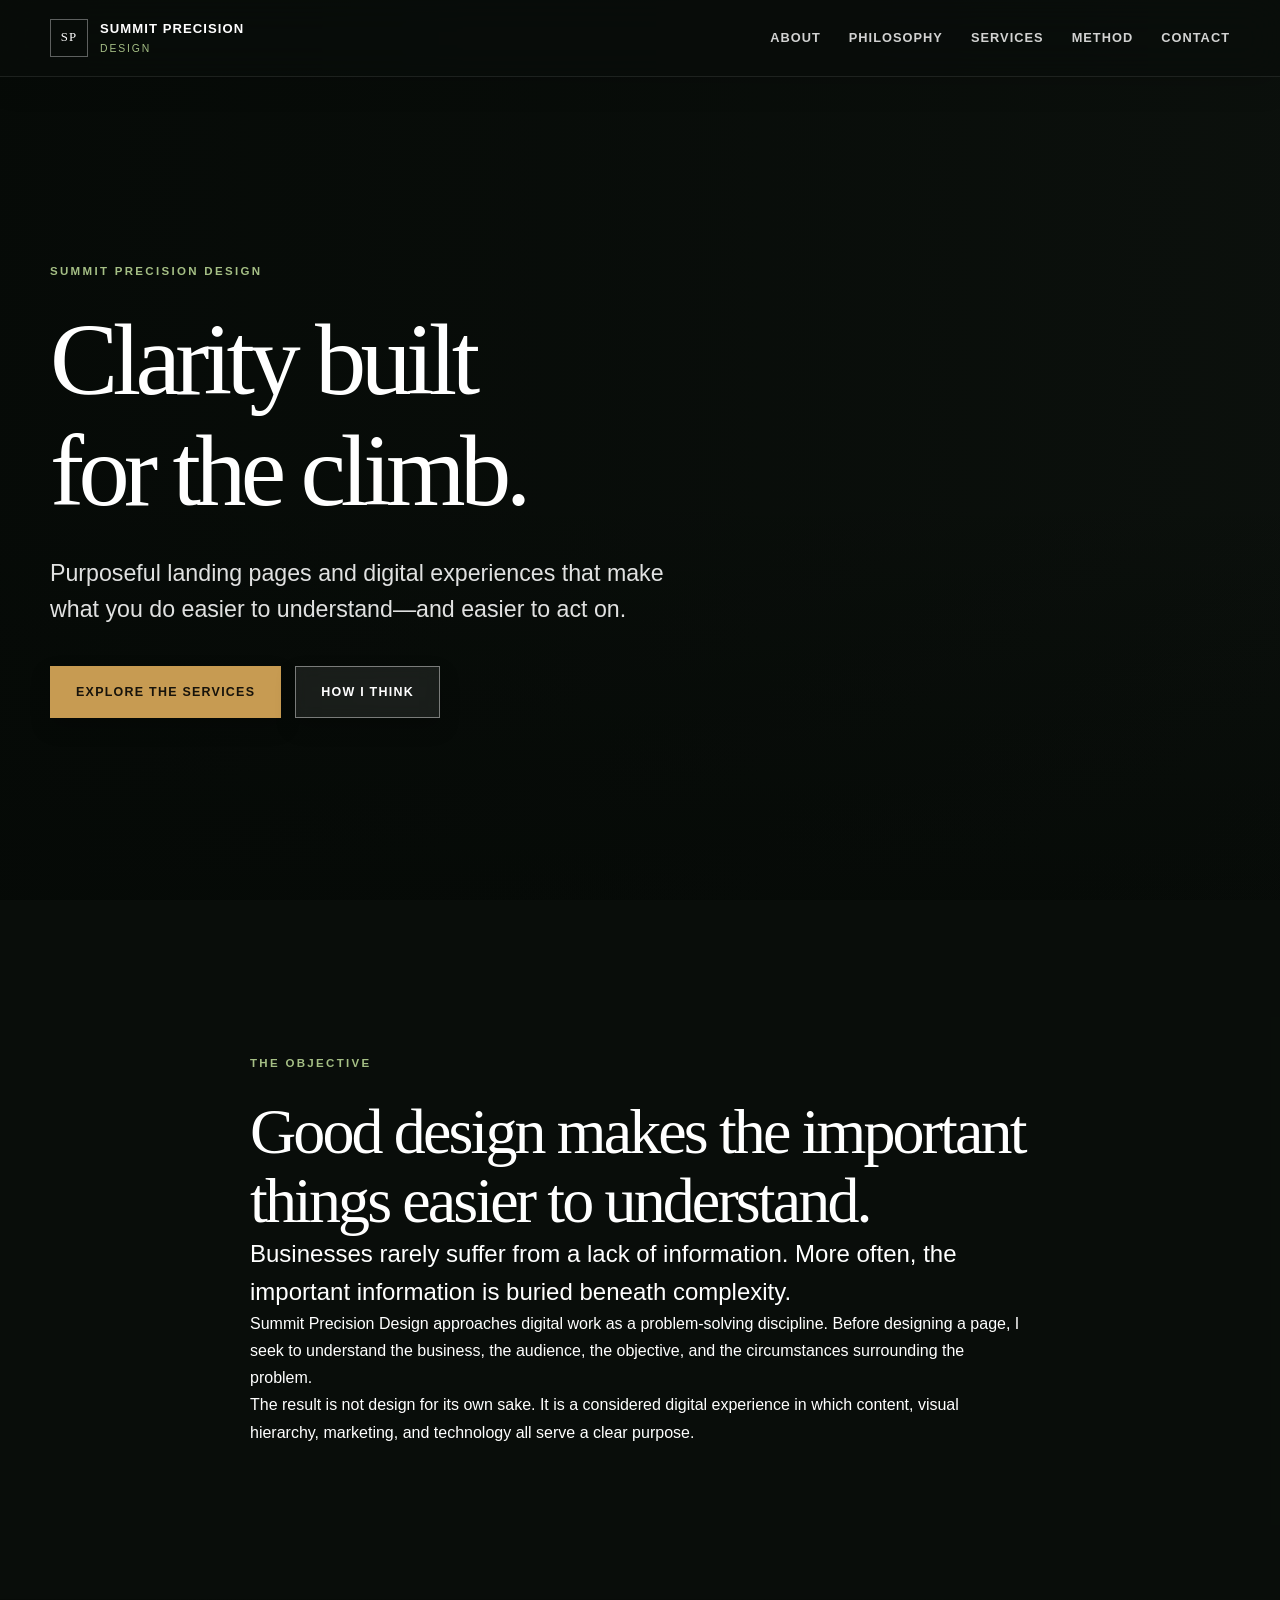
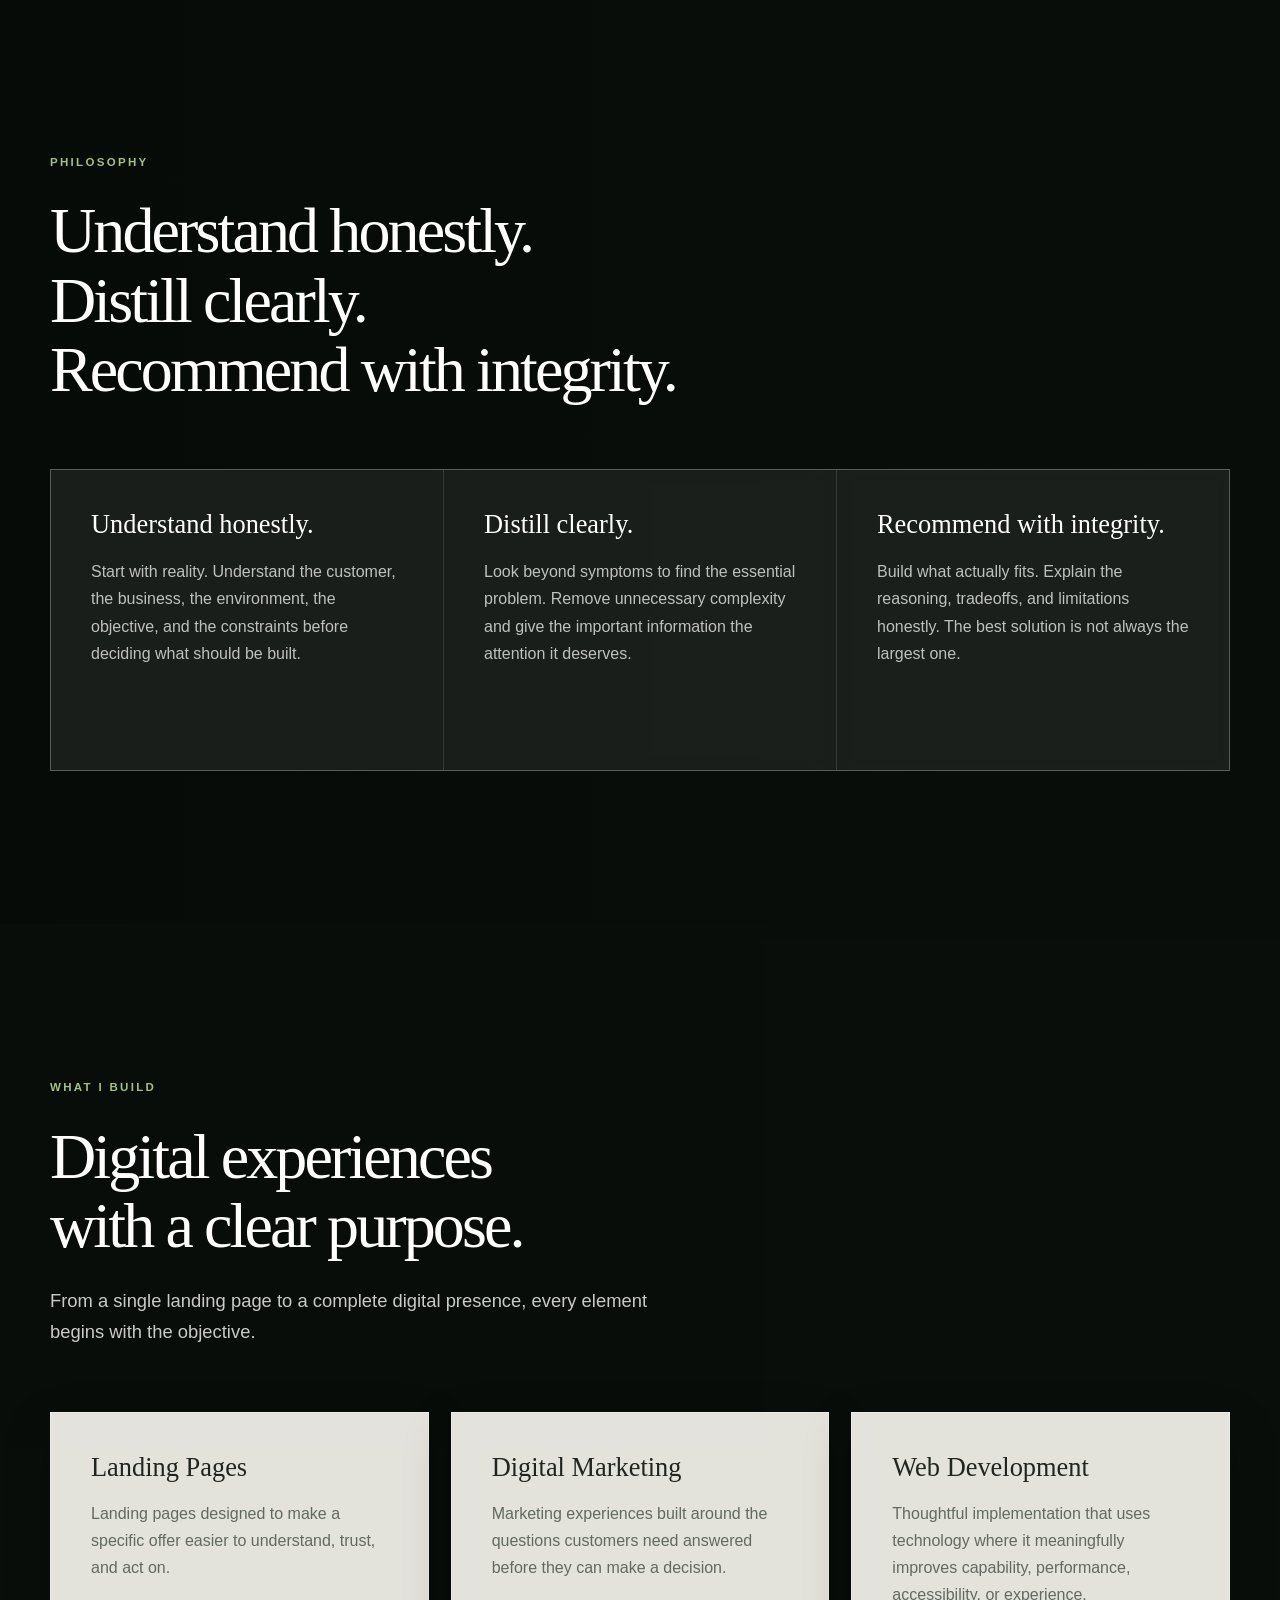
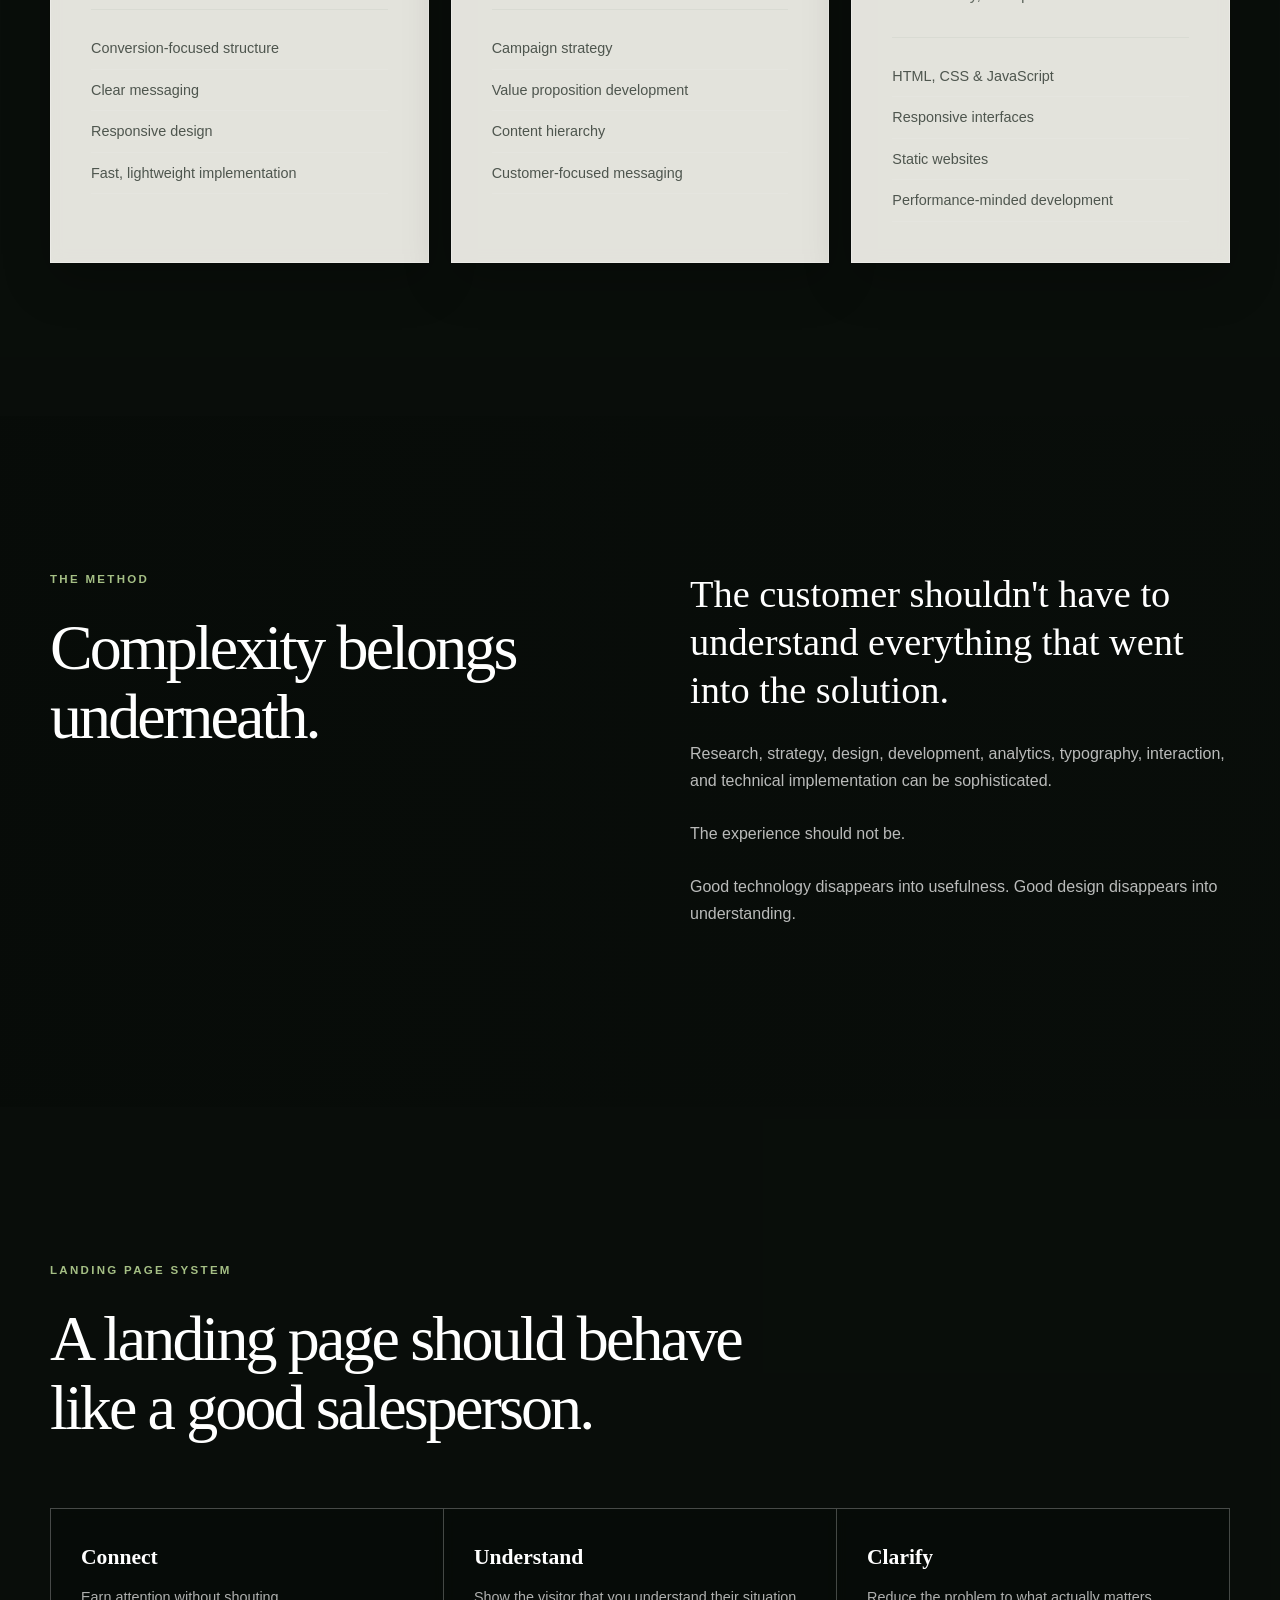
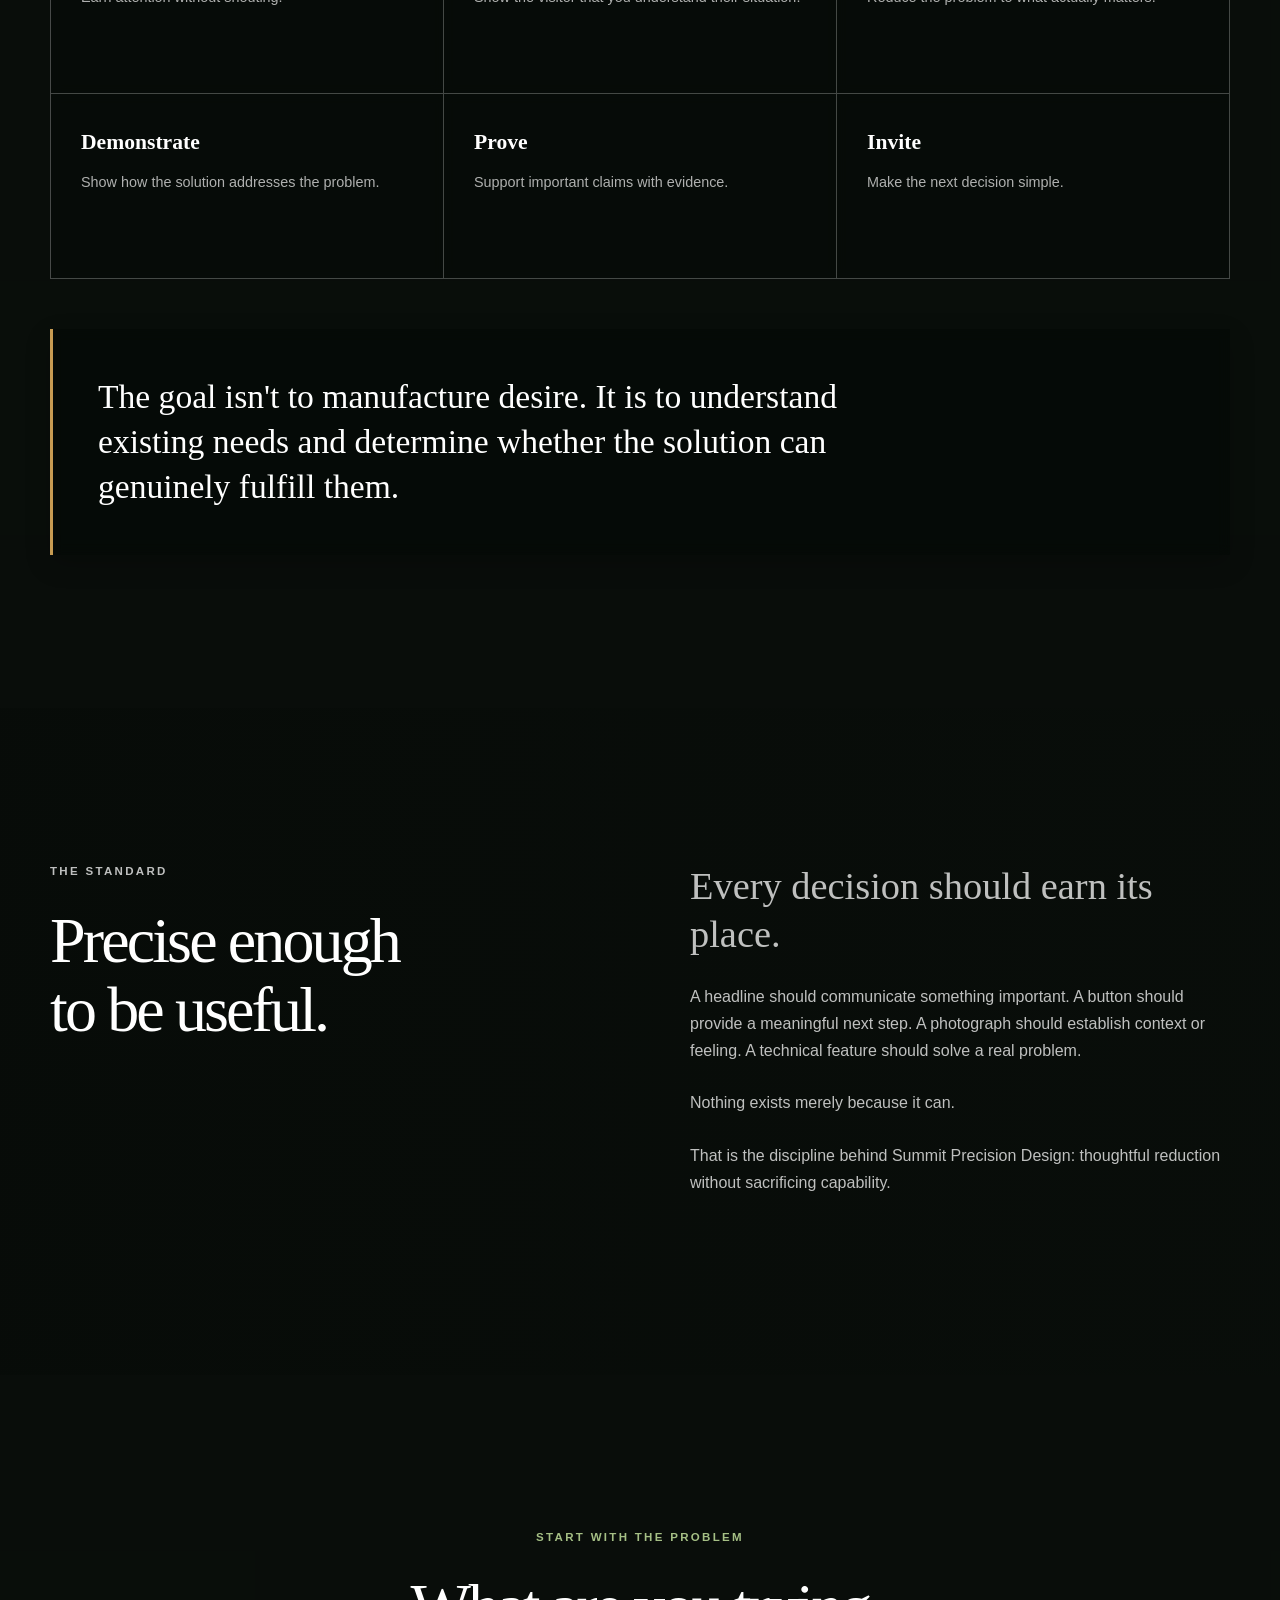
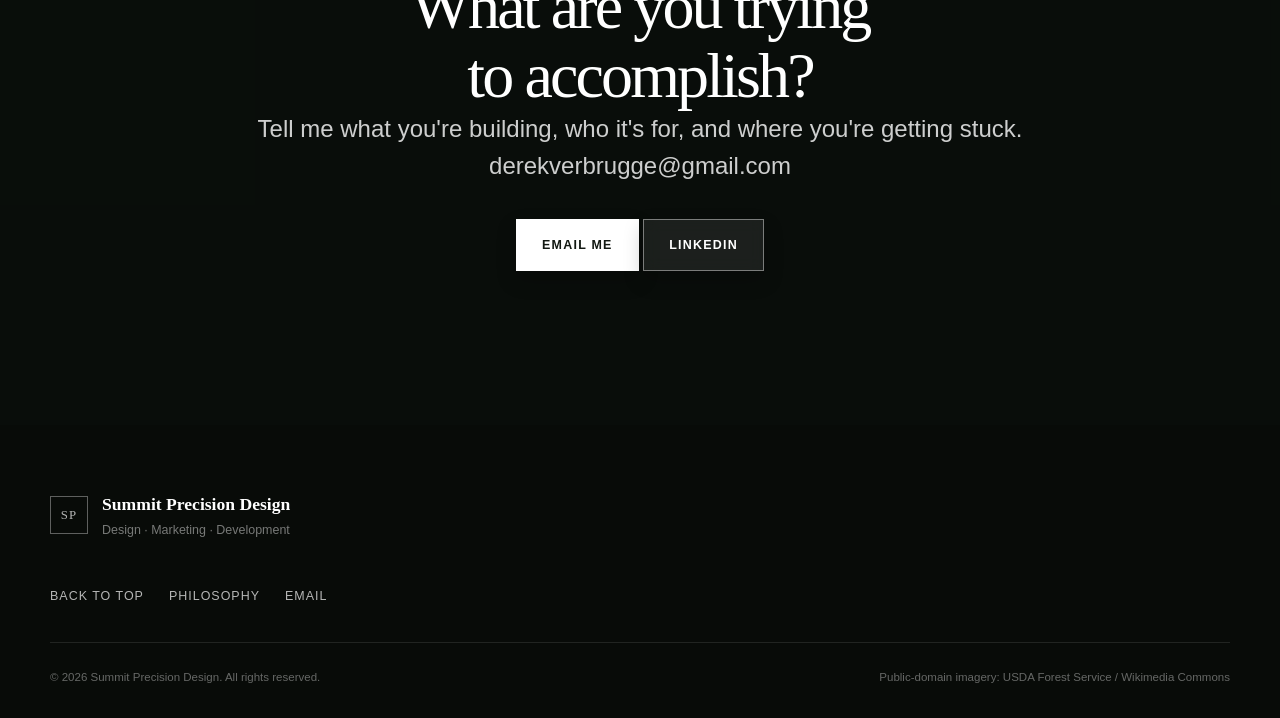
==== index.html @ a9c02aee "Update index.html" ====
<!DOCTYPE html>
<html lang="en">

<head>

  <meta charset="UTF-8">

  <meta
    name="viewport"
    content="width=device-width, initial-scale=1.0"
  >

  <meta
    name="description"
    content="Summit Precision Design creates clear, purposeful landing pages and digital experiences through thoughtful design, marketing, and technology."
  >

  <title>Summit Precision Design</title>

  <link rel="stylesheet" href="styles.css">

</head>


<body>

  <!-- HEADER -->
  <div id="site-header"></div>


  <main>

    <!-- =====================================================
         HERO
    ====================================================== -->

    <section
      id="home"
      class="hero"
    >

      <div class="hero-overlay"></div>

      <div class="hero-content">

        <p class="eyebrow">
          SUMMIT PRECISION DESIGN
        </p>

        <h1>
          Clarity built<br>
          for the climb.
        </h1>

        <p class="hero-copy">
          Purposeful landing pages and digital experiences
          that make what you do easier to understand—and easier to act on.
        </p>

        <div class="hero-actions">

          <a
            class="button button-primary"
            href="#services"
          >
            Explore the services
          </a>

          <a
            class="button button-secondary"
            href="#philosophy"
          >
            How I think
          </a>

        </div>

      </div>

    </section>


    <!-- =====================================================
         ABOUT
    ====================================================== -->

    <section
      id="about"
      class="section image-section image-about"
    >

      <div class="image-overlay"></div>

      <div class="container narrow section-content">

        <p class="eyebrow">
          THE OBJECTIVE
        </p>

        <h2>
          Good design makes the important
          things easier to understand.
        </h2>

        <p class="lead">
          Businesses rarely suffer from a lack of information.
          More often, the important information is buried beneath
          complexity.
        </p>

        <p>
          Summit Precision Design approaches digital work as a
          problem-solving discipline. Before designing a page,
          I seek to understand the business, the audience, the
          objective, and the circumstances surrounding the problem.
        </p>

        <p>
          The result is not design for its own sake. It is a
          considered digital experience in which content, visual
          hierarchy, marketing, and technology all serve a clear
          purpose.
        </p>

      </div>

    </section>


    <!-- =====================================================
         PHILOSOPHY
    ====================================================== -->

    <section
      id="philosophy"
      class="section image-section image-philosophy"
    >

      <div class="image-overlay dark"></div>

      <div class="container section-content">

        <div class="section-heading">

          <p class="eyebrow">
            PHILOSOPHY
          </p>

          <h2>
            Understand honestly.<br>
            Distill clearly.<br>
            Recommend with integrity.
          </h2>

        </div>


        <div class="principles">

          <article class="principle-card">

            <h3>
              Understand honestly.
            </h3>

            <p>
              Start with reality. Understand the customer,
              the business, the environment, the objective,
              and the constraints before deciding what should
              be built.
            </p>

          </article>


          <article class="principle-card">

            <h3>
              Distill clearly.
            </h3>

            <p>
              Look beyond symptoms to find the essential problem.
              Remove unnecessary complexity and give the important
              information the attention it deserves.
            </p>

          </article>


          <article class="principle-card">

            <h3>
              Recommend with integrity.
            </h3>

            <p>
              Build what actually fits. Explain the reasoning,
              tradeoffs, and limitations honestly. The best
              solution is not always the largest one.
            </p>

          </article>

        </div>

      </div>

    </section>


    <!-- =====================================================
         SERVICES
    ====================================================== -->

    <section
      id="services"
      class="section image-section image-services"
    >

      <div class="image-overlay"></div>

      <div class="container section-content">

        <div class="section-heading">

          <p class="eyebrow">
            WHAT I BUILD
          </p>

          <h2>
            Digital experiences<br>
            with a clear purpose.
          </h2>

          <p class="section-intro">
            From a single landing page to a complete digital
            presence, every element begins with the objective.
          </p>

        </div>


        <div class="service-grid">

          <article class="service-card">

            <h3>
              Landing Pages
            </h3>

            <p>
              Landing pages designed to make a specific offer easier
              to understand, trust, and act on.
            </p>

            <ul>
              <li>Conversion-focused structure</li>
              <li>Clear messaging</li>
              <li>Responsive design</li>
              <li>Fast, lightweight implementation</li>
            </ul>

          </article>


          <article class="service-card">

            <h3>
              Digital Marketing
            </h3>

            <p>
              Marketing experiences built around the questions customers
              need answered before they can make a decision.
            </p>

            <ul>
              <li>Campaign strategy</li>
              <li>Value proposition development</li>
              <li>Content hierarchy</li>
              <li>Customer-focused messaging</li>
            </ul>

          </article>


          <article class="service-card">

            <h3>
              Web Development
            </h3>

            <p>
              Thoughtful implementation that uses technology where it
              meaningfully improves capability, performance,
              accessibility, or experience.
            </p>

            <ul>
              <li>HTML, CSS &amp; JavaScript</li>
              <li>Responsive interfaces</li>
              <li>Static websites</li>
              <li>Performance-minded development</li>
            </ul>

          </article>

        </div>

      </div>

    </section>


    <!-- =====================================================
         METHOD
    ====================================================== -->

    <section
      id="method"
      class="section image-section image-method"
    >

      <div class="image-overlay dark"></div>

      <div class="container section-content">

        <div class="method-layout">

          <div>

            <p class="eyebrow">
              THE METHOD
            </p>

            <h2>
              Complexity belongs<br>
              underneath.
            </h2>

          </div>


          <div class="method-copy">

            <p class="large-copy">
              The customer shouldn't have to understand
              everything that went into the solution.
            </p>

            <p>
              Research, strategy, design, development,
              analytics, typography, interaction, and
              technical implementation can be sophisticated.
            </p>

            <p>
              The experience should not be.
            </p>

            <p>
              Good technology disappears into usefulness.
              Good design disappears into understanding.
            </p>

          </div>

        </div>

      </div>

    </section>


    <!-- =====================================================
         LANDING PAGE SYSTEM
    ====================================================== -->

    <section
      id="landing-pages"
      class="section image-section image-landing"
    >

      <div class="image-overlay"></div>

      <div class="container section-content">

        <div class="section-heading">

          <p class="eyebrow">
            LANDING PAGE SYSTEM
          </p>

          <h2>
            A landing page should behave<br>
            like a good salesperson.
          </h2>

        </div>


        <div class="journey">

          <div class="journey-step">

            <strong>
              Connect
            </strong>

            <p>
              Earn attention without shouting.
            </p>

          </div>


          <div class="journey-step">

            <strong>
              Understand
            </strong>

            <p>
              Show the visitor that you understand
              their situation.
            </p>

          </div>


          <div class="journey-step">

            <strong>
              Clarify
            </strong>

            <p>
              Reduce the problem to what actually matters.
            </p>

          </div>


          <div class="journey-step">

            <strong>
              Demonstrate
            </strong>

            <p>
              Show how the solution addresses the problem.
            </p>

          </div>


          <div class="journey-step">

            <strong>
              Prove
            </strong>

            <p>
              Support important claims with evidence.
            </p>

          </div>


          <div class="journey-step">

            <strong>
              Invite
            </strong>

            <p>
              Make the next decision simple.
            </p>

          </div>

        </div>


        <div class="callout">

          <p>
            The goal isn't to manufacture desire.
            It is to understand existing needs and determine
            whether the solution can genuinely fulfill them.
          </p>

        </div>

      </div>

    </section>


    <!-- =====================================================
         STANDARD
    ====================================================== -->

    <section
      id="approach"
      class="section image-section image-standard"
    >

      <div class="image-overlay dark"></div>

      <div class="container section-content two-column">

        <div>

          <p class="eyebrow">
            THE STANDARD
          </p>

          <h2>
            Precise enough<br>
            to be useful.
          </h2>

        </div>


        <div>

          <p class="large-copy">
            Every decision should earn its place.
          </p>

          <p>
            A headline should communicate something important.
            A button should provide a meaningful next step.
            A photograph should establish context or feeling.
            A technical feature should solve a real problem.
          </p>

          <p>
            Nothing exists merely because it can.
          </p>

          <p>
            That is the discipline behind Summit Precision Design:
            thoughtful reduction without sacrificing capability.
          </p>

        </div>

      </div>

    </section>


    <!-- =====================================================
         CONTACT
    ====================================================== -->

    <section
      id="contact"
      class="section image-section image-contact"
    >

      <div class="image-overlay"></div>

      <div class="container narrow center section-content">

        <p class="eyebrow">
          START WITH THE PROBLEM
        </p>

        <h2>
          What are you trying<br>
          to accomplish?
        </h2>

        <p class="lead">
          Tell me what you're building, who it's for,
          and where you're getting stuck.<br>

          <a
            class="contact-email"
            href="mailto:derekverbrugge@gmail.com"
          >
            derekverbrugge@gmail.com
          </a>
        </p>


        <div class="contact-actions">

          <a
            class="button button-light"
            href="mailto:derekverbrugge@gmail.com"
          >
            Email me
          </a>

          <a
            class="button button-secondary"
            href="https://linkedin.com/in/derekverbrugge"
            target="_blank"
            rel="noopener noreferrer"
          >
            LinkedIn
          </a>

        </div>

      </div>

    </section>

  </main>


  <!-- FOOTER -->
  <div id="site-footer"></div>


  <script src="script.js"></script>

</body>

</html>
---- styles.css ----
/* ==========================================================
   RESET
========================================================== */

* {
  box-sizing: border-box;
  margin: 0;
  padding: 0;
}

html {
  scroll-behavior: smooth;
  scroll-padding-top: 82px;
}

body {
  min-height: 100vh;

  background: #0d120e;

  color: #20251f;

  font-family:
    -apple-system,
    BlinkMacSystemFont,
    "Segoe UI",
    sans-serif;

  line-height: 1.7;
}

a {
  color: inherit;
  text-decoration: none;
}


/* ==========================================================
   VARIABLES
========================================================== */

:root {

  --forest: #0d120e;
  --forest-light: #1c261d;

  --green: #718b59;
  --green-light: #a5bf85;

  --cream: #f1eee5;
  --paper: #f6f5ef;

  --ink: #20251f;
  --muted: #626a61;

  --gold: #c79b52;

  --white: #ffffff;

  --max-width: 1180px;
  --narrow-width: 780px;

  --shadow:
    0 18px 45px rgba(0, 0, 0, 0.22);

  --shadow-small:
    0 9px 24px rgba(0, 0, 0, 0.2);
}


/* ==========================================================
   TYPOGRAPHY
========================================================== */

h1,
h2,
h3 {

  font-family:
    Georgia,
    "Times New Roman",
    serif;

  font-weight: 400;

  line-height: 1.08;
}

h1 {

  font-size:
    clamp(3.4rem, 8vw, 7.4rem);

  letter-spacing:
    -0.055em;
}

h2 {

  font-size:
    clamp(2.5rem, 5vw, 5rem);

  letter-spacing:
    -0.045em;
}

h3 {
  font-size: 1.65rem;
}

.lead {

  font-size:
    clamp(1.2rem, 2vw, 1.5rem);

  line-height: 1.55;
}

.large-copy {

  font-family:
    Georgia,
    "Times New Roman",
    serif;

  font-size:
    clamp(1.7rem, 3vw, 2.6rem);

  line-height: 1.25;
}


/* ==========================================================
   HEADER
========================================================== */

.site-header {

  position: fixed;

  z-index: 1000;

  top: 0;
  left: 0;

  width: 100%;

  background:
    rgba(9, 13, 10, 0.72);

  backdrop-filter:
    blur(18px);

  -webkit-backdrop-filter:
    blur(18px);

  border-bottom:
    1px solid rgba(255,255,255,0.09);

  box-shadow:
    0 8px 30px rgba(0,0,0,0.14);
}

.nav-container {

  width:
    min(
      calc(100% - 40px),
      var(--max-width)
    );

  min-height: 76px;

  margin: 0 auto;

  display: flex;

  align-items: center;

  justify-content: space-between;
}


/* BRAND */

.brand {

  display: flex;

  align-items: center;

  gap: 12px;

  color: white;

  transition:
    transform 180ms ease,
    opacity 180ms ease;
}

.brand:hover {

  transform:
    translateY(-1px);

  opacity: 0.9;
}

.brand-mark {

  width: 38px;
  height: 38px;

  display: grid;

  place-items: center;

  border:
    1px solid rgba(255,255,255,0.35);

  font-family:
    Georgia,
    serif;

  font-size: 0.8rem;

  letter-spacing: 0.08em;
}

.brand-name {

  display: flex;

  flex-direction: column;

  font-size: 0.82rem;

  font-weight: 700;

  letter-spacing: 0.08em;

  text-transform: uppercase;
}

.brand-name small {

  color:
    var(--green-light);

  font-size: 0.65rem;

  font-weight: 500;

  letter-spacing: 0.18em;
}


/* NAV */

.primary-navigation {

  display: flex;

  align-items: center;

  gap: 28px;
}

.primary-navigation a {

  position: relative;

  color:
    rgba(255,255,255,0.82);

  font-size: 0.8rem;

  font-weight: 600;

  letter-spacing: 0.08em;

  text-transform: uppercase;

  transition:
    color 180ms ease,
    transform 180ms ease;
}

.primary-navigation a:hover {

  color: white;

  transform:
    translateY(-1px);
}

.primary-navigation a::after {

  content: "";

  position: absolute;

  left: 0;
  bottom: -7px;

  width: 100%;
  height: 1px;

  background:
    var(--green-light);

  transform:
    scaleX(0);

  transform-origin: right;

  transition:
    transform 220ms ease;
}

.primary-navigation a:hover::after {

  transform:
    scaleX(1);

  transform-origin: left;
}


/* MOBILE BUTTON */

.menu-toggle {

  display: none;

  width: 46px;
  height: 46px;

  border:
    1px solid rgba(255,255,255,0.22);

  background:
    rgba(255,255,255,0.04);

  cursor: pointer;

  box-shadow:
    var(--shadow-small);
}

.menu-toggle span {

  display: block;

  width: 20px;
  height: 2px;

  margin: 4px auto;

  background: white;

  transition:
    transform 200ms ease,
    opacity 200ms ease;
}


/* ==========================================================
   HERO
========================================================== */

.hero {

  position: relative;

  min-height: 100svh;

  display: flex;

  align-items: center;

  overflow: hidden;

  background-image:
    url(
      "https://commons.wikimedia.org/wiki/Special:FilePath/WhiteHorseLedge-WhiteMountain-May2021-012%20(51250573997).jpg"
    );

  background-size: cover;

  background-position:
    center center;
}

.hero-overlay {

  position: absolute;

  inset: 0;

  background:
    linear-gradient(
      90deg,
      rgba(5,9,6,0.86) 0%,
      rgba(5,9,6,0.63) 42%,
      rgba(5,9,6,0.20) 100%
    ),

    linear-gradient(
      0deg,
      rgba(5,9,6,0.72) 0%,
      transparent 45%
    );
}

.hero-content {

  position: relative;

  z-index: 2;

  width:
    min(
      calc(100% - 40px),
      var(--max-width)
    );

  margin: 0 auto;

  padding-top: 80px;
}

.hero h1 {

  max-width: 850px;

  color: white;

  margin-bottom: 30px;
}

.hero-copy {

  max-width: 620px;

  color:
    rgba(255,255,255,0.88);

  font-size:
    clamp(1.15rem, 2vw, 1.45rem);

  line-height: 1.55;

  margin-bottom: 38px;
}


/* ==========================================================
   BUTTONS
========================================================== */

.hero-actions {

  display: flex;

  flex-wrap: wrap;

  gap: 14px;
}

.button {

  display: inline-flex;

  align-items: center;

  justify-content: center;

  min-height: 52px;

  padding:
    0 25px;

  border:
    1px solid transparent;

  font-size: 0.78rem;

  font-weight: 700;

  letter-spacing: 0.1em;

  text-transform: uppercase;

  cursor: pointer;

  box-shadow:
    0 9px 20px rgba(0,0,0,0.22);

  transition:
    transform 180ms ease,
    box-shadow 180ms ease,
    background 180ms ease;
}

.button:hover {

  transform:
    translateY(-3px);

  box-shadow:
    0 15px 30px rgba(0,0,0,0.30);
}

.button:active {

  transform:
    translateY(0);

  box-shadow:
    0 5px 12px rgba(0,0,0,0.18);
}

.button-primary {

  background:
    var(--gold);

  color:
    #17130b;
}

.button-primary:hover {
  background: #d5ac68;
}

.button-secondary {

  border-color:
    rgba(255,255,255,0.42);

  background:
    rgba(255,255,255,0.08);

  color: white;

  backdrop-filter:
    blur(8px);
}

.button-secondary:hover {
  background:
    rgba(255,255,255,0.16);
}

.button-light {

  background:
    white;

  color:
    #121812;
}

.button-light:hover {
  background:
    #e7eadf;
}


/* ==========================================================
   GENERAL SECTIONS
========================================================== */

.section {

  position: relative;

  padding:
    clamp(100px, 12vw, 170px)
    0;
}

.container {

  width:
    min(
      calc(100% - 40px),
      var(--max-width)
    );

  margin: 0 auto;
}

.narrow {
  max-width:
    var(--narrow-width);
}


/* ==========================================================
   IMAGE SECTIONS
========================================================== */

.image-section {

  position: relative;

  color: white;

  background-size: cover;

  background-position: center;

  background-attachment: fixed;

  overflow: hidden;
}


/*
   IMPORTANT:
   Each image is intentionally different so the page feels
   like a journey through New Hampshire rather than one
   photograph repeated everywhere.
*/

.image-about {

  background-image:
    url(
      "https://commons.wikimedia.org/wiki/Special:FilePath/20221002-FS-WMNF-KC-001%20Crawford%20Notch%20Rte%20302%20Kristen%20Coates.jpg"
    );

  background-position:
    center center;
}


.image-philosophy {

  background-image:
    url(
      "https://commons.wikimedia.org/wiki/Special:FilePath/20181010-FS-White_Mountain-KG-001%20(44317952725).jpg"
    );
}


.image-services {

  background-image:
    url(
      "https://commons.wikimedia.org/wiki/Special:FilePath/20221010_FS-WMNF-NK-004_CL_Graham_Wangan_Overlook_USDA_Forest_Service_photo_by_Nicolette_Keown%20(52420746048).jpg"
    );
}


.image-method {

  background-image:
    url(
      "https://commons.wikimedia.org/wiki/Special:FilePath/White%20mountain%20landscape.jpg"
    );
}


.image-landing {

  background-image:
    url(
      "https://commons.wikimedia.org/wiki/Special:FilePath/20181010-FS-White%20Mountain-KG-002%20(45451044482).jpg"
    );
}


.image-standard {

  background-image:
    url(
      "https://commons.wikimedia.org/wiki/Special:FilePath/Fall%20Colors%202019%20(20191001-FS-WhiteMountain-001).jpg"
    );
}


.image-contact {

  background-image:
    url(
      "https://commons.wikimedia.org/wiki/Special:FilePath/20191004-FS-HMNF-CRS-256%20-%20Indian%20Lake.jpg"
    );
}


/* OVERLAYS */

.image-overlay {

  position: absolute;

  inset: 0;

  background:
    rgba(7,11,8,0.63);

  pointer-events: none;
}

.image-overlay.dark {

  background:
    linear-gradient(
      90deg,
      rgba(6,10,7,0.84),
      rgba(6,10,7,0.60)
    );
}


/* CONTENT ABOVE IMAGES */

.section-content {

  position: relative;

  z-index: 2;
}


/* ==========================================================
   EYEBROW
========================================================== */

.eyebrow {

  margin-bottom: 24px;

  color:
    var(--green-light);

  font-size: 0.72rem;

  font-weight: 700;

  letter-spacing: 0.2em;

  text-transform: uppercase;
}


/* ==========================================================
   SECTION HEADINGS
========================================================== */

.section-heading {

  max-width: 850px;

  margin-bottom: 65px;
}

.section-heading h2 {
  margin-bottom: 25px;
}

.section-intro {

  max-width: 650px;

  color:
    rgba(255,255,255,0.78);

  font-size:
    1.15rem;
}


/* ==========================================================
   PRINCIPLES
========================================================== */

.principles {

  display: grid;

  grid-template-columns:
    repeat(3, 1fr);

  gap: 1px;

  background:
    rgba(255,255,255,0.18);

  border:
    1px solid rgba(255,255,255,0.18);
}

.principle-card {

  min-height: 300px;

  padding: 40px;

  background:
    rgba(8,13,9,0.58);

  backdrop-filter:
    blur(5px);

  transition:
    transform 220ms ease,
    background 220ms ease;
}

.principle-card:hover {

  transform:
    translateY(-5px);

  background:
    rgba(8,13,9,0.75);
}

.principle-card h3 {

  margin-bottom: 20px;

  color: white;
}

.principle-card p {

  color:
    rgba(255,255,255,0.72);
}


/* ==========================================================
   SERVICES
========================================================== */

.service-grid {

  display: grid;

  grid-template-columns:
    repeat(3, 1fr);

  gap: 22px;
}

.service-card {

  padding: 40px;

  background:
    rgba(245,244,237,0.93);

  color:
    var(--ink);

  border:
    1px solid rgba(255,255,255,0.3);

  box-shadow:
    var(--shadow);

  backdrop-filter:
    blur(8px);

  transition:
    transform 220ms ease,
    box-shadow 220ms ease;
}

.service-card:hover {

  transform:
    translateY(-6px);

  box-shadow:
    0 25px 55px rgba(0,0,0,0.28);
}

.service-card h3 {

  margin-bottom: 18px;
}

.service-card p {

  color:
    var(--muted);

  margin-bottom: 28px;
}

.service-card ul {

  list-style: none;

  border-top:
    1px solid #d9dbd3;

  padding-top: 18px;
}

.service-card li {

  padding:
    8px 0;

  color:
    #4e564e;

  font-size:
    0.9rem;

  border-bottom:
    1px solid #e5e5df;
}


/* ==========================================================
   METHOD
========================================================== */

.method-layout {

  display: grid;

  grid-template-columns:
    1fr 1fr;

  gap: 100px;
}

.method-copy p {

  margin-bottom: 26px;

  color:
    rgba(255,255,255,0.72);
}

.method-copy .large-copy {

  color:
    white;
}


/* ==========================================================
   JOURNEY
========================================================== */

.journey {

  display: grid;

  grid-template-columns:
    repeat(3, 1fr);

  border-top:
    1px solid rgba(255,255,255,0.25);

  border-left:
    1px solid rgba(255,255,255,0.25);
}

.journey-step {

  min-height: 185px;

  padding: 30px;

  background:
    rgba(7,11,8,0.57);

  backdrop-filter:
    blur(6px);

  border-right:
    1px solid rgba(255,255,255,0.25);

  border-bottom:
    1px solid rgba(255,255,255,0.25);

  transition:
    background 180ms ease;
}

.journey-step:hover {

  background:
    rgba(7,11,8,0.76);
}

.journey-step strong {

  display: block;

  margin-bottom: 10px;

  color: white;

  font-family:
    Georgia,
    serif;

  font-size:
    1.35rem;
}

.journey-step p {

  color:
    rgba(255,255,255,0.68);

  font-size:
    0.9rem;
}


/* ==========================================================
   CALLOUT
========================================================== */

.callout {

  margin-top: 50px;

  padding: 45px;

  background:
    rgba(5,9,6,0.68);

  border-left:
    3px solid var(--gold);

  backdrop-filter:
    blur(7px);

  box-shadow:
    var(--shadow-small);
}

.callout p {

  max-width: 850px;

  font-family:
    Georgia,
    serif;

  font-size:
    clamp(1.35rem, 3vw, 2.1rem);

  line-height: 1.35;
}


/* ==========================================================
   TWO COLUMN
========================================================== */

.two-column {

  display: grid;

  grid-template-columns:
    1fr 1fr;

  gap: 100px;
}

.two-column p {

  margin-bottom: 25px;

  color:
    rgba(255,255,255,0.74);
}


/* ==========================================================
   CONTACT
========================================================== */

.image-contact {

  min-height:
    650px;

  display:
    flex;

  align-items:
    center;

  text-align:
    center;
}

.image-contact .lead {

  margin:
    0 auto 35px;

  color:
    rgba(255,255,255,0.8);
}


/* ==========================================================
   FOOTER
========================================================== */

.site-footer {

  background:
    #080b08;

  color:
    rgba(255,255,255,0.7);

  padding:
    65px 0 30px;
}

.footer-container {

  width:
    min(
      calc(100% - 40px),
      var(--max-width)
    );

  margin: 0 auto;
}

.footer-brand {

  display: flex;

  align-items: center;

  gap: 14px;

  margin-bottom: 45px;
}

.footer-brand strong {

  display: block;

  color: white;

  font-family:
    Georgia,
    serif;

  font-size:
    1.1rem;
}

.footer-brand p {

  color:
    rgba(255,255,255,0.45);

  font-size:
    0.78rem;
}

.footer-links {

  display: flex;

  flex-wrap: wrap;

  gap: 25px;

  padding-bottom: 35px;

  border-bottom:
    1px solid rgba(255,255,255,0.1);
}

.footer-links a {

  font-size:
    0.78rem;

  letter-spacing:
    0.08em;

  text-transform:
    uppercase;

  transition:
    color 180ms ease;
}

.footer-links a:hover {
  color: white;
}

.footer-bottom {

  display: flex;

  justify-content: space-between;

  gap: 30px;

  padding-top: 25px;

  font-size:
    0.72rem;

  color:
    rgba(255,255,255,0.38);
}

.image-source {
  text-align: right;
}


/* ==========================================================
   MOBILE
========================================================== */

@media (max-width: 900px) {

  .principles,
  .service-grid,
  .journey {

    grid-template-columns:
      repeat(2, 1fr);
  }

  .method-layout,
  .two-column {

    grid-template-columns:
      1fr;

    gap: 45px;
  }

  /*
     Fixed background images can perform poorly on mobile.
     Scroll instead.
  */

  .image-section {
    background-attachment:
      scroll;
  }

}


@media (max-width: 700px) {

  .nav-container {
    min-height: 68px;
  }

  .menu-toggle {
    display: block;
  }


  .primary-navigation {

    position: absolute;

    top: 68px;
    left: 0;

    width: 100%;

    display: flex;

    flex-direction: column;

    align-items: stretch;

    gap: 0;

    padding:
      10px 20px 20px;

    background:
      rgba(8,11,8,0.97);

    backdrop-filter:
      blur(18px);

    border-bottom:
      1px solid rgba(255,255,255,0.1);

    opacity: 0;

    pointer-events: none;

    transform:
      translateY(-10px);

    transition:
      opacity 180ms ease,
      transform 180ms ease;
  }

  .primary-navigation.open {

    opacity: 1;

    pointer-events: auto;

    transform:
      translateY(0);
  }

  .primary-navigation a {

    padding:
      15px 0;

    border-bottom:
      1px solid rgba(255,255,255,0.08);
  }

  .primary-navigation a::after {
    display: none;
  }


  .menu-toggle.active span:nth-child(1) {

    transform:
      translateY(6px)
      rotate(45deg);
  }

  .menu-toggle.active span:nth-child(2) {
    opacity: 0;
  }

  .menu-toggle.active span:nth-child(3) {

    transform:
      translateY(-6px)
      rotate(-45deg);
  }


  .principles,
  .service-grid,
  .journey {

    grid-template-columns:
      1fr;
  }


  .principle-card,
  .service-card {

    min-height:
      auto;

    padding:
      30px;
  }


  .hero-content {

    padding-top:
      80px;
  }


  .hero-actions {

    flex-direction:
      column;

    align-items:
      stretch;

    max-width:
      330px;
  }


  .button {
    width: 100%;
  }


  .callout {
    padding: 30px;
  }


  .footer-bottom {

    flex-direction:
      column;

    gap: 12px;
  }

  .image-source {
    text-align: left;
  }

}


/* ==========================================================
   REDUCED MOTION
========================================================== */

@media (prefers-reduced-motion: reduce) {

  html {
    scroll-behavior: auto;
  }

  *,
  *::before,
  *::after {

    transition-duration:
      0.01ms !important;
  }
}
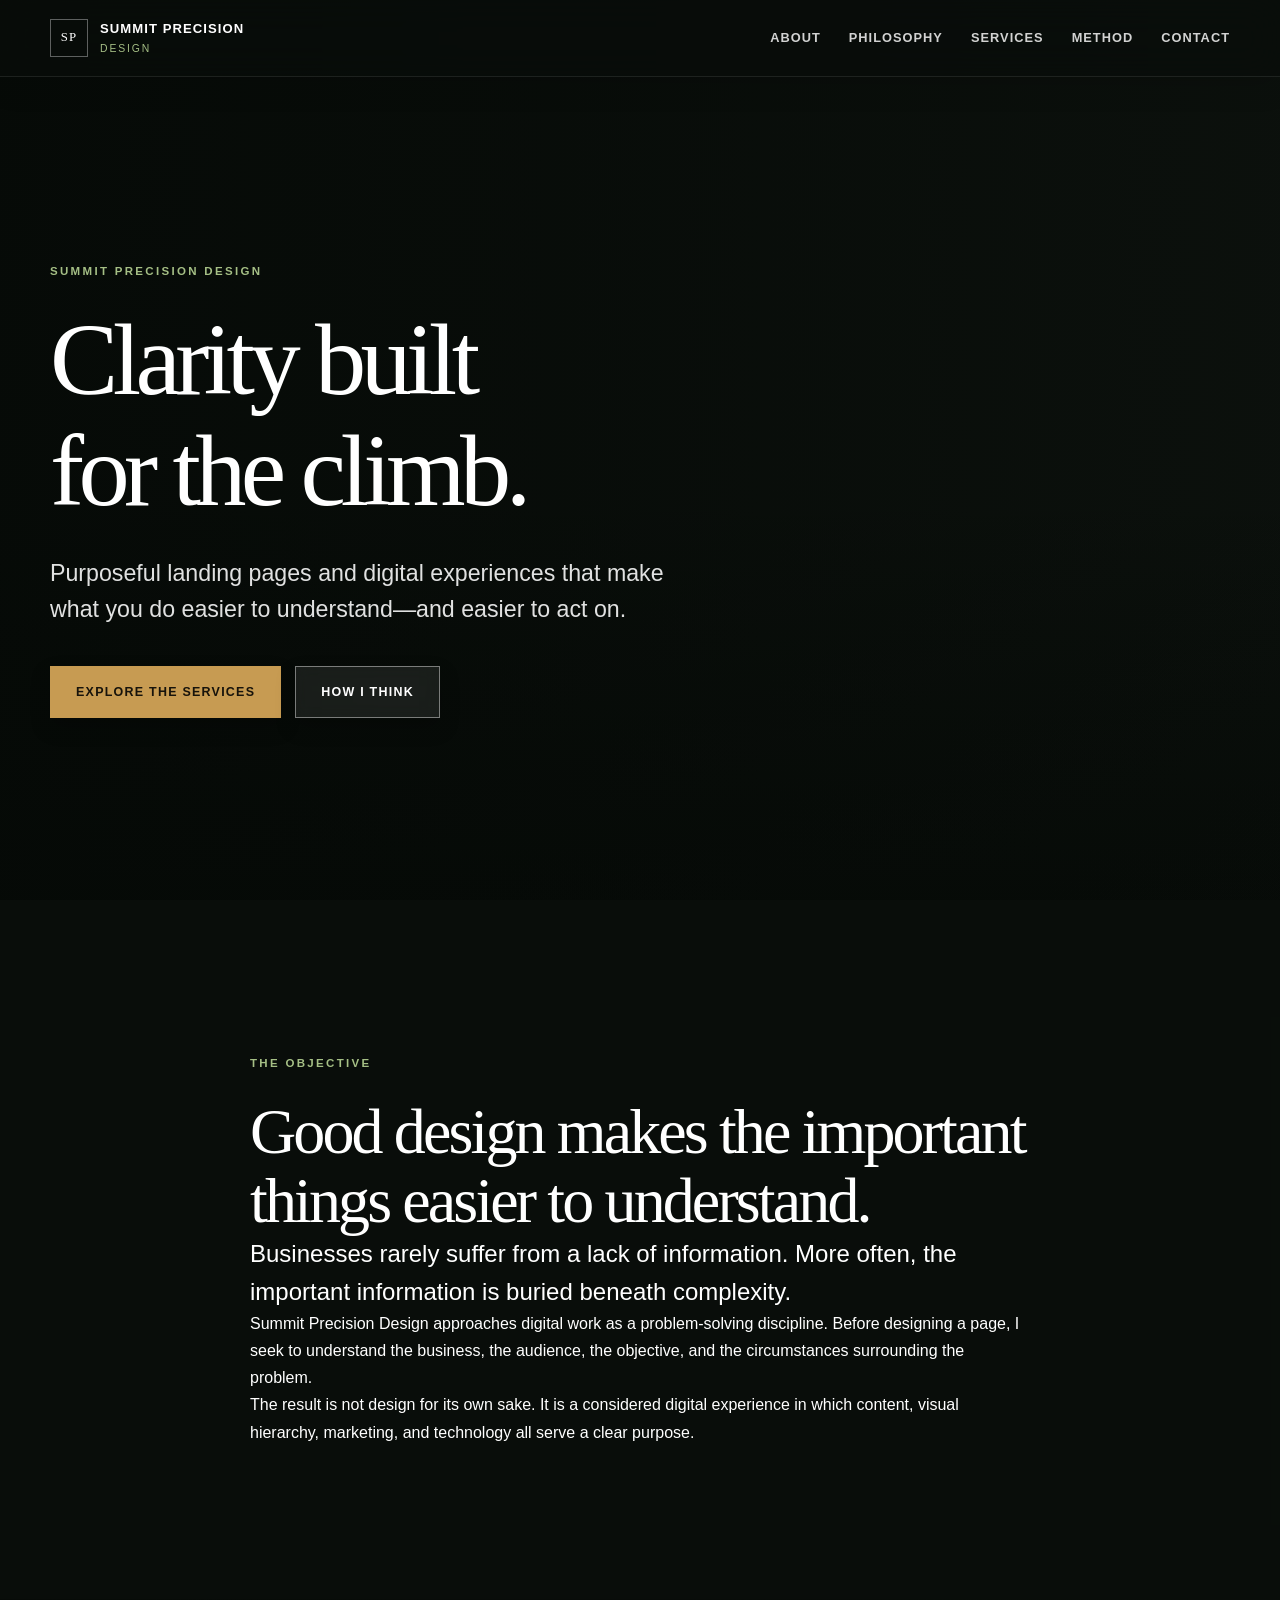
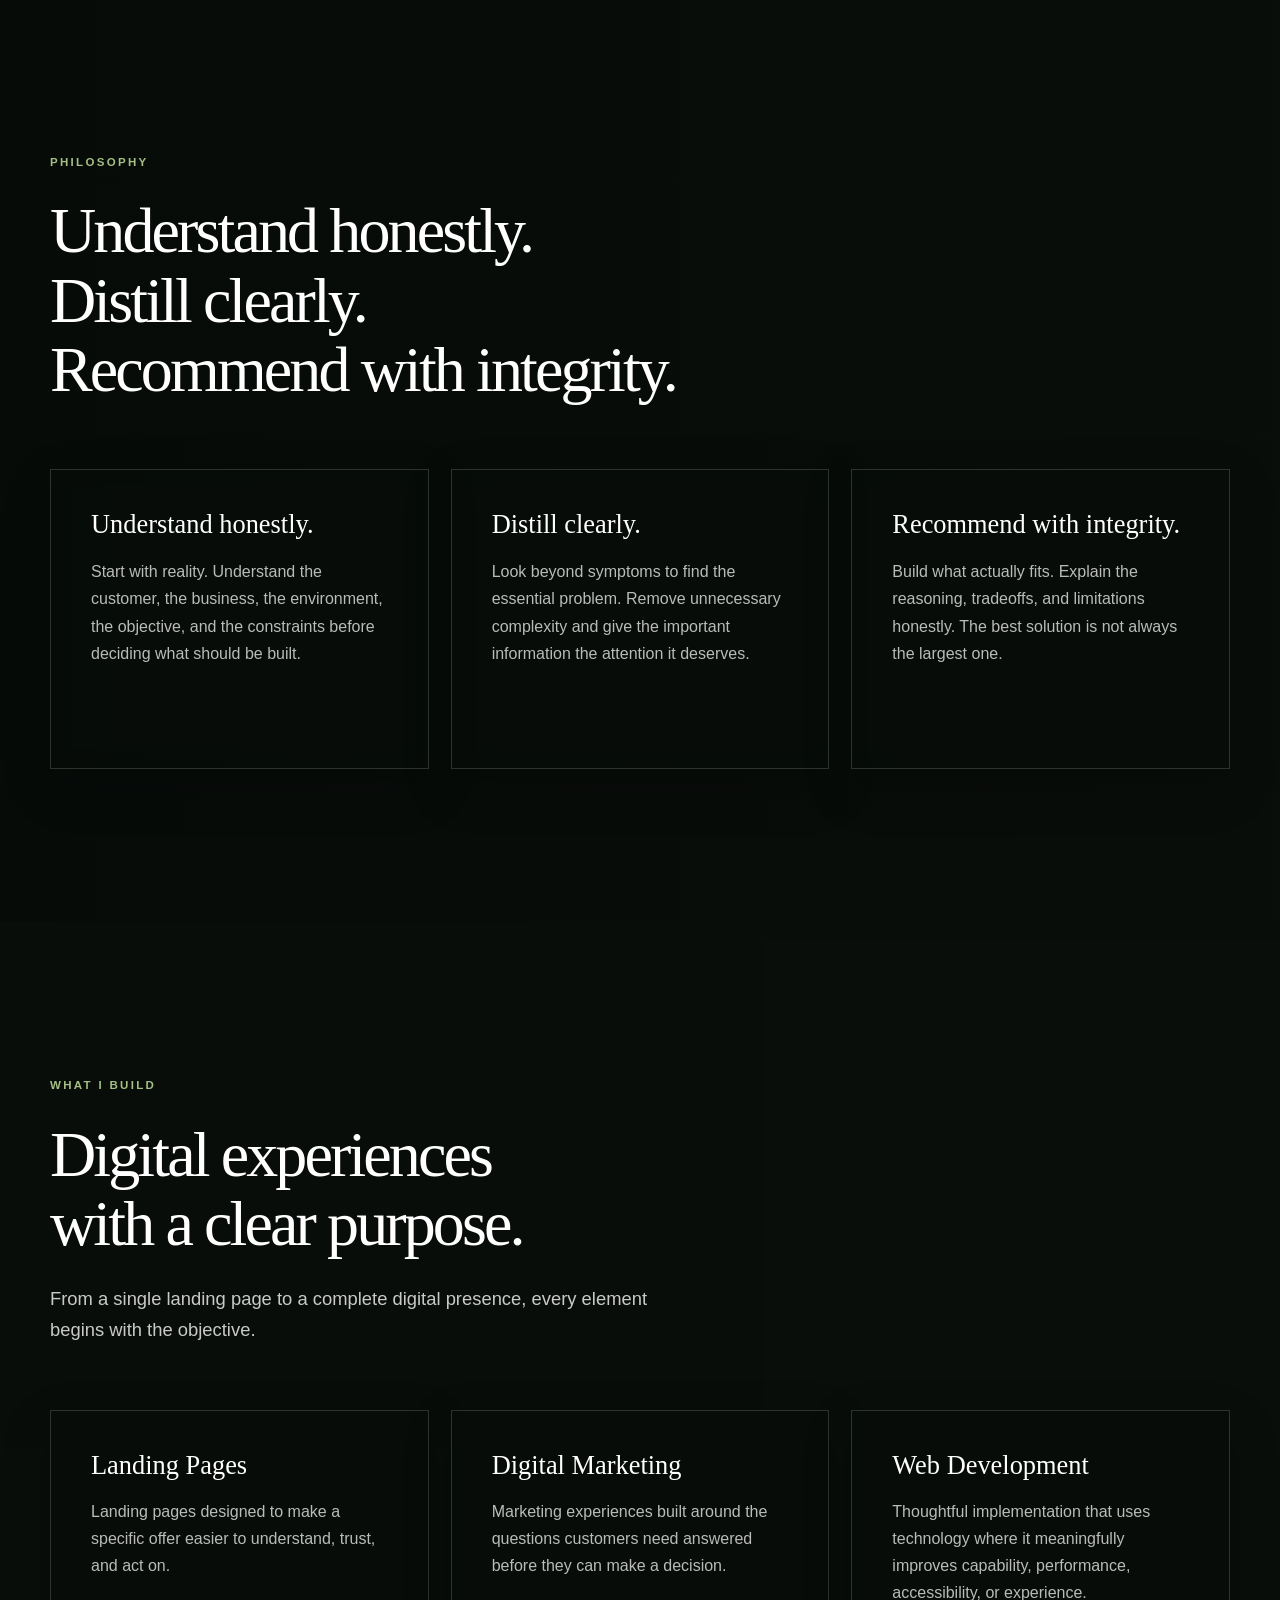
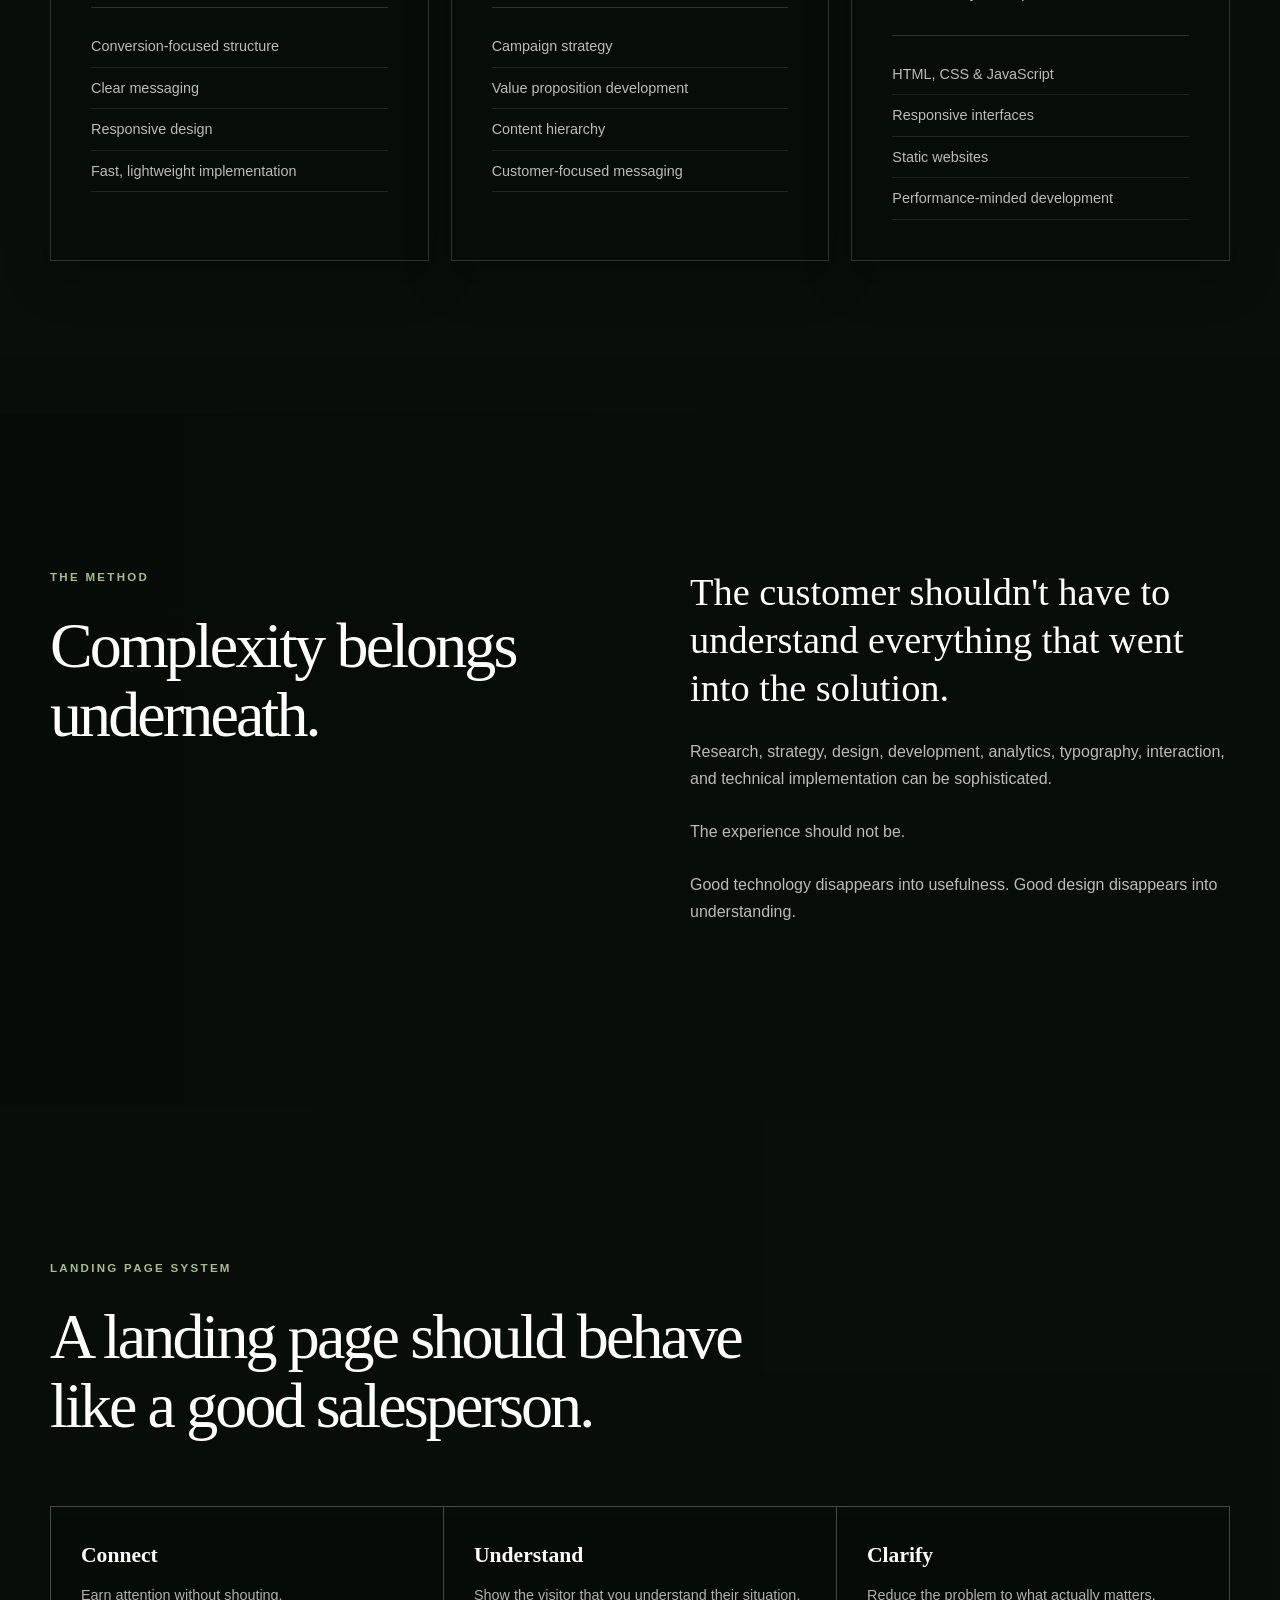
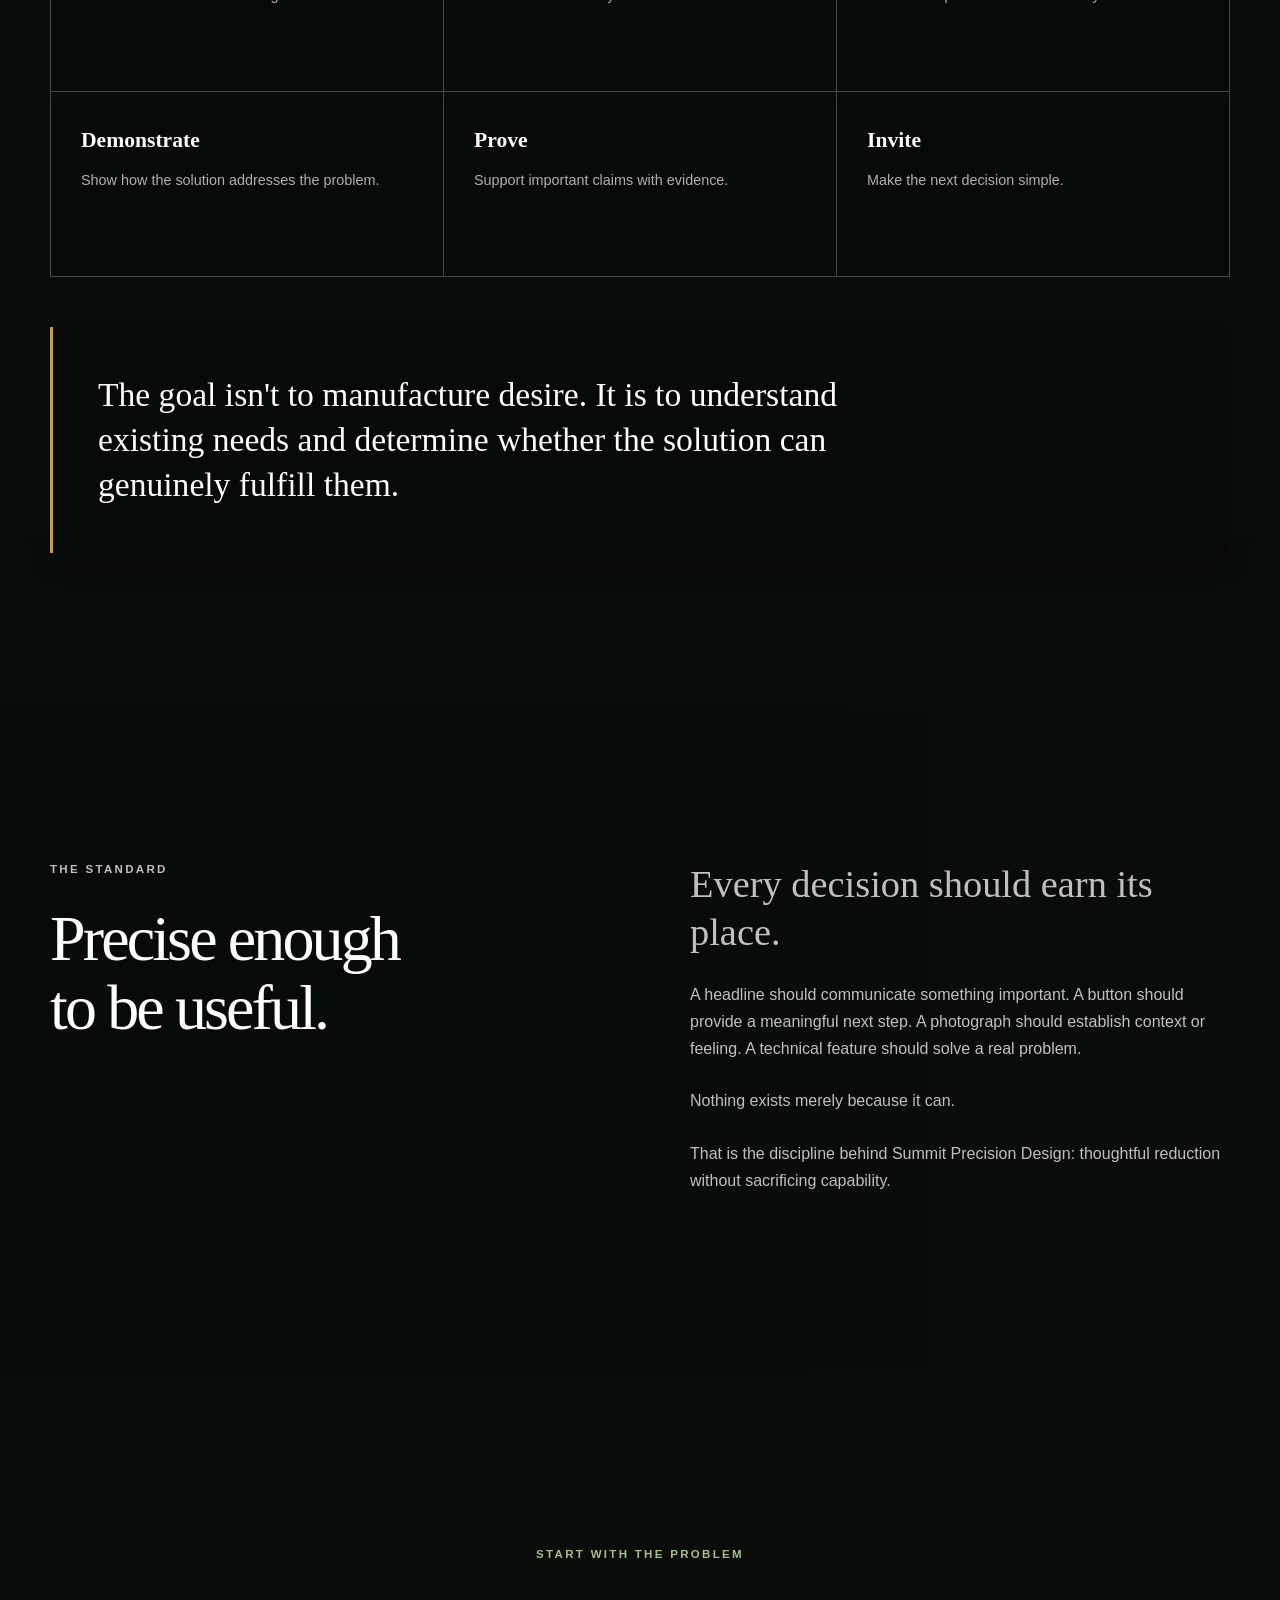
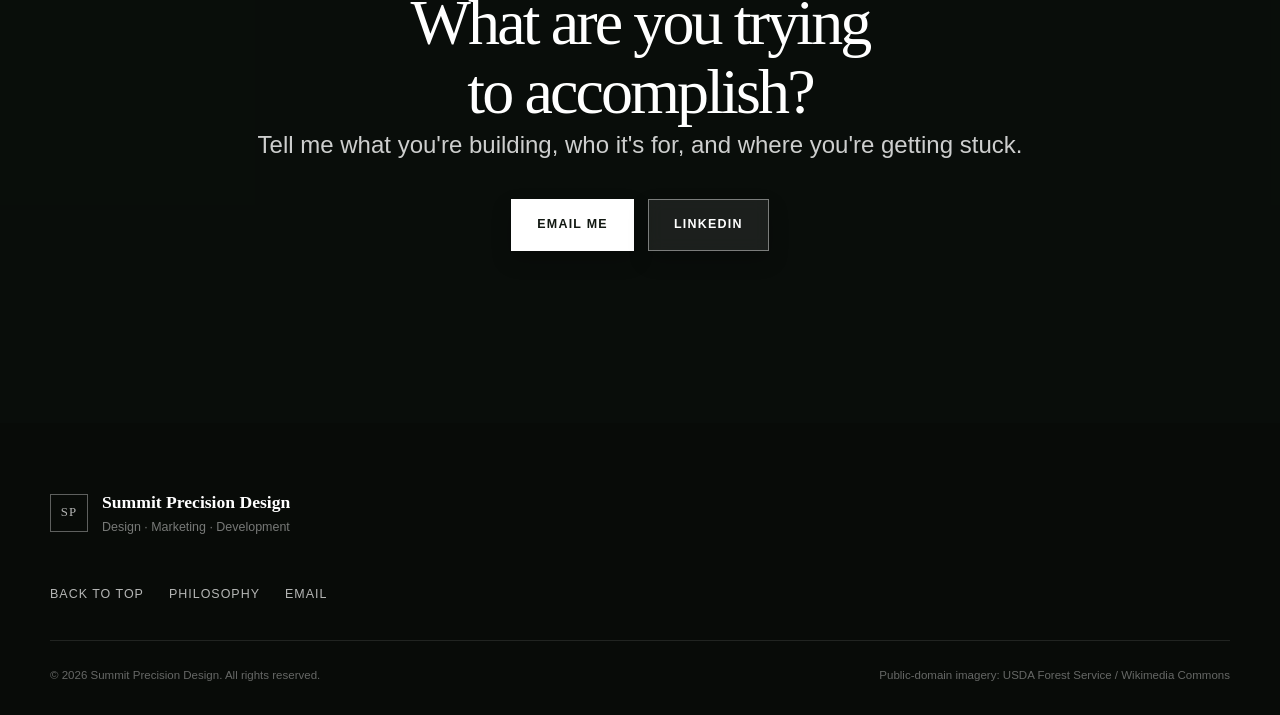
==== commit c4d8ffa7: "Update index.html" ====
--- a/index.html
+++ b/index.html
@@ -579,13 +579,6 @@
         <p class="lead">
           Tell me what you're building, who it's for,
           and where you're getting stuck.<br>
-
-          <a
-            class="contact-email"
-            href="mailto:derekverbrugge@gmail.com"
-          >
-            derekverbrugge@gmail.com
-          </a>
         </p>
 
 
--- a/styles.css
+++ b/styles.css
@@ -15,9 +15,7 @@
 
 body {
   min-height: 100vh;
-
   background: #0d120e;
-
   color: #20251f;
 
   font-family:
@@ -40,7 +38,6 @@
 ========================================================== */
 
 :root {
-
   --forest: #0d120e;
   --forest-light: #1c261d;
 
@@ -75,33 +72,27 @@
 h1,
 h2,
 h3 {
-
   font-family:
     Georgia,
     "Times New Roman",
     serif;
 
   font-weight: 400;
-
   line-height: 1.08;
 }
 
 h1 {
-
   font-size:
     clamp(3.4rem, 8vw, 7.4rem);
 
-  letter-spacing:
-    -0.055em;
+  letter-spacing: -0.055em;
 }
 
 h2 {
-
   font-size:
     clamp(2.5rem, 5vw, 5rem);
 
-  letter-spacing:
-    -0.045em;
+  letter-spacing: -0.045em;
 }
 
 h3 {
@@ -109,7 +100,6 @@
 }
 
 .lead {
-
   font-size:
     clamp(1.2rem, 2vw, 1.5rem);
 
@@ -117,7 +107,6 @@
 }
 
 .large-copy {
-
   font-family:
     Georgia,
     "Times New Roman",
@@ -135,9 +124,7 @@
 ========================================================== */
 
 .site-header {
-
   position: fixed;
-
   z-index: 1000;
 
   top: 0;
@@ -155,14 +142,13 @@
     blur(18px);
 
   border-bottom:
-    1px solid rgba(255,255,255,0.09);
+    1px solid rgba(255, 255, 255, 0.09);
 
   box-shadow:
-    0 8px 30px rgba(0,0,0,0.14);
+    0 8px 30px rgba(0, 0, 0, 0.14);
 }
 
 .nav-container {
-
   width:
     min(
       calc(100% - 40px),
@@ -170,13 +156,10 @@
     );
 
   min-height: 76px;
-
   margin: 0 auto;
 
   display: flex;
-
   align-items: center;
-
   justify-content: space-between;
 }
 
@@ -184,11 +167,8 @@
 /* BRAND */
 
 .brand {
-
   display: flex;
-
   align-items: center;
-
   gap: 12px;
 
   color: white;
@@ -199,58 +179,43 @@
 }
 
 .brand:hover {
-
-  transform:
-    translateY(-1px);
-
+  transform: translateY(-1px);
   opacity: 0.9;
 }
 
 .brand-mark {
-
   width: 38px;
   height: 38px;
 
   display: grid;
-
   place-items: center;
 
   border:
-    1px solid rgba(255,255,255,0.35);
+    1px solid rgba(255, 255, 255, 0.35);
 
   font-family:
     Georgia,
     serif;
 
   font-size: 0.8rem;
-
   letter-spacing: 0.08em;
 }
 
 .brand-name {
-
   display: flex;
-
   flex-direction: column;
 
   font-size: 0.82rem;
-
   font-weight: 700;
-
   letter-spacing: 0.08em;
-
   text-transform: uppercase;
 }
 
 .brand-name small {
-
-  color:
-    var(--green-light);
+  color: var(--green-light);
 
   font-size: 0.65rem;
-
   font-weight: 500;
-
   letter-spacing: 0.18em;
 }
 
@@ -258,27 +223,20 @@
 /* NAV */
 
 .primary-navigation {
-
   display: flex;
-
   align-items: center;
-
   gap: 28px;
 }
 
 .primary-navigation a {
-
   position: relative;
 
   color:
-    rgba(255,255,255,0.82);
+    rgba(255, 255, 255, 0.82);
 
   font-size: 0.8rem;
-
   font-weight: 600;
-
   letter-spacing: 0.08em;
-
   text-transform: uppercase;
 
   transition:
@@ -287,15 +245,11 @@
 }
 
 .primary-navigation a:hover {
-
   color: white;
-
-  transform:
-    translateY(-1px);
+  transform: translateY(-1px);
 }
 
 .primary-navigation a::after {
-
   content: "";
 
   position: absolute;
@@ -309,9 +263,7 @@
   background:
     var(--green-light);
 
-  transform:
-    scaleX(0);
-
+  transform: scaleX(0);
   transform-origin: right;
 
   transition:
@@ -319,10 +271,7 @@
 }
 
 .primary-navigation a:hover::after {
-
-  transform:
-    scaleX(1);
-
+  transform: scaleX(1);
   transform-origin: left;
 }
 
@@ -330,17 +279,16 @@
 /* MOBILE BUTTON */
 
 .menu-toggle {
-
   display: none;
 
   width: 46px;
   height: 46px;
 
   border:
-    1px solid rgba(255,255,255,0.22);
-
-  background:
-    rgba(255,255,255,0.04);
+    1px solid rgba(255, 255, 255, 0.22);
+
+  background:
+    rgba(255, 255, 255, 0.04);
 
   cursor: pointer;
 
@@ -349,7 +297,6 @@
 }
 
 .menu-toggle span {
-
   display: block;
 
   width: 20px;
@@ -370,13 +317,11 @@
 ========================================================== */
 
 .hero {
-
   position: relative;
 
   min-height: 100svh;
 
   display: flex;
-
   align-items: center;
 
   overflow: hidden;
@@ -387,36 +332,30 @@
     );
 
   background-size: cover;
-
-  background-position:
-    center center;
+  background-position: center center;
 }
 
 .hero-overlay {
-
   position: absolute;
-
   inset: 0;
 
   background:
     linear-gradient(
       90deg,
-      rgba(5,9,6,0.86) 0%,
-      rgba(5,9,6,0.63) 42%,
-      rgba(5,9,6,0.20) 100%
+      rgba(5, 9, 6, 0.86) 0%,
+      rgba(5, 9, 6, 0.63) 42%,
+      rgba(5, 9, 6, 0.20) 100%
     ),
 
     linear-gradient(
       0deg,
-      rgba(5,9,6,0.72) 0%,
+      rgba(5, 9, 6, 0.72) 0%,
       transparent 45%
     );
 }
 
 .hero-content {
-
   position: relative;
-
   z-index: 2;
 
   width:
@@ -426,12 +365,10 @@
     );
 
   margin: 0 auto;
-
   padding-top: 80px;
 }
 
 .hero h1 {
-
   max-width: 850px;
 
   color: white;
@@ -440,11 +377,10 @@
 }
 
 .hero-copy {
-
   max-width: 620px;
 
   color:
-    rgba(255,255,255,0.88);
+    rgba(255, 255, 255, 0.88);
 
   font-size:
     clamp(1.15rem, 2vw, 1.45rem);
@@ -460,42 +396,33 @@
 ========================================================== */
 
 .hero-actions {
-
   display: flex;
-
   flex-wrap: wrap;
-
   gap: 14px;
 }
 
 .button {
-
   display: inline-flex;
 
   align-items: center;
-
   justify-content: center;
 
   min-height: 52px;
 
-  padding:
-    0 25px;
+  padding: 0 25px;
 
   border:
     1px solid transparent;
 
   font-size: 0.78rem;
-
   font-weight: 700;
-
   letter-spacing: 0.1em;
-
   text-transform: uppercase;
 
   cursor: pointer;
 
   box-shadow:
-    0 9px 20px rgba(0,0,0,0.22);
+    0 9px 20px rgba(0, 0, 0, 0.22);
 
   transition:
     transform 180ms ease,
@@ -504,25 +431,20 @@
 }
 
 .button:hover {
-
-  transform:
-    translateY(-3px);
+  transform: translateY(-3px);
 
   box-shadow:
-    0 15px 30px rgba(0,0,0,0.30);
+    0 15px 30px rgba(0, 0, 0, 0.30);
 }
 
 .button:active {
-
-  transform:
-    translateY(0);
+  transform: translateY(0);
 
   box-shadow:
-    0 5px 12px rgba(0,0,0,0.18);
+    0 5px 12px rgba(0, 0, 0, 0.18);
 }
 
 .button-primary {
-
   background:
     var(--gold);
 
@@ -535,12 +457,11 @@
 }
 
 .button-secondary {
-
   border-color:
-    rgba(255,255,255,0.42);
-
-  background:
-    rgba(255,255,255,0.08);
+    rgba(255, 255, 255, 0.42);
+
+  background:
+    rgba(255, 255, 255, 0.08);
 
   color: white;
 
@@ -550,11 +471,10 @@
 
 .button-secondary:hover {
   background:
-    rgba(255,255,255,0.16);
+    rgba(255, 255, 255, 0.16);
 }
 
 .button-light {
-
   background:
     white;
 
@@ -573,7 +493,6 @@
 ========================================================== */
 
 .section {
-
   position: relative;
 
   padding:
@@ -582,7 +501,6 @@
 }
 
 .container {
-
   width:
     min(
       calc(100% - 40px),
@@ -597,21 +515,22 @@
     var(--narrow-width);
 }
 
+.center {
+  text-align: center;
+}
+
 
 /* ==========================================================
    IMAGE SECTIONS
 ========================================================== */
 
 .image-section {
-
   position: relative;
 
   color: white;
 
   background-size: cover;
-
   background-position: center;
-
   background-attachment: fixed;
 
   overflow: hidden;
@@ -619,14 +538,12 @@
 
 
 /*
-   IMPORTANT:
    Each image is intentionally different so the page feels
    like a journey through New Hampshire rather than one
    photograph repeated everywhere.
 */
 
 .image-about {
-
   background-image:
     url(
       "https://commons.wikimedia.org/wiki/Special:FilePath/20221002-FS-WMNF-KC-001%20Crawford%20Notch%20Rte%20302%20Kristen%20Coates.jpg"
@@ -636,54 +553,42 @@
     center center;
 }
 
-
 .image-philosophy {
-
   background-image:
     url(
       "https://commons.wikimedia.org/wiki/Special:FilePath/20181010-FS-White_Mountain-KG-001%20(44317952725).jpg"
     );
 }
 
-
 .image-services {
-
   background-image:
     url(
       "https://commons.wikimedia.org/wiki/Special:FilePath/20221010_FS-WMNF-NK-004_CL_Graham_Wangan_Overlook_USDA_Forest_Service_photo_by_Nicolette_Keown%20(52420746048).jpg"
     );
 }
 
-
 .image-method {
-
   background-image:
     url(
       "https://commons.wikimedia.org/wiki/Special:FilePath/White%20mountain%20landscape.jpg"
     );
 }
 
-
 .image-landing {
-
   background-image:
     url(
       "https://commons.wikimedia.org/wiki/Special:FilePath/20181010-FS-White%20Mountain-KG-002%20(45451044482).jpg"
     );
 }
 
-
 .image-standard {
-
   background-image:
     url(
       "https://commons.wikimedia.org/wiki/Special:FilePath/Fall%20Colors%202019%20(20191001-FS-WhiteMountain-001).jpg"
     );
 }
 
-
 .image-contact {
-
   background-image:
     url(
       "https://commons.wikimedia.org/wiki/Special:FilePath/20191004-FS-HMNF-CRS-256%20-%20Indian%20Lake.jpg"
@@ -694,24 +599,21 @@
 /* OVERLAYS */
 
 .image-overlay {
-
   position: absolute;
-
   inset: 0;
 
   background:
-    rgba(7,11,8,0.63);
+    rgba(7, 11, 8, 0.63);
 
   pointer-events: none;
 }
 
 .image-overlay.dark {
-
   background:
     linear-gradient(
       90deg,
-      rgba(6,10,7,0.84),
-      rgba(6,10,7,0.60)
+      rgba(6, 10, 7, 0.84),
+      rgba(6, 10, 7, 0.60)
     );
 }
 
@@ -719,9 +621,7 @@
 /* CONTENT ABOVE IMAGES */
 
 .section-content {
-
   position: relative;
-
   z-index: 2;
 }
 
@@ -731,18 +631,14 @@
 ========================================================== */
 
 .eyebrow {
-
   margin-bottom: 24px;
 
   color:
     var(--green-light);
 
   font-size: 0.72rem;
-
   font-weight: 700;
-
   letter-spacing: 0.2em;
-
   text-transform: uppercase;
 }
 
@@ -752,9 +648,7 @@
 ========================================================== */
 
 .section-heading {
-
   max-width: 850px;
-
   margin-bottom: 65px;
 }
 
@@ -763,74 +657,73 @@
 }
 
 .section-intro {
-
   max-width: 650px;
 
   color:
-    rgba(255,255,255,0.78);
-
-  font-size:
-    1.15rem;
-}
-
-
-/* ==========================================================
-   PRINCIPLES
+    rgba(255, 255, 255, 0.78);
+
+  font-size: 1.15rem;
+}
+
+
+/* ==========================================================
+   PHILOSOPHY CARDS
 ========================================================== */
 
 .principles {
-
   display: grid;
 
   grid-template-columns:
     repeat(3, 1fr);
 
-  gap: 1px;
-
-  background:
-    rgba(255,255,255,0.18);
+  gap: 22px;
+}
+
+.principle-card {
+  min-height: 300px;
+
+  padding: 40px;
+
+  background:
+    rgba(8, 13, 9, 0.58);
 
   border:
-    1px solid rgba(255,255,255,0.18);
-}
-
-.principle-card {
-
-  min-height: 300px;
-
-  padding: 40px;
-
-  background:
-    rgba(8,13,9,0.58);
+    1px solid rgba(255, 255, 255, 0.16);
+
+  box-shadow:
+    var(--shadow);
 
   backdrop-filter:
-    blur(5px);
+    blur(8px);
+
+  -webkit-backdrop-filter:
+    blur(8px);
 
   transition:
     transform 220ms ease,
-    background 220ms ease;
+    background 220ms ease,
+    box-shadow 220ms ease;
 }
 
 .principle-card:hover {
-
   transform:
-    translateY(-5px);
-
-  background:
-    rgba(8,13,9,0.75);
+    translateY(-6px);
+
+  background:
+    rgba(8, 13, 9, 0.72);
+
+  box-shadow:
+    0 25px 55px rgba(0, 0, 0, 0.28);
 }
 
 .principle-card h3 {
-
   margin-bottom: 20px;
-
   color: white;
 }
 
 .principle-card p {
-
-  color:
-    rgba(255,255,255,0.72);
+  color:
+    rgba(255, 255, 255, 0.72);
 }
 
 
@@ -839,7 +732,6 @@
 ========================================================== */
 
 .service-grid {
-
   display: grid;
 
   grid-template-columns:
@@ -849,17 +741,19 @@
 }
 
 .service-card {
-
   padding: 40px;
 
-  background:
-    rgba(245,244,237,0.93);
-
-  color:
-    var(--ink);
+  /*
+    Translucent treatment intentionally matches
+    the philosophy cards.
+  */
+  background:
+    rgba(8, 13, 9, 0.58);
+
+  color: white;
 
   border:
-    1px solid rgba(255,255,255,0.3);
+    1px solid rgba(255, 255, 255, 0.16);
 
   box-shadow:
     var(--shadow);
@@ -867,56 +761,59 @@
   backdrop-filter:
     blur(8px);
 
+  -webkit-backdrop-filter:
+    blur(8px);
+
   transition:
     transform 220ms ease,
+    background 220ms ease,
     box-shadow 220ms ease;
 }
 
 .service-card:hover {
-
   transform:
     translateY(-6px);
 
+  background:
+    rgba(8, 13, 9, 0.72);
+
   box-shadow:
-    0 25px 55px rgba(0,0,0,0.28);
+    0 25px 55px rgba(0, 0, 0, 0.28);
 }
 
 .service-card h3 {
-
   margin-bottom: 18px;
+  color: white;
 }
 
 .service-card p {
-
-  color:
-    var(--muted);
+  color:
+    rgba(255, 255, 255, 0.72);
 
   margin-bottom: 28px;
 }
 
 .service-card ul {
-
   list-style: none;
 
   border-top:
-    1px solid #d9dbd3;
+    1px solid rgba(255, 255, 255, 0.16);
 
   padding-top: 18px;
 }
 
 .service-card li {
-
   padding:
     8px 0;
 
   color:
-    #4e564e;
+    rgba(255, 255, 255, 0.72);
 
   font-size:
     0.9rem;
 
   border-bottom:
-    1px solid #e5e5df;
+    1px solid rgba(255, 255, 255, 0.10);
 }
 
 
@@ -925,7 +822,6 @@
 ========================================================== */
 
 .method-layout {
-
   display: grid;
 
   grid-template-columns:
@@ -935,17 +831,14 @@
 }
 
 .method-copy p {
-
   margin-bottom: 26px;
 
   color:
-    rgba(255,255,255,0.72);
+    rgba(255, 255, 255, 0.72);
 }
 
 .method-copy .large-copy {
-
-  color:
-    white;
+  color: white;
 }
 
 
@@ -954,49 +847,48 @@
 ========================================================== */
 
 .journey {
-
   display: grid;
 
   grid-template-columns:
     repeat(3, 1fr);
 
   border-top:
-    1px solid rgba(255,255,255,0.25);
+    1px solid rgba(255, 255, 255, 0.25);
 
   border-left:
-    1px solid rgba(255,255,255,0.25);
+    1px solid rgba(255, 255, 255, 0.25);
 }
 
 .journey-step {
-
   min-height: 185px;
 
   padding: 30px;
 
   background:
-    rgba(7,11,8,0.57);
+    rgba(7, 11, 8, 0.57);
 
   backdrop-filter:
     blur(6px);
 
+  -webkit-backdrop-filter:
+    blur(6px);
+
   border-right:
-    1px solid rgba(255,255,255,0.25);
+    1px solid rgba(255, 255, 255, 0.25);
 
   border-bottom:
-    1px solid rgba(255,255,255,0.25);
+    1px solid rgba(255, 255, 255, 0.25);
 
   transition:
     background 180ms ease;
 }
 
 .journey-step:hover {
-
-  background:
-    rgba(7,11,8,0.76);
+  background:
+    rgba(7, 11, 8, 0.76);
 }
 
 .journey-step strong {
-
   display: block;
 
   margin-bottom: 10px;
@@ -1012,9 +904,8 @@
 }
 
 .journey-step p {
-
-  color:
-    rgba(255,255,255,0.68);
+  color:
+    rgba(255, 255, 255, 0.68);
 
   font-size:
     0.9rem;
@@ -1026,13 +917,12 @@
 ========================================================== */
 
 .callout {
-
   margin-top: 50px;
 
   padding: 45px;
 
   background:
-    rgba(5,9,6,0.68);
+    rgba(5, 9, 6, 0.68);
 
   border-left:
     3px solid var(--gold);
@@ -1040,12 +930,14 @@
   backdrop-filter:
     blur(7px);
 
+  -webkit-backdrop-filter:
+    blur(7px);
+
   box-shadow:
     var(--shadow-small);
 }
 
 .callout p {
-
   max-width: 850px;
 
   font-family:
@@ -1064,7 +956,6 @@
 ========================================================== */
 
 .two-column {
-
   display: grid;
 
   grid-template-columns:
@@ -1074,11 +965,10 @@
 }
 
 .two-column p {
-
   margin-bottom: 25px;
 
   color:
-    rgba(255,255,255,0.74);
+    rgba(255, 255, 255, 0.74);
 }
 
 
@@ -1087,27 +977,52 @@
 ========================================================== */
 
 .image-contact {
-
   min-height:
     650px;
 
-  display:
-    flex;
-
-  align-items:
-    center;
-
-  text-align:
-    center;
+  display: flex;
+  align-items: center;
+
+  text-align: center;
 }
 
 .image-contact .lead {
-
   margin:
     0 auto 35px;
 
   color:
-    rgba(255,255,255,0.8);
+    rgba(255, 255, 255, 0.8);
+}
+
+.contact-actions {
+  display: flex;
+
+  justify-content: center;
+  flex-wrap: wrap;
+
+  gap: 14px;
+}
+
+.contact-email {
+  display: inline-block;
+
+  margin-top: 10px;
+
+  color: white;
+
+  text-decoration: underline;
+  text-decoration-color:
+    var(--green-light);
+
+  text-underline-offset: 4px;
+
+  transition:
+    color 180ms ease;
+}
+
+.contact-email:hover {
+  color:
+    var(--green-light);
 }
 
 
@@ -1116,19 +1031,17 @@
 ========================================================== */
 
 .site-footer {
-
   background:
     #080b08;
 
   color:
-    rgba(255,255,255,0.7);
+    rgba(255, 255, 255, 0.7);
 
   padding:
     65px 0 30px;
 }
 
 .footer-container {
-
   width:
     min(
       calc(100% - 40px),
@@ -1139,9 +1052,7 @@
 }
 
 .footer-brand {
-
   display: flex;
-
   align-items: center;
 
   gap: 14px;
@@ -1150,7 +1061,6 @@
 }
 
 .footer-brand strong {
-
   display: block;
 
   color: white;
@@ -1164,18 +1074,15 @@
 }
 
 .footer-brand p {
-
-  color:
-    rgba(255,255,255,0.45);
+  color:
+    rgba(255, 255, 255, 0.45);
 
   font-size:
     0.78rem;
 }
 
 .footer-links {
-
   display: flex;
-
   flex-wrap: wrap;
 
   gap: 25px;
@@ -1183,11 +1090,10 @@
   padding-bottom: 35px;
 
   border-bottom:
-    1px solid rgba(255,255,255,0.1);
+    1px solid rgba(255, 255, 255, 0.1);
 }
 
 .footer-links a {
-
   font-size:
     0.78rem;
 
@@ -1206,7 +1112,6 @@
 }
 
 .footer-bottom {
-
   display: flex;
 
   justify-content: space-between;
@@ -1219,7 +1124,7 @@
     0.72rem;
 
   color:
-    rgba(255,255,255,0.38);
+    rgba(255, 255, 255, 0.38);
 }
 
 .image-source {
@@ -1236,30 +1141,22 @@
   .principles,
   .service-grid,
   .journey {
-
     grid-template-columns:
       repeat(2, 1fr);
   }
 
   .method-layout,
   .two-column {
-
     grid-template-columns:
       1fr;
 
     gap: 45px;
   }
-
-  /*
-     Fixed background images can perform poorly on mobile.
-     Scroll instead.
-  */
 
   .image-section {
     background-attachment:
       scroll;
   }
-
 }
 
 
@@ -1273,9 +1170,7 @@
     display: block;
   }
 
-
   .primary-navigation {
-
     position: absolute;
 
     top: 68px;
@@ -1284,9 +1179,7 @@
     width: 100%;
 
     display: flex;
-
     flex-direction: column;
-
     align-items: stretch;
 
     gap: 0;
@@ -1295,16 +1188,18 @@
       10px 20px 20px;
 
     background:
-      rgba(8,11,8,0.97);
+      rgba(8, 11, 8, 0.97);
 
     backdrop-filter:
       blur(18px);
 
+    -webkit-backdrop-filter:
+      blur(18px);
+
     border-bottom:
-      1px solid rgba(255,255,255,0.1);
+      1px solid rgba(255, 255, 255, 0.1);
 
     opacity: 0;
-
     pointer-events: none;
 
     transform:
@@ -1316,9 +1211,7 @@
   }
 
   .primary-navigation.open {
-
     opacity: 1;
-
     pointer-events: auto;
 
     transform:
@@ -1326,21 +1219,18 @@
   }
 
   .primary-navigation a {
-
     padding:
       15px 0;
 
     border-bottom:
-      1px solid rgba(255,255,255,0.08);
+      1px solid rgba(255, 255, 255, 0.08);
   }
 
   .primary-navigation a::after {
     display: none;
   }
 
-
   .menu-toggle.active span:nth-child(1) {
-
     transform:
       translateY(6px)
       rotate(45deg);
@@ -1351,25 +1241,20 @@
   }
 
   .menu-toggle.active span:nth-child(3) {
-
     transform:
       translateY(-6px)
       rotate(-45deg);
   }
 
-
   .principles,
   .service-grid,
   .journey {
-
     grid-template-columns:
       1fr;
   }
 
-
   .principle-card,
   .service-card {
-
     min-height:
       auto;
 
@@ -1377,16 +1262,12 @@
       30px;
   }
 
-
   .hero-content {
-
     padding-top:
       80px;
   }
 
-
   .hero-actions {
-
     flex-direction:
       column;
 
@@ -1397,29 +1278,45 @@
       330px;
   }
 
-
   .button {
     width: 100%;
   }
 
-
-  .callout {
-    padding: 30px;
-  }
-
-
-  .footer-bottom {
-
+  .contact-actions {
     flex-direction:
       column;
 
-    gap: 12px;
+    align-items:
+      stretch;
+
+    width:
+      min(100%, 330px);
+
+    margin:
+      0 auto;
+  }
+
+  .contact-actions .button {
+    width: 100%;
+  }
+
+  .callout {
+    padding:
+      30px;
+  }
+
+  .footer-bottom {
+    flex-direction:
+      column;
+
+    gap:
+      12px;
   }
 
   .image-source {
-    text-align: left;
-  }
-
+    text-align:
+      left;
+  }
 }
 
 
@@ -1430,13 +1327,13 @@
 @media (prefers-reduced-motion: reduce) {
 
   html {
-    scroll-behavior: auto;
+    scroll-behavior:
+      auto;
   }
 
   *,
   *::before,
   *::after {
-
     transition-duration:
       0.01ms !important;
   }
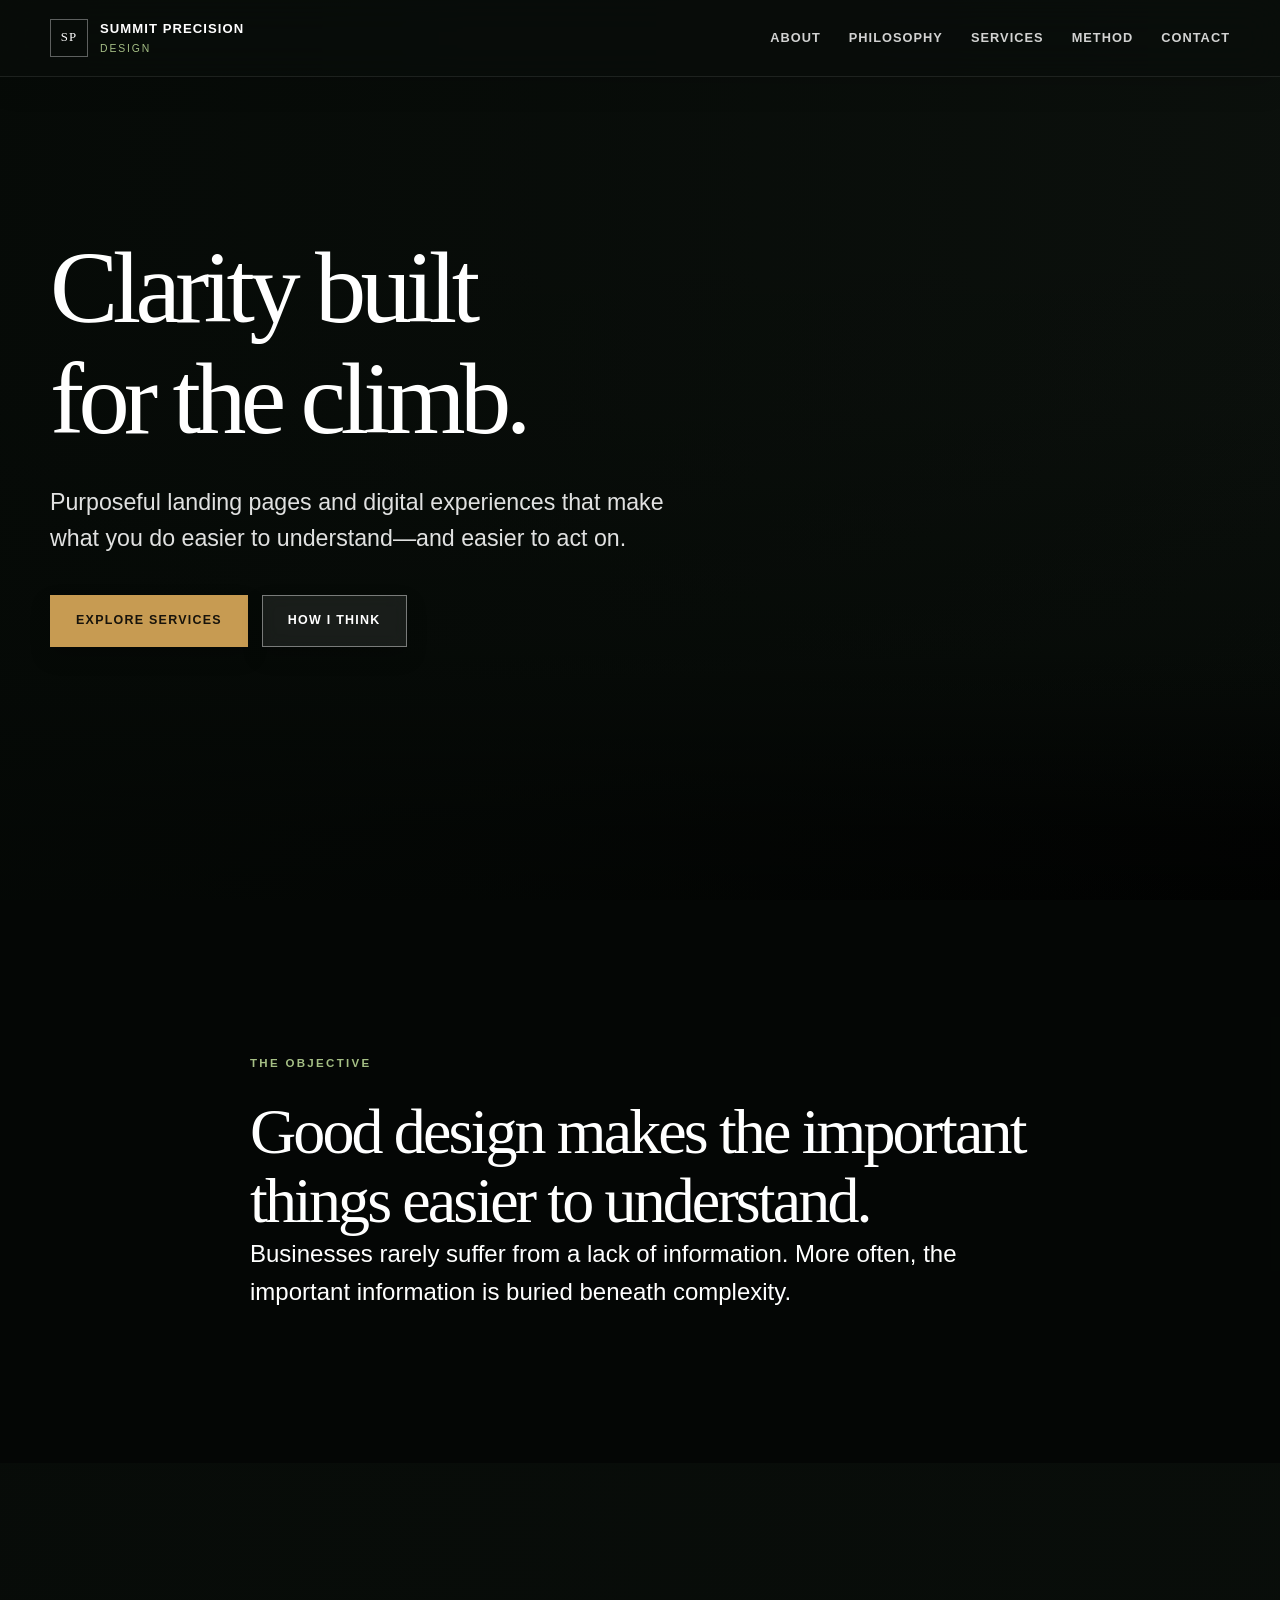
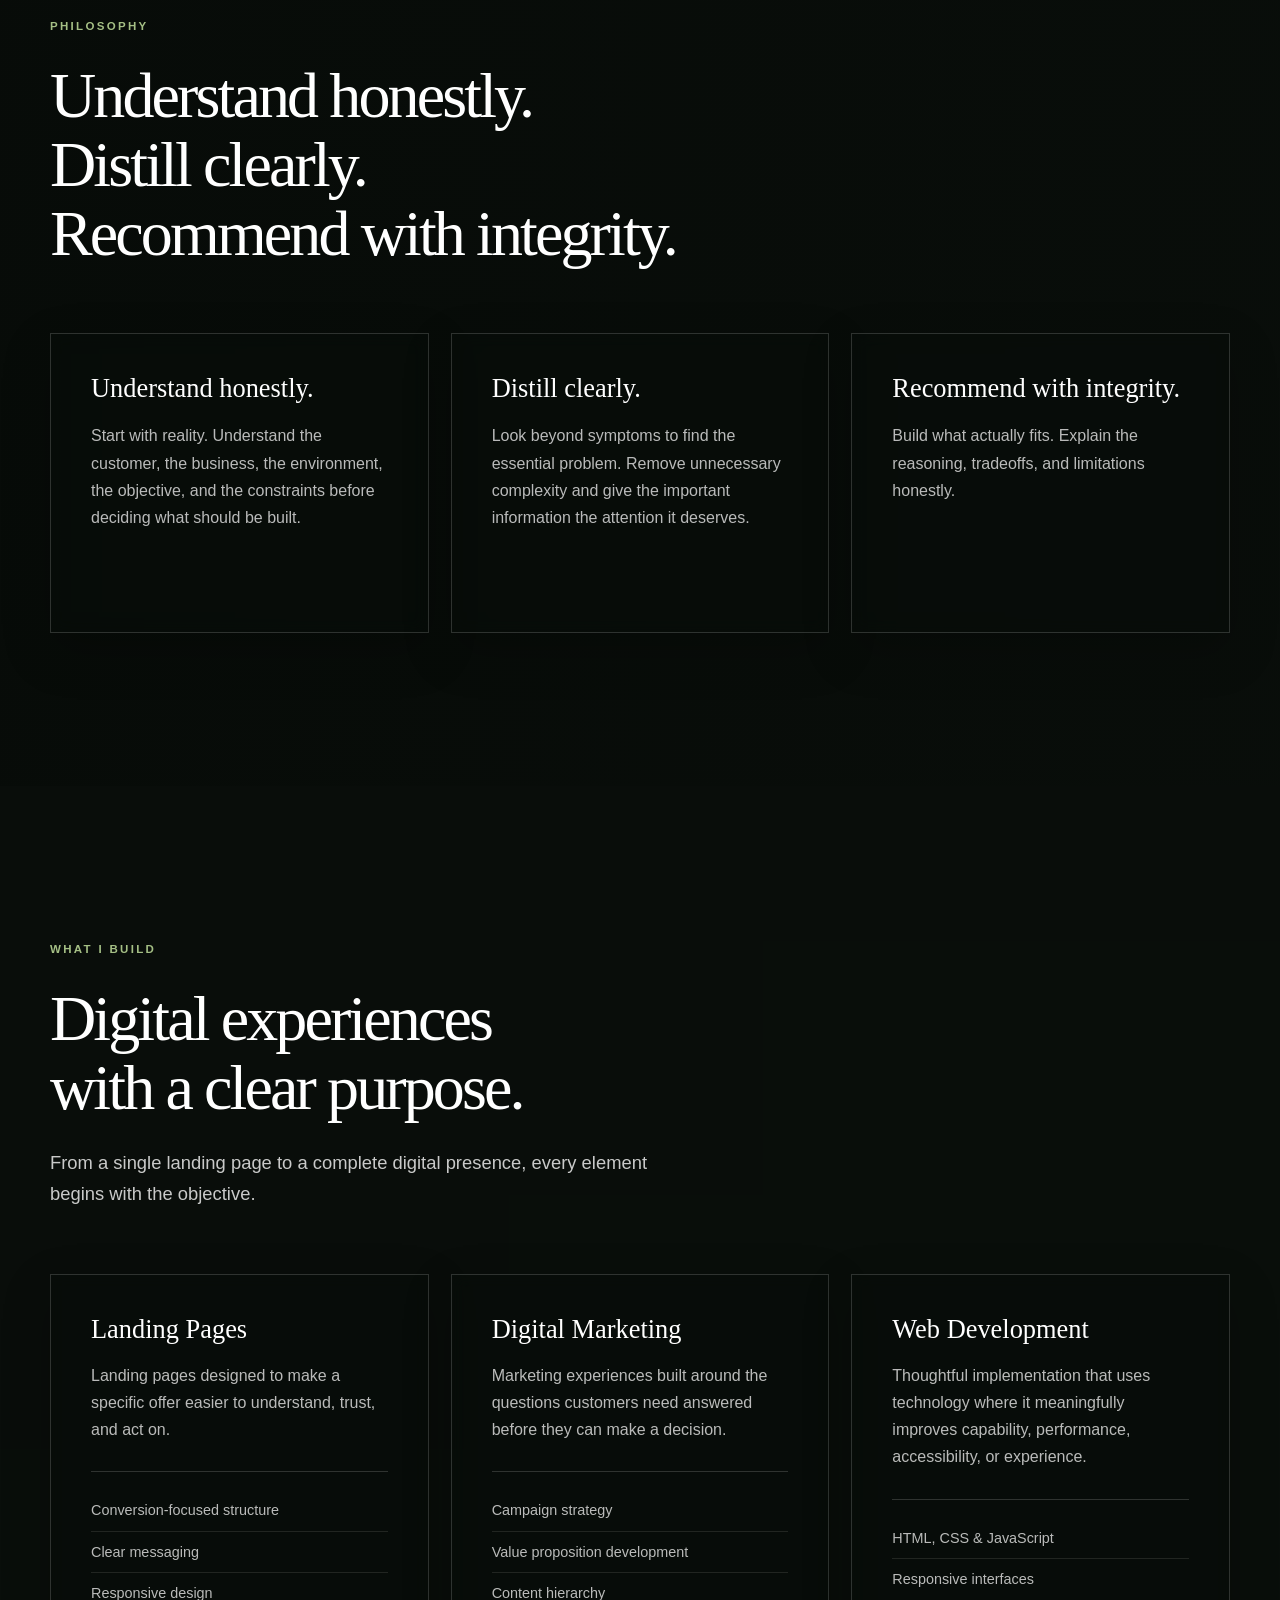
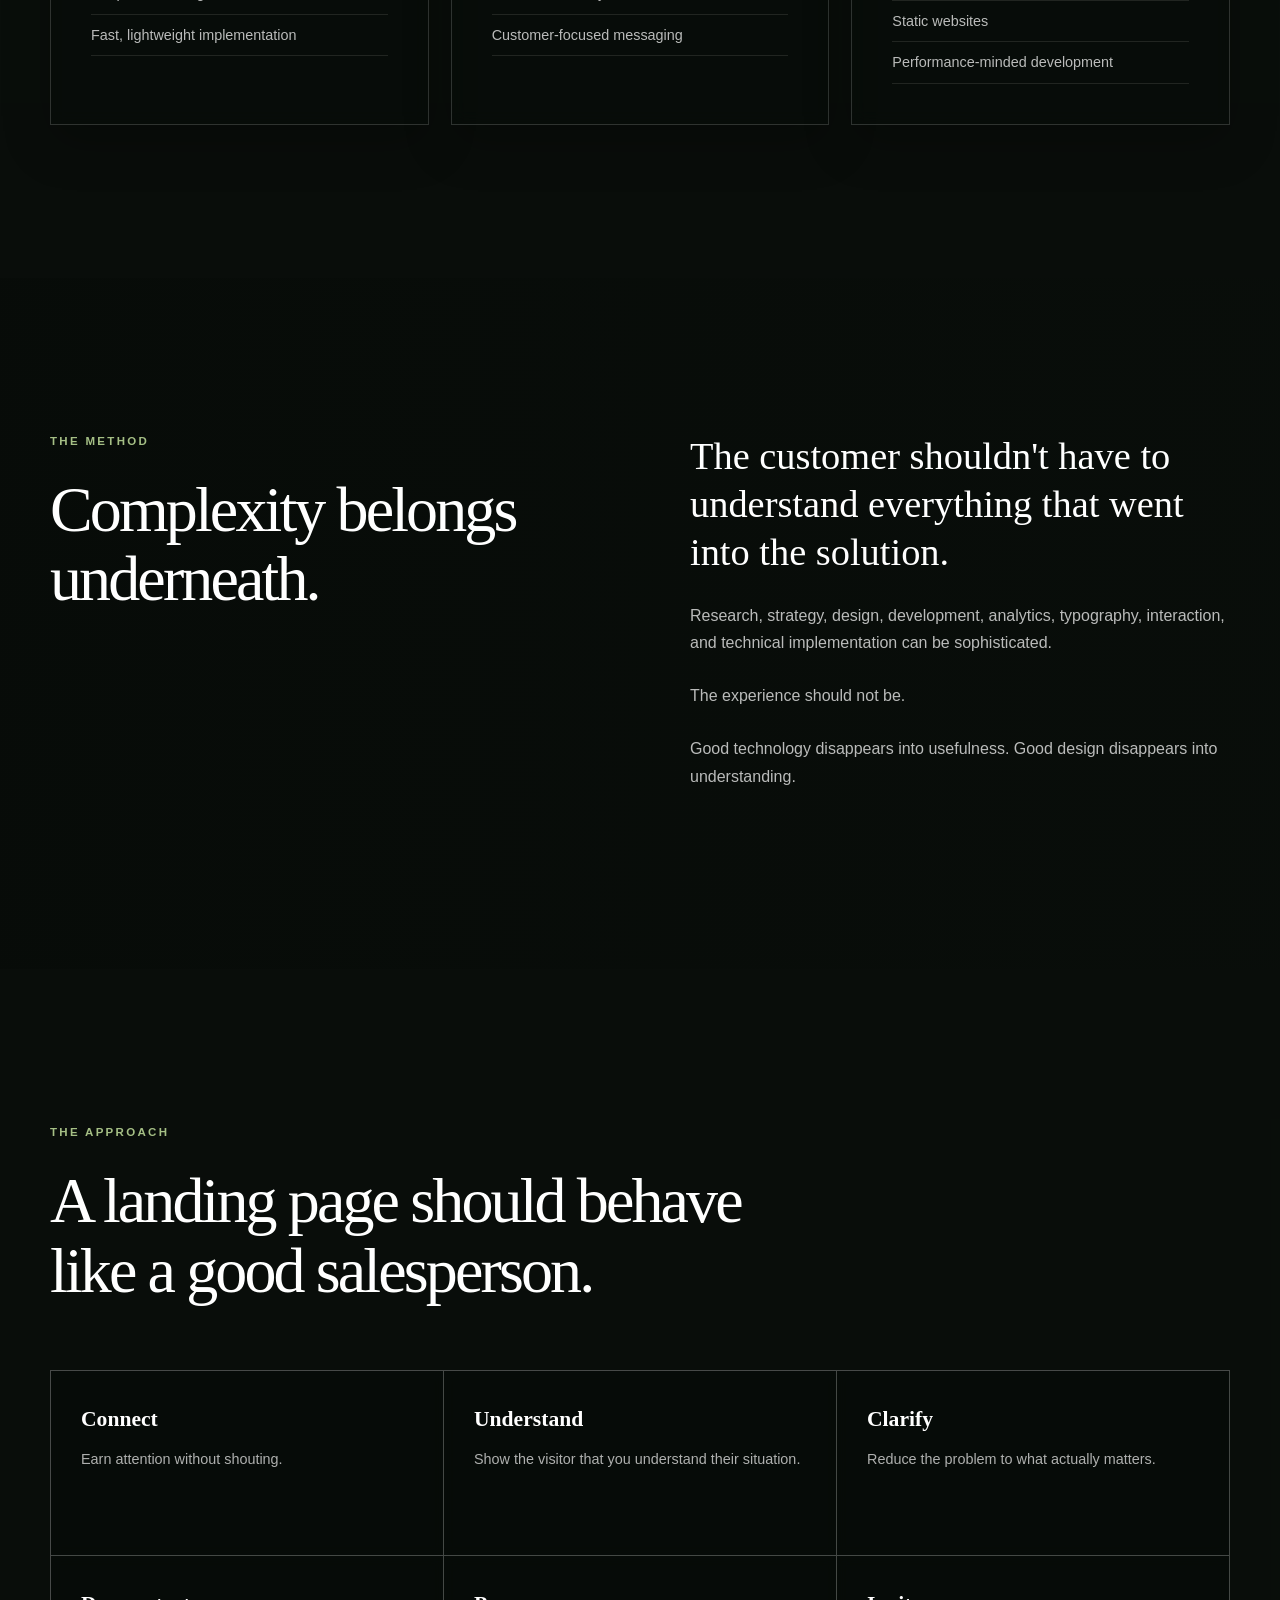
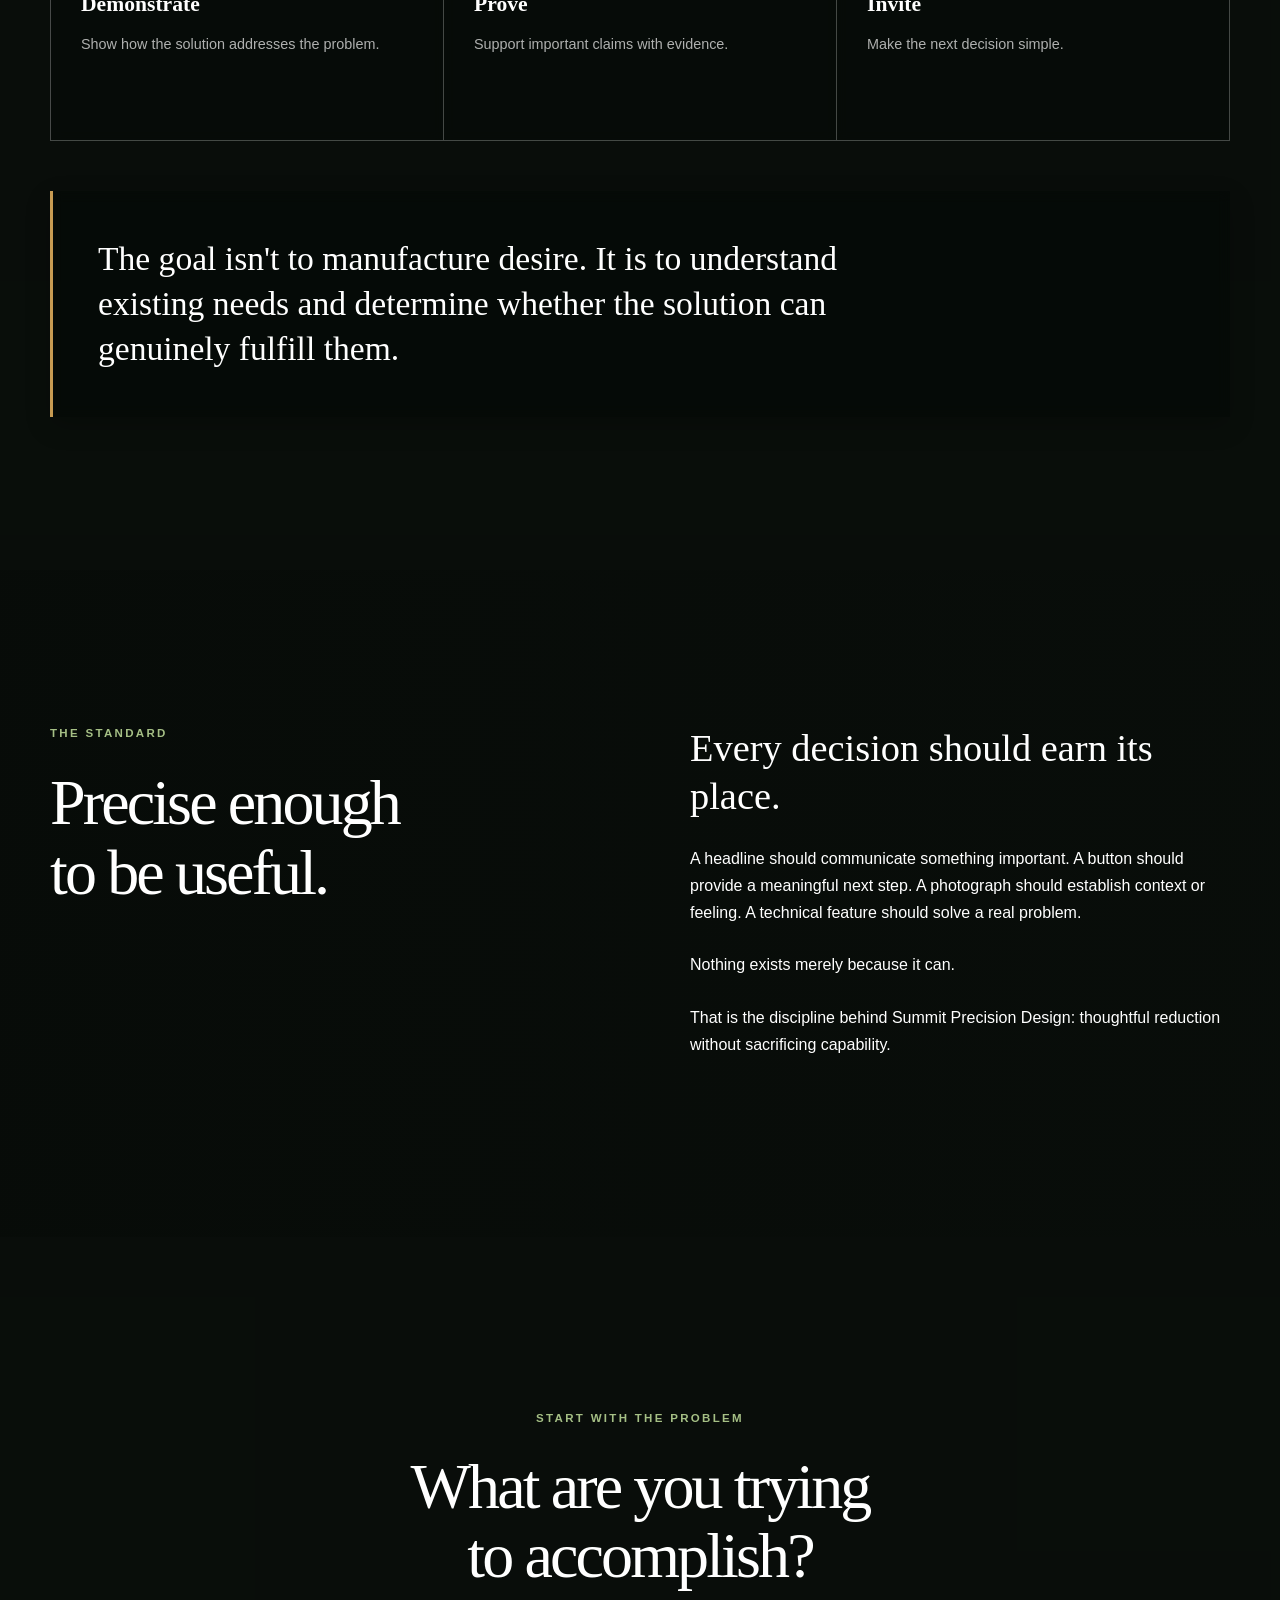
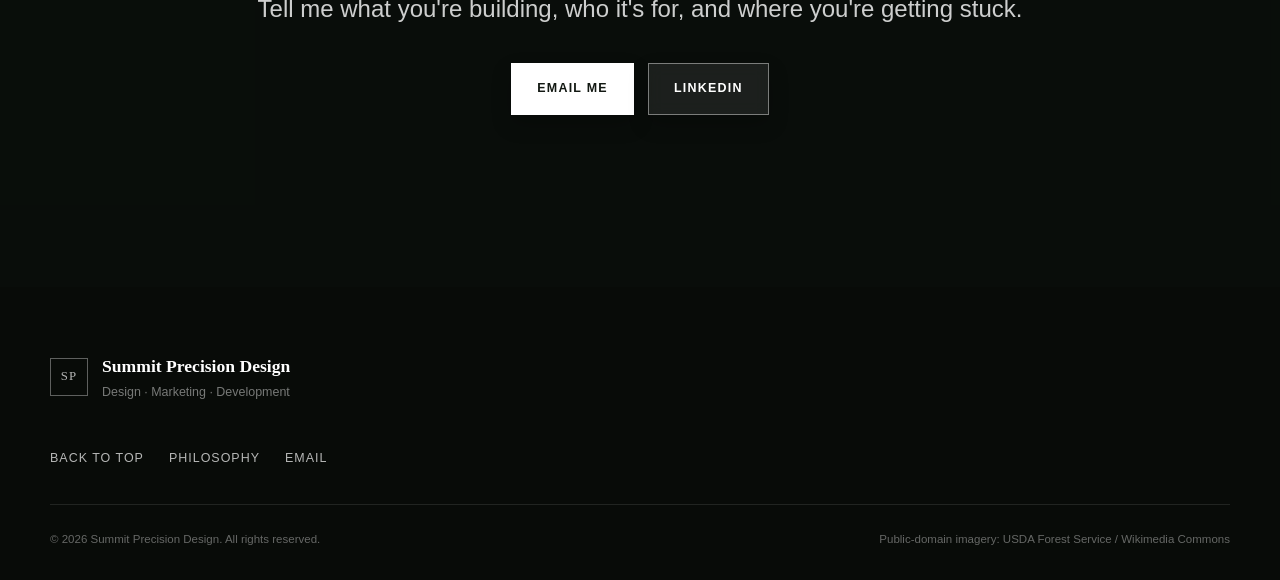
==== commit acd175d0: "Update index.html" ====
--- a/index.html
+++ b/index.html
@@ -43,10 +43,6 @@
 
       <div class="hero-content">
 
-        <p class="eyebrow">
-          SUMMIT PRECISION DESIGN
-        </p>
-
         <h1>
           Clarity built<br>
           for the climb.
@@ -63,7 +59,7 @@
             class="button button-primary"
             href="#services"
           >
-            Explore the services
+            Explore services
           </a>
 
           <a
@@ -108,20 +104,6 @@
           complexity.
         </p>
 
-        <p>
-          Summit Precision Design approaches digital work as a
-          problem-solving discipline. Before designing a page,
-          I seek to understand the business, the audience, the
-          objective, and the circumstances surrounding the problem.
-        </p>
-
-        <p>
-          The result is not design for its own sake. It is a
-          considered digital experience in which content, visual
-          hierarchy, marketing, and technology all serve a clear
-          purpose.
-        </p>
-
       </div>
 
     </section>
@@ -196,8 +178,7 @@
 
             <p>
               Build what actually fits. Explain the reasoning,
-              tradeoffs, and limitations honestly. The best
-              solution is not always the largest one.
+              tradeoffs, and limitations honestly. 
             </p>
 
           </article>
@@ -374,7 +355,7 @@
 
 
     <!-- =====================================================
-         LANDING PAGE SYSTEM
+         LANDING PAGE SYSTEM - THE APPROACH
     ====================================================== -->
 
     <section
@@ -389,7 +370,7 @@
         <div class="section-heading">
 
           <p class="eyebrow">
-            LANDING PAGE SYSTEM
+            THE APPROACH
           </p>
 
           <h2>
--- a/styles.css
+++ b/styles.css
@@ -349,8 +349,11 @@
 
     linear-gradient(
       0deg,
-      rgba(5, 9, 6, 0.72) 0%,
-      transparent 45%
+      #000000 0%,
+      rgba(0, 0, 0, 0.92) 8%,
+      rgba(5, 9, 6, 0.60) 28%,
+      rgba(5, 9, 6, 0.10) 55%,
+      transparent 75%
     );
 }
 
@@ -366,6 +369,7 @@
 
   margin: 0 auto;
   padding-top: 80px;
+  padding-bottom: 100px;
 }
 
 .hero h1 {
@@ -544,10 +548,8 @@
 */
 
 .image-about {
-  background-image:
-    url(
-      "https://commons.wikimedia.org/wiki/Special:FilePath/20221002-FS-WMNF-KC-001%20Crawford%20Notch%20Rte%20302%20Kristen%20Coates.jpg"
-    );
+  background-image: none;
+  background-color: #000000;
 
   background-position:
     center center;
@@ -563,7 +565,8 @@
 .image-services {
   background-image:
     url(
-      "https://commons.wikimedia.org/wiki/Special:FilePath/20221010_FS-WMNF-NK-004_CL_Graham_Wangan_Overlook_USDA_Forest_Service_photo_by_Nicolette_Keown%20(52420746048).jpg"
+     "https://commons.wikimedia.org/wiki/Special:FilePath/Fall%20Colors%202019%20(20191001-FS-WhiteMountain-001).jpg"
+      
     );
 }
 
@@ -584,7 +587,7 @@
 .image-standard {
   background-image:
     url(
-      "https://commons.wikimedia.org/wiki/Special:FilePath/Fall%20Colors%202019%20(20191001-FS-WhiteMountain-001).jpg"
+      "https://commons.wikimedia.org/wiki/Special:FilePath/20221010_FS-WMNF-NK-004_CL_Graham_Wangan_Overlook_USDA_Forest_Service_photo_by_Nicolette_Keown%20(52420746048).jpg"
     );
 }
 
@@ -967,8 +970,7 @@
 .two-column p {
   margin-bottom: 25px;
 
-  color:
-    rgba(255, 255, 255, 0.74);
+  
 }
 
 
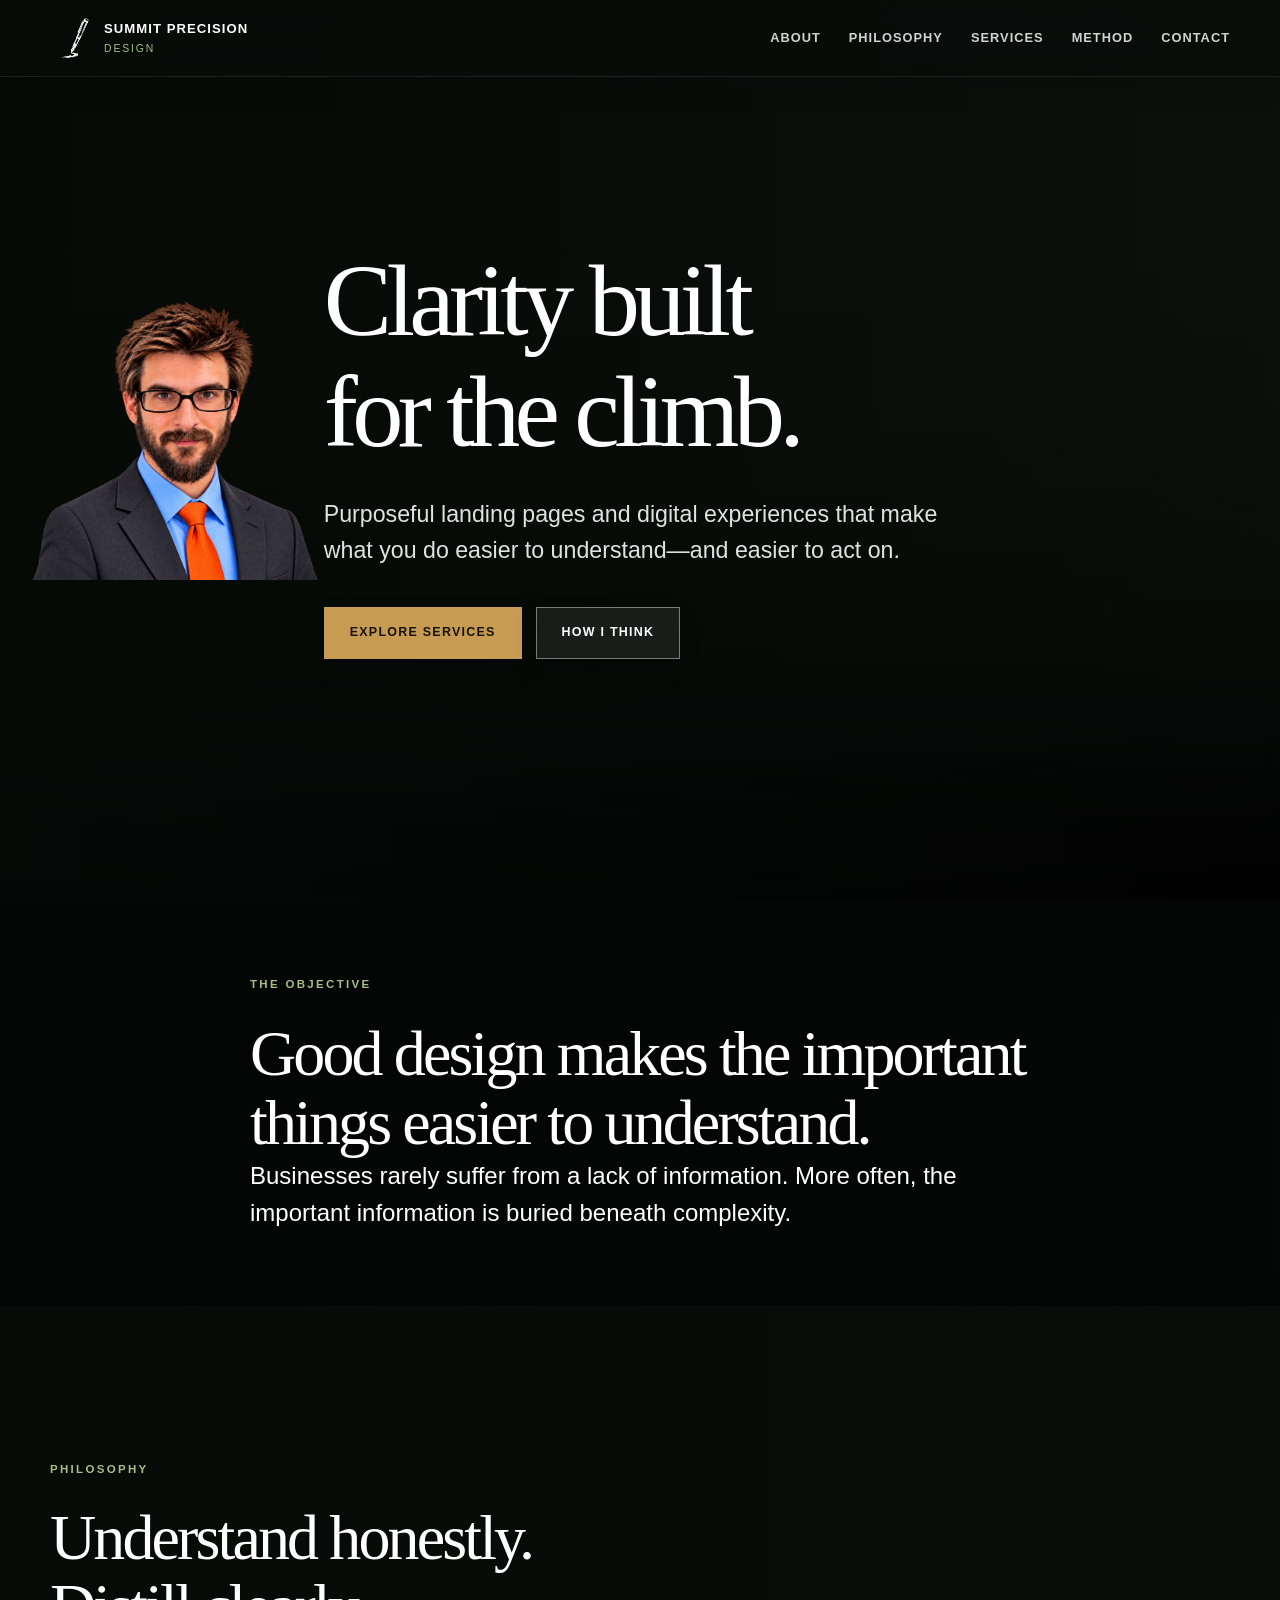
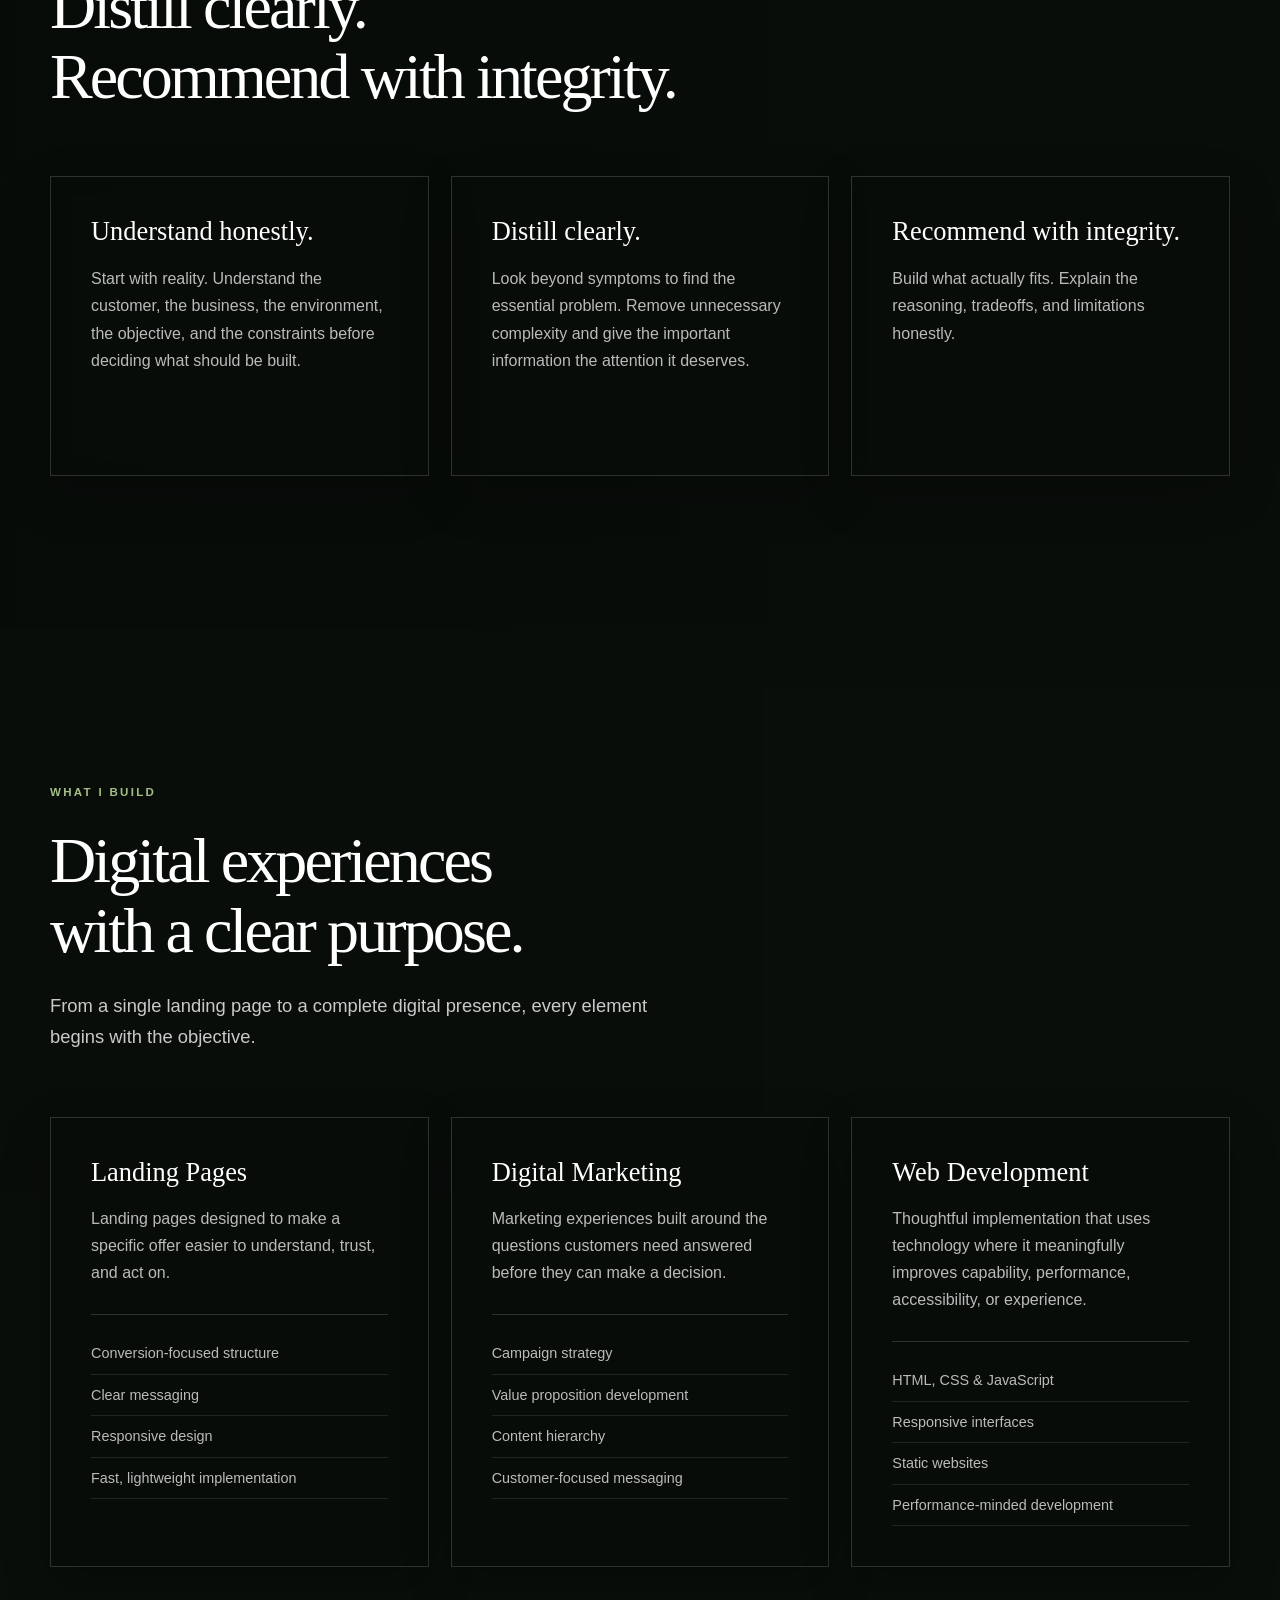
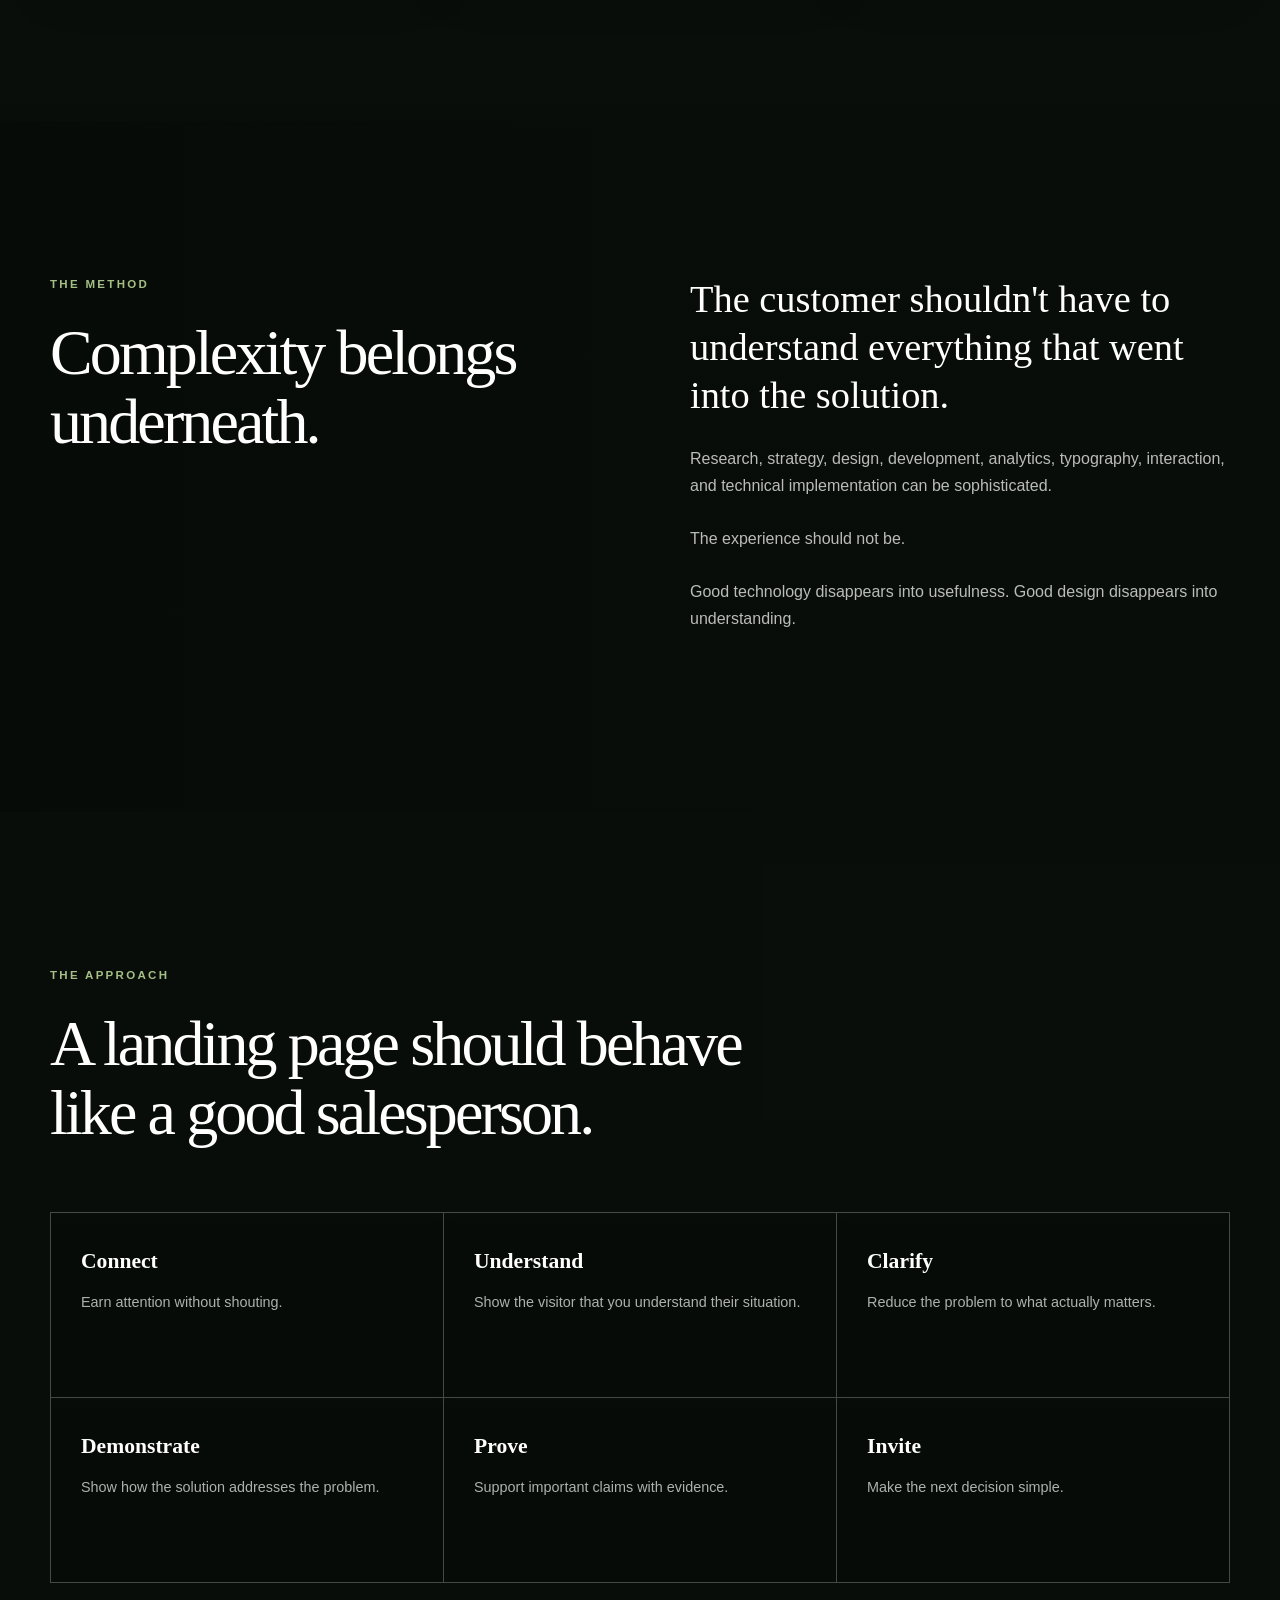
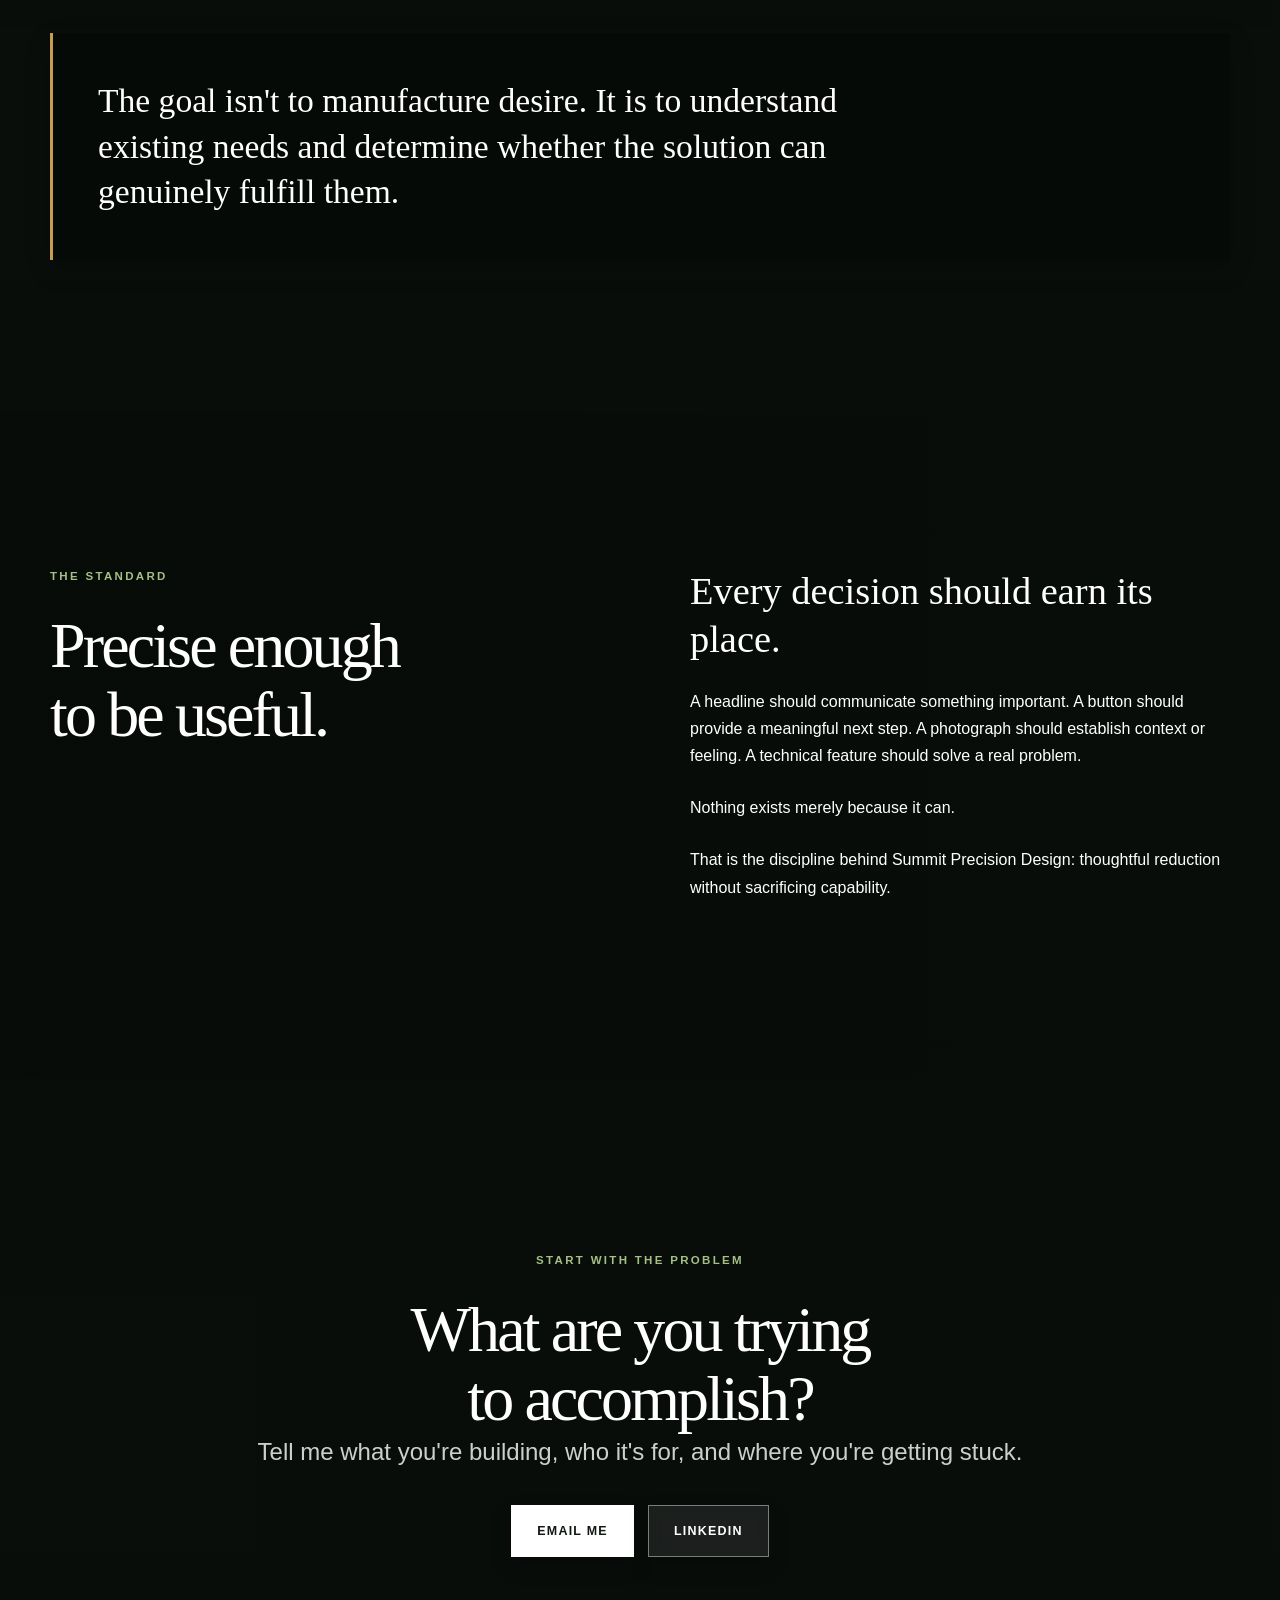
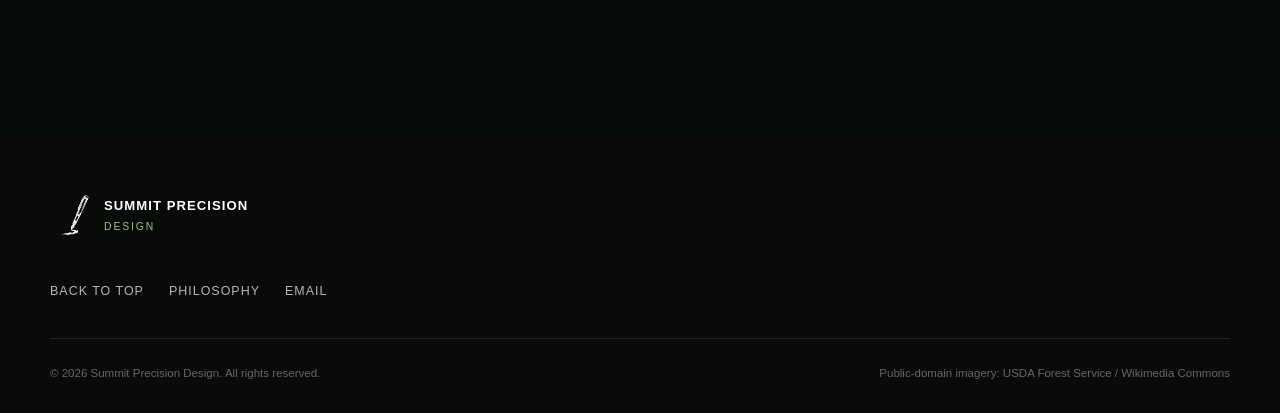
==== commit e97095f3: "Add theme-aware full-proportion portrait to hero" ====
--- a/index.html
+++ b/index.html
@@ -19,6 +19,13 @@
 
   <link rel="stylesheet" href="styles.css">
 
+<style>
+/* Responsive portrait: preserve full image and both shoulders. */
+.theme-portrait{display:block;position:relative;z-index:2;width:min(100%,360px);height:auto;flex:0 1 360px;margin:24px auto;overflow:visible}
+.theme-portrait picture,.theme-portrait img{display:block;width:100%;height:auto;max-height:none;object-fit:contain;object-position:center;clip-path:none;mask-image:none;-webkit-mask-image:none}
+@media(min-width:800px){.theme-portrait{float:right;margin:0 0 20px 32px}}
+@media(max-width:799px){.theme-portrait{float:none;width:min(80vw,340px)}}
+</style>
 </head>
 
 
@@ -38,6 +45,8 @@
       id="home"
       class="hero"
     >
+<picture class="theme-portrait"><source media="(prefers-color-scheme: dark)" srcset="blue_shirt_opaque_fixed.png"><img src="blue_shirt_opaque_fixed.png" alt="Portrait of Derek Verbrugge" loading="eager" decoding="async"></picture>
+
 
       <div class="hero-overlay"></div>
 
--- a/styles.css
+++ b/styles.css
@@ -184,21 +184,11 @@
 }
 
 .brand-mark {
-  width: 38px;
-  height: 38px;
-
-  display: grid;
-  place-items: center;
-
-  border:
-    1px solid rgba(255, 255, 255, 0.35);
-
-  font-family:
-    Georgia,
-    serif;
-
-  font-size: 0.8rem;
-  letter-spacing: 0.08em;
+  display: block;
+  width: 42px;
+  height: 42px;
+  object-fit: contain;
+  flex-shrink: 0;
 }
 
 .brand-name {
@@ -369,7 +359,7 @@
 
   margin: 0 auto;
   padding-top: 80px;
-  padding-bottom: 100px;
+  padding-bottom: 75px;
 }
 
 .hero h1 {
@@ -553,6 +543,8 @@
 
   background-position:
     center center;
+
+   padding: 75px 0;
 }
 
 .image-philosophy {
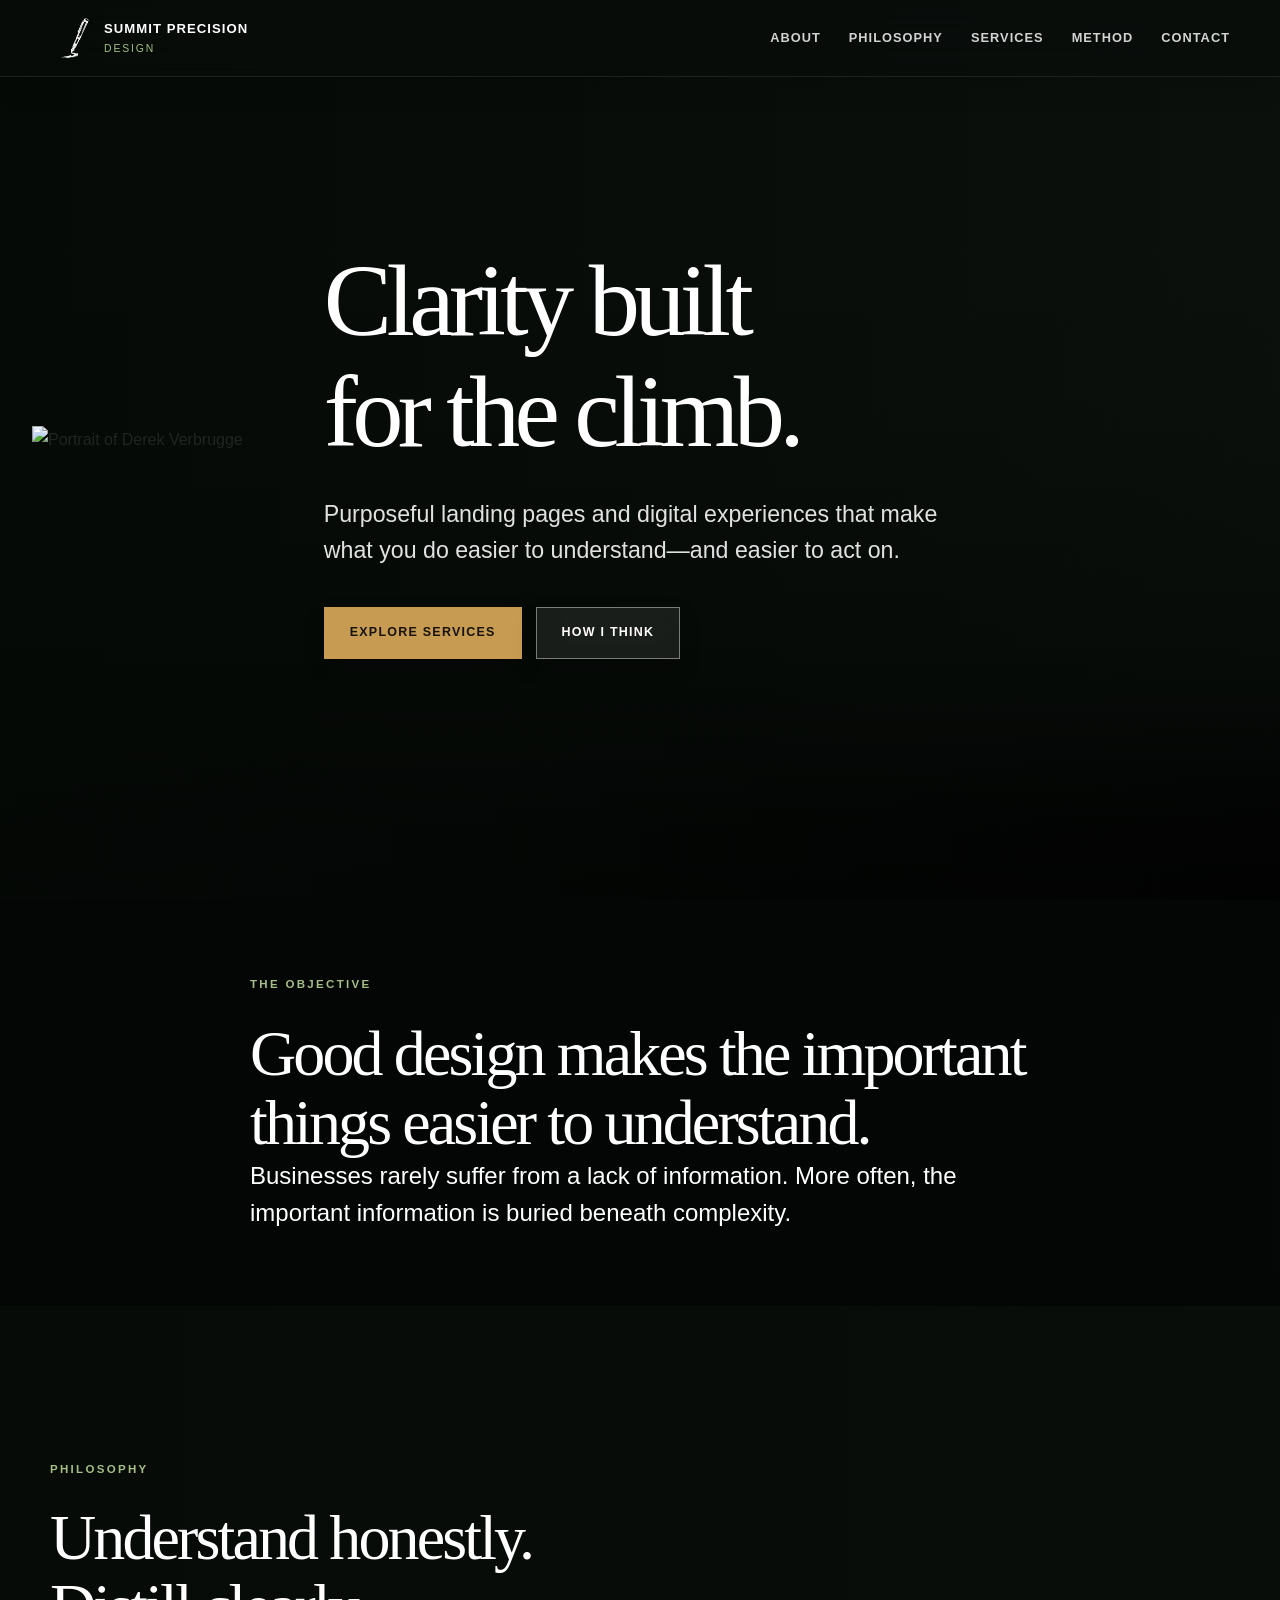
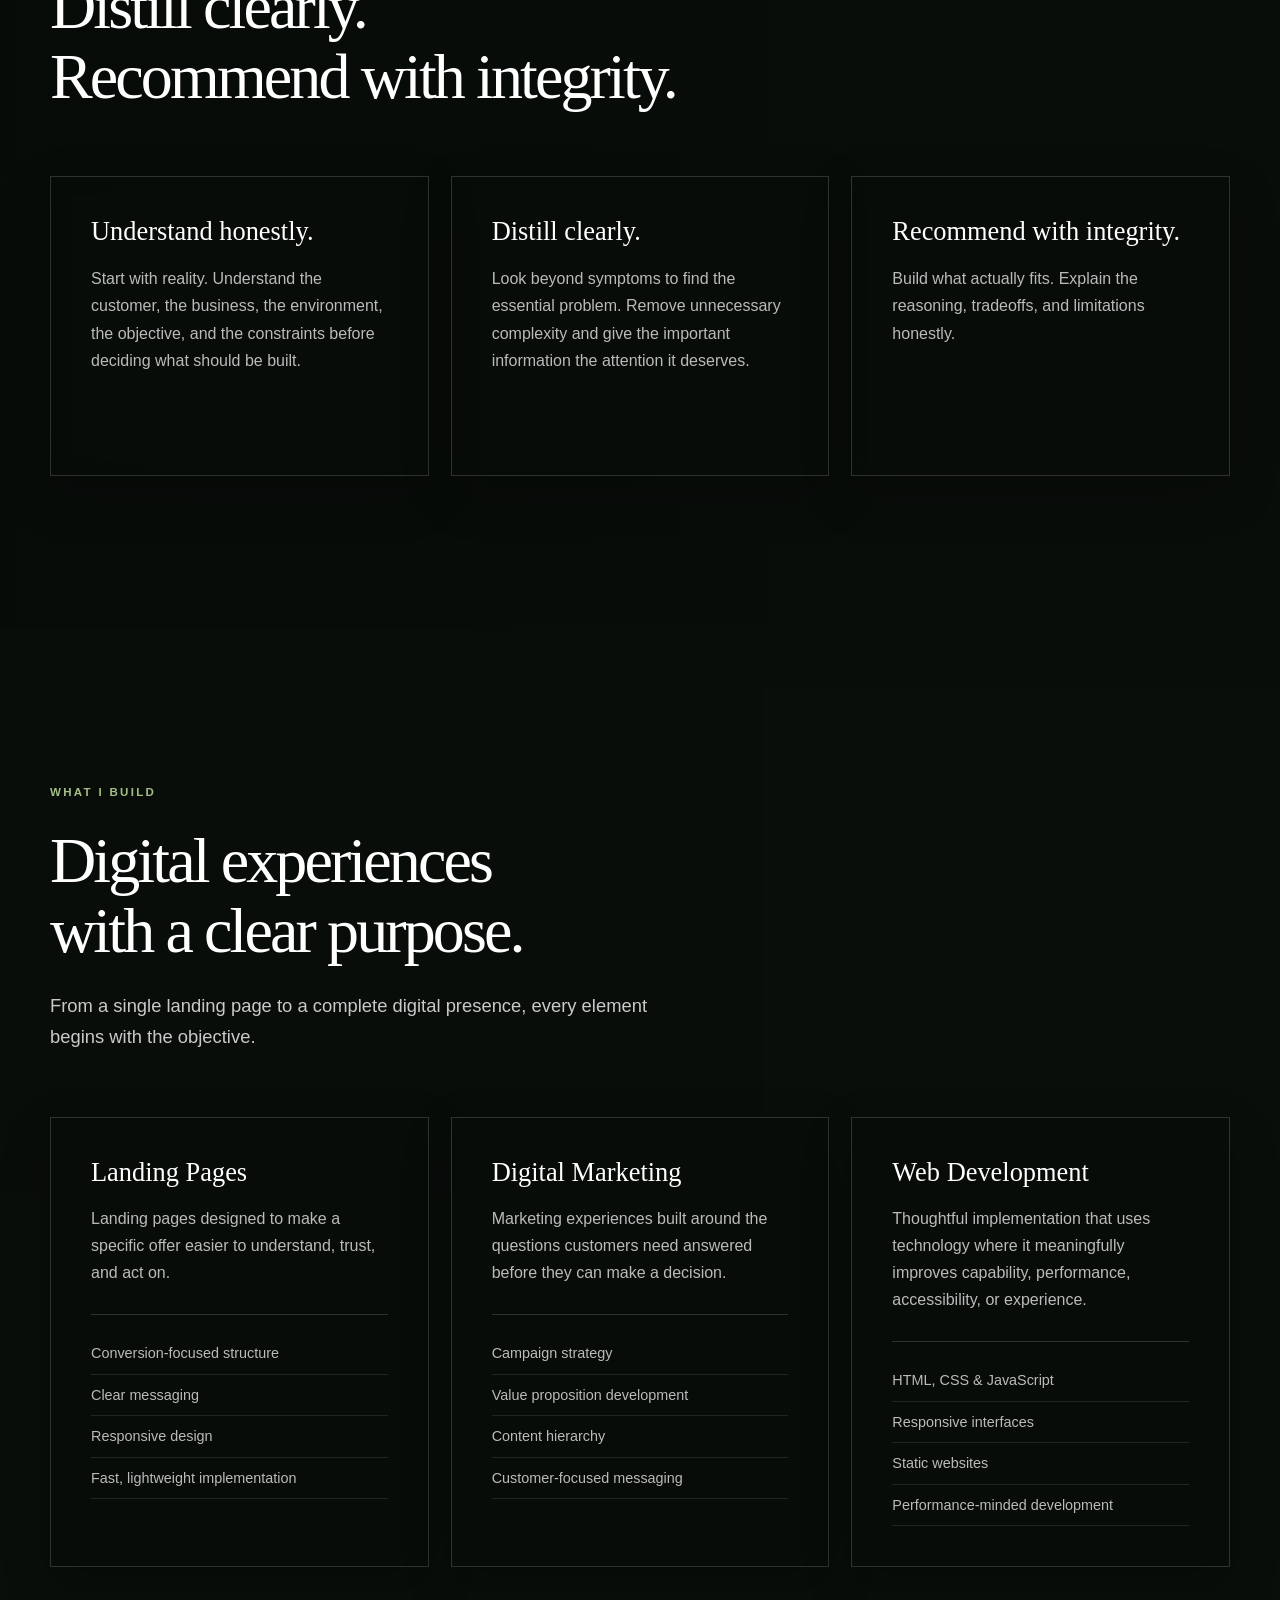
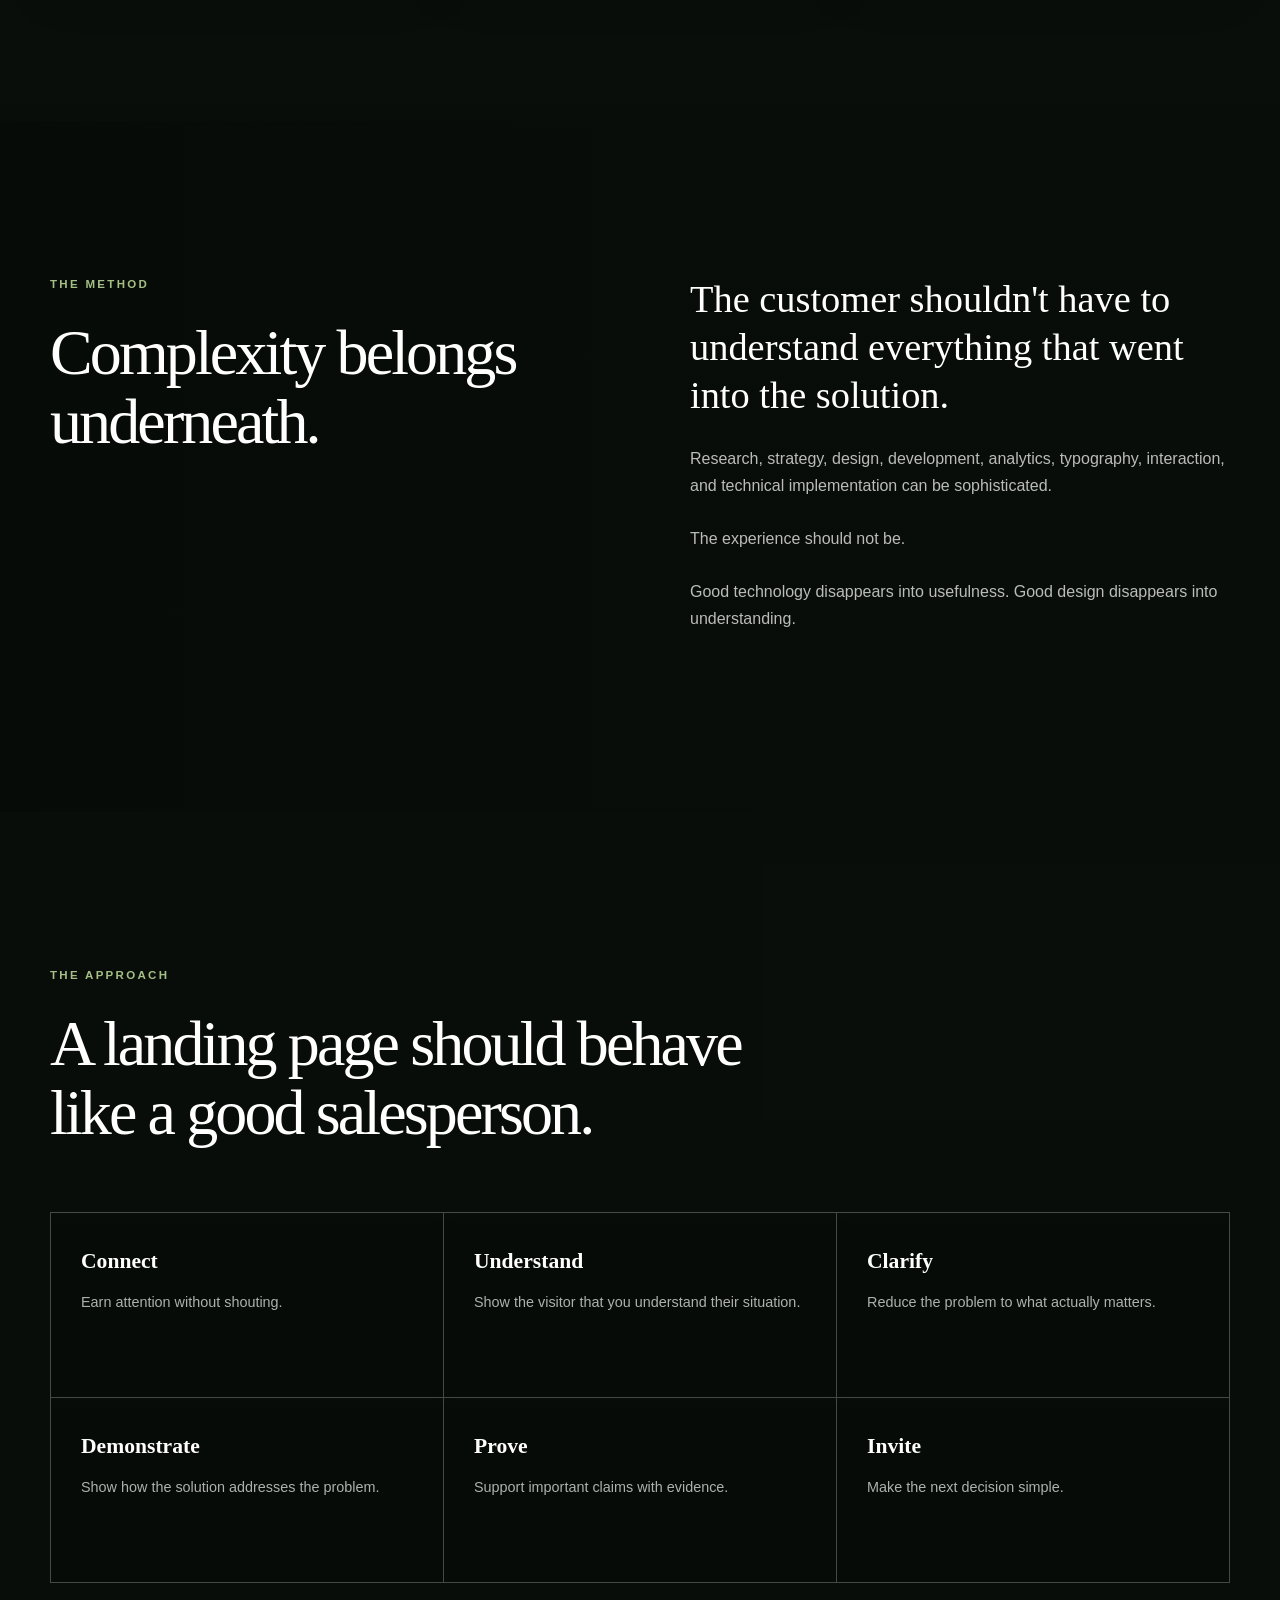
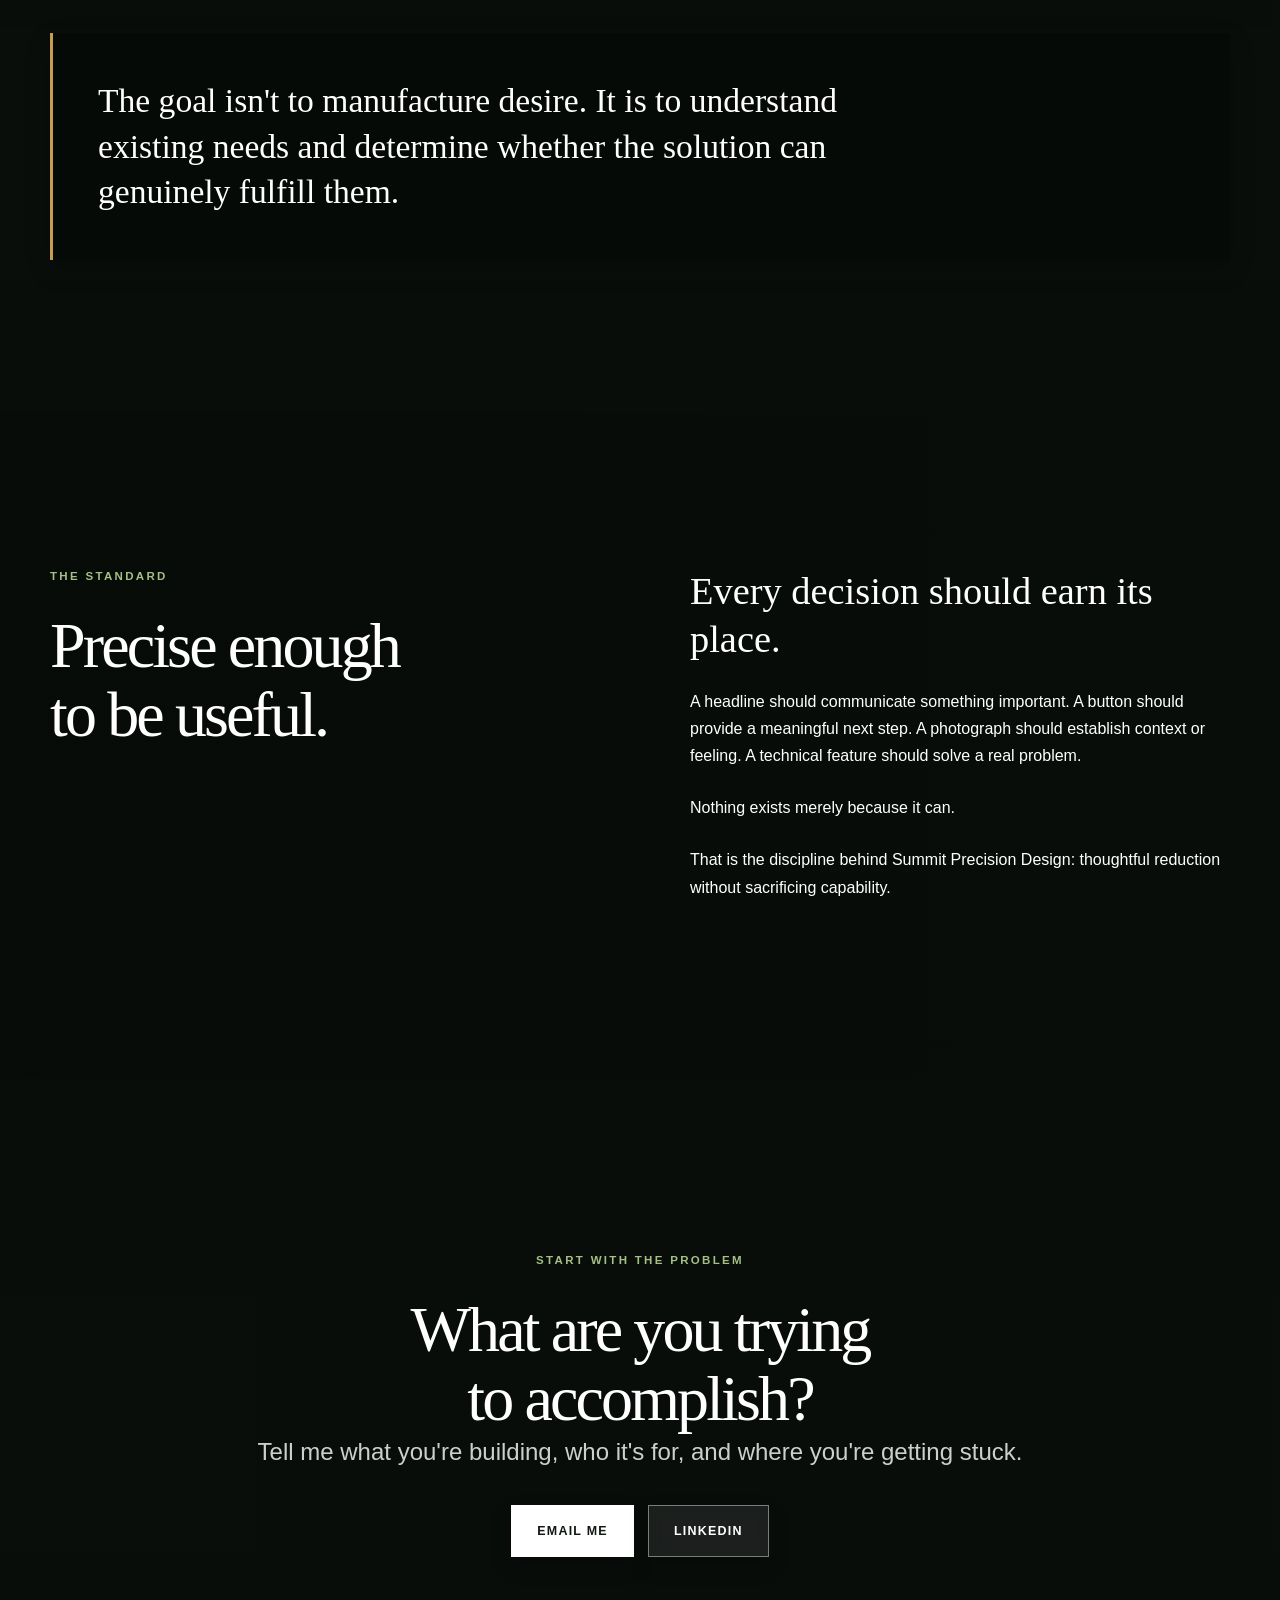
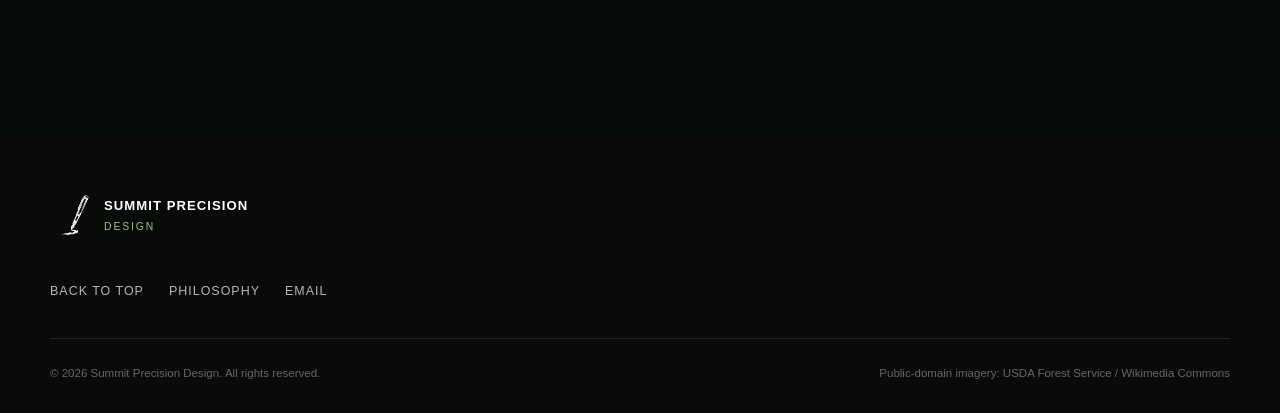
==== commit fba2eb74: "Use orange portrait by default and blue portrait in light mode" ====
--- a/index.html
+++ b/index.html
@@ -45,7 +45,7 @@
       id="home"
       class="hero"
     >
-<picture class="theme-portrait"><source media="(prefers-color-scheme: dark)" srcset="blue_shirt_opaque_fixed.png"><img src="blue_shirt_opaque_fixed.png" alt="Portrait of Derek Verbrugge" loading="eager" decoding="async"></picture>
+<picture class="theme-portrait"><source media="(prefers-color-scheme: light)" srcset="https://raw.githubusercontent.com/derekverbrugge/SummitPrecisionDesign/main/blue_shirt_opaque_fixed.png"><img src="https://raw.githubusercontent.com/derekverbrugge/SummitPrecisionDesign/main/orange_shirt_opaque_fixed.png" alt="Portrait of Derek Verbrugge" loading="eager" decoding="async"></picture>
 
 
       <div class="hero-overlay"></div>
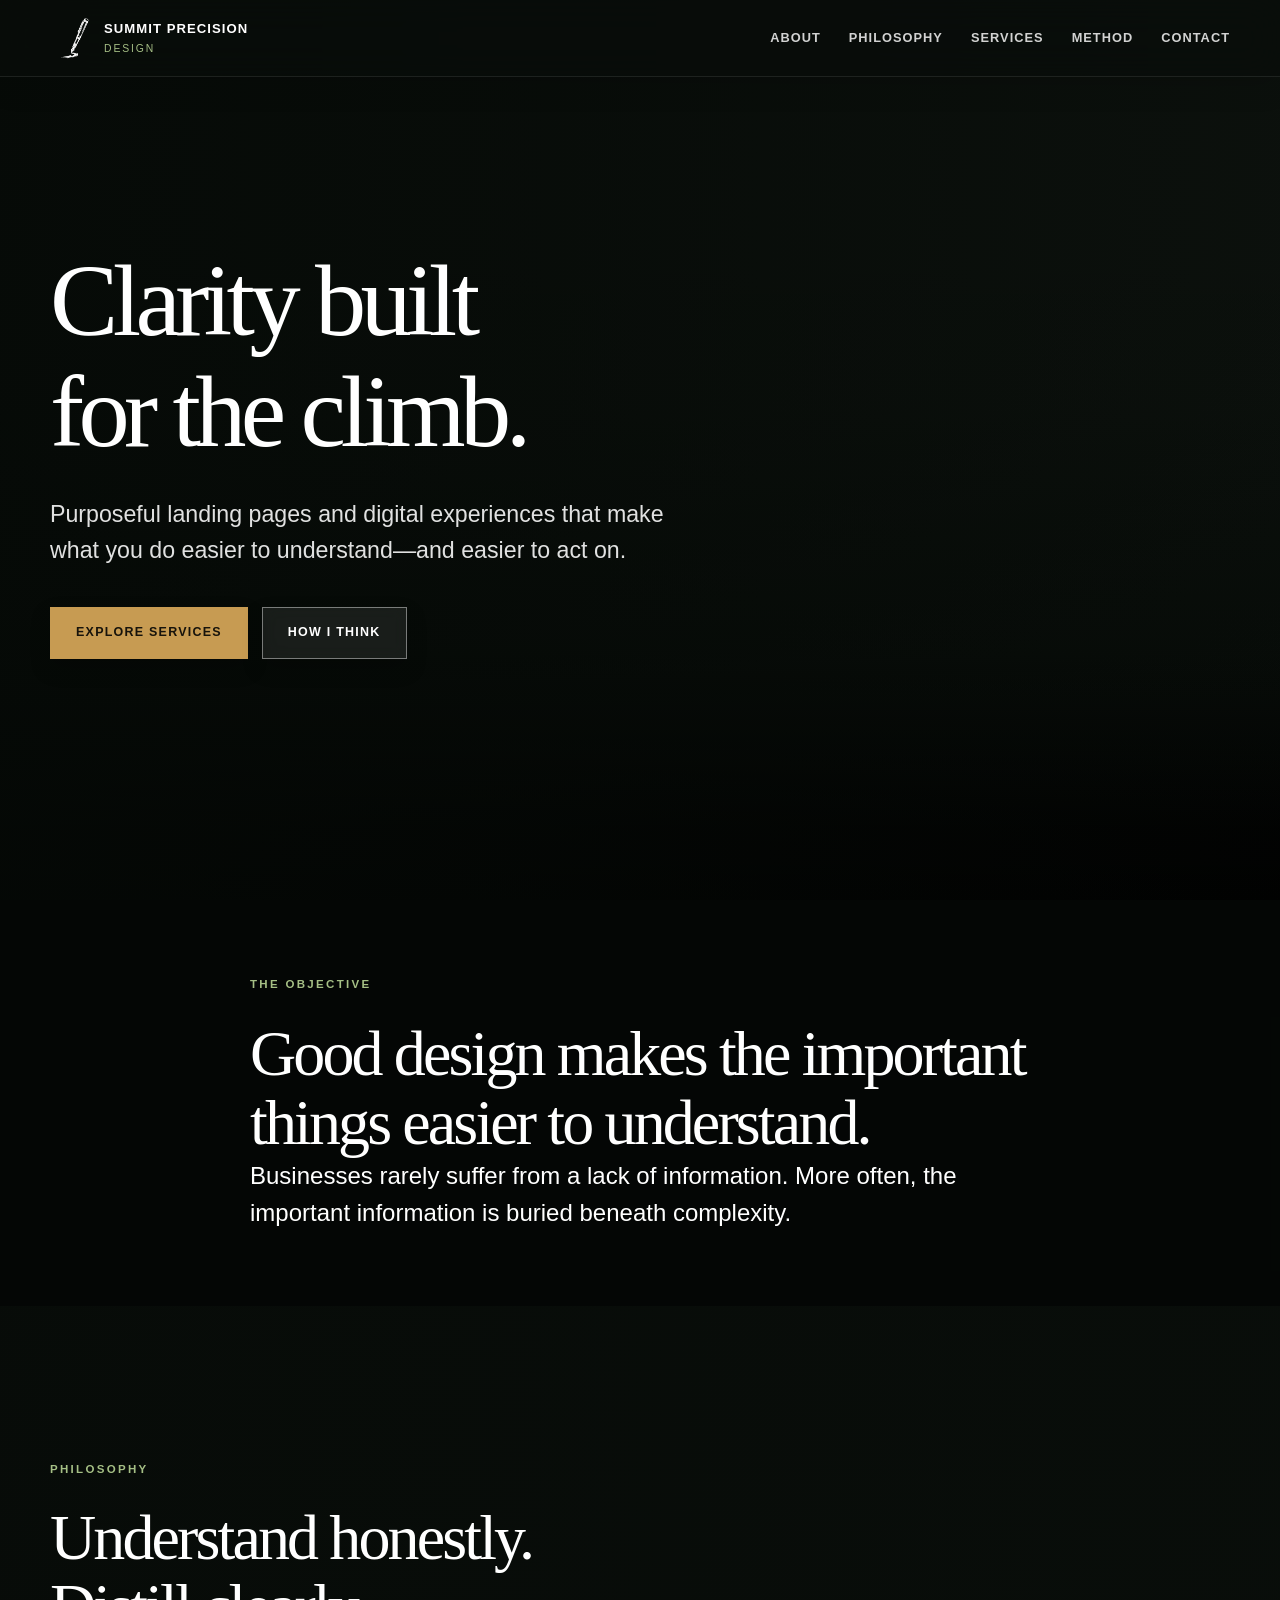
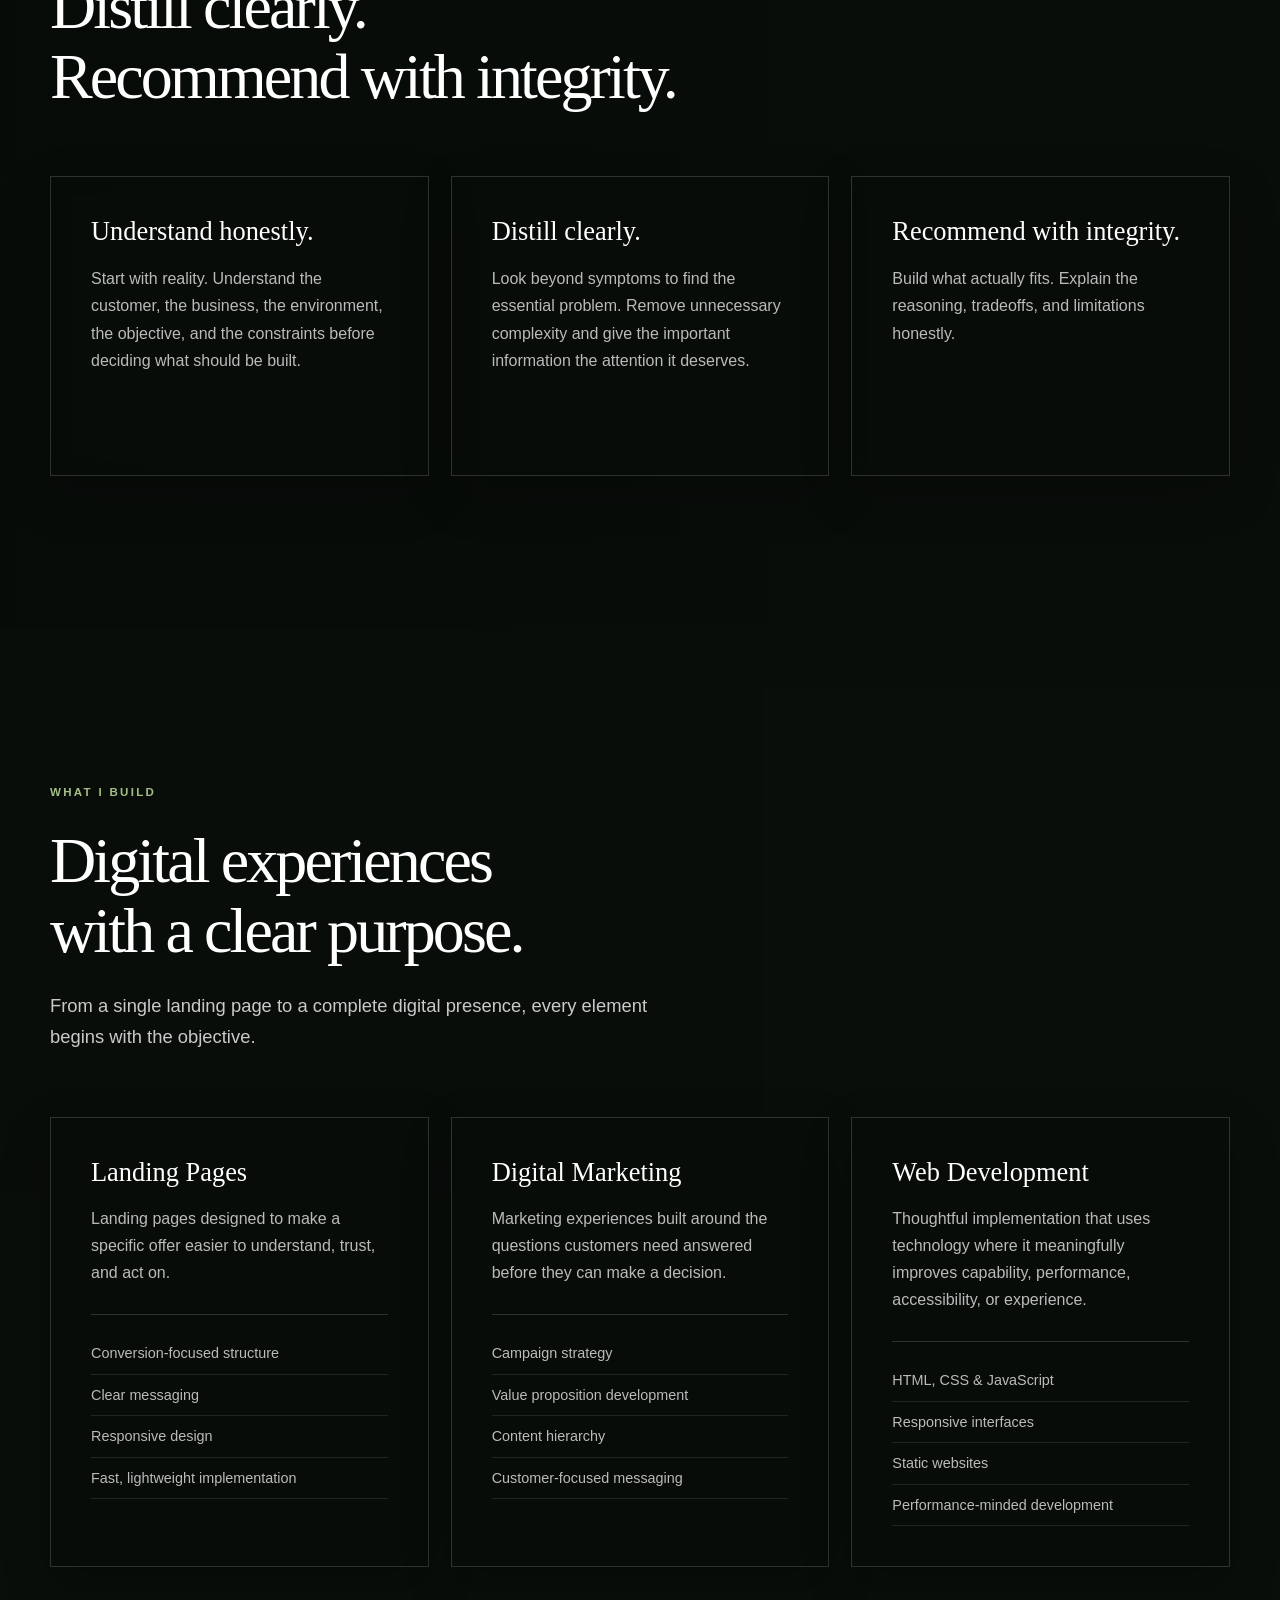
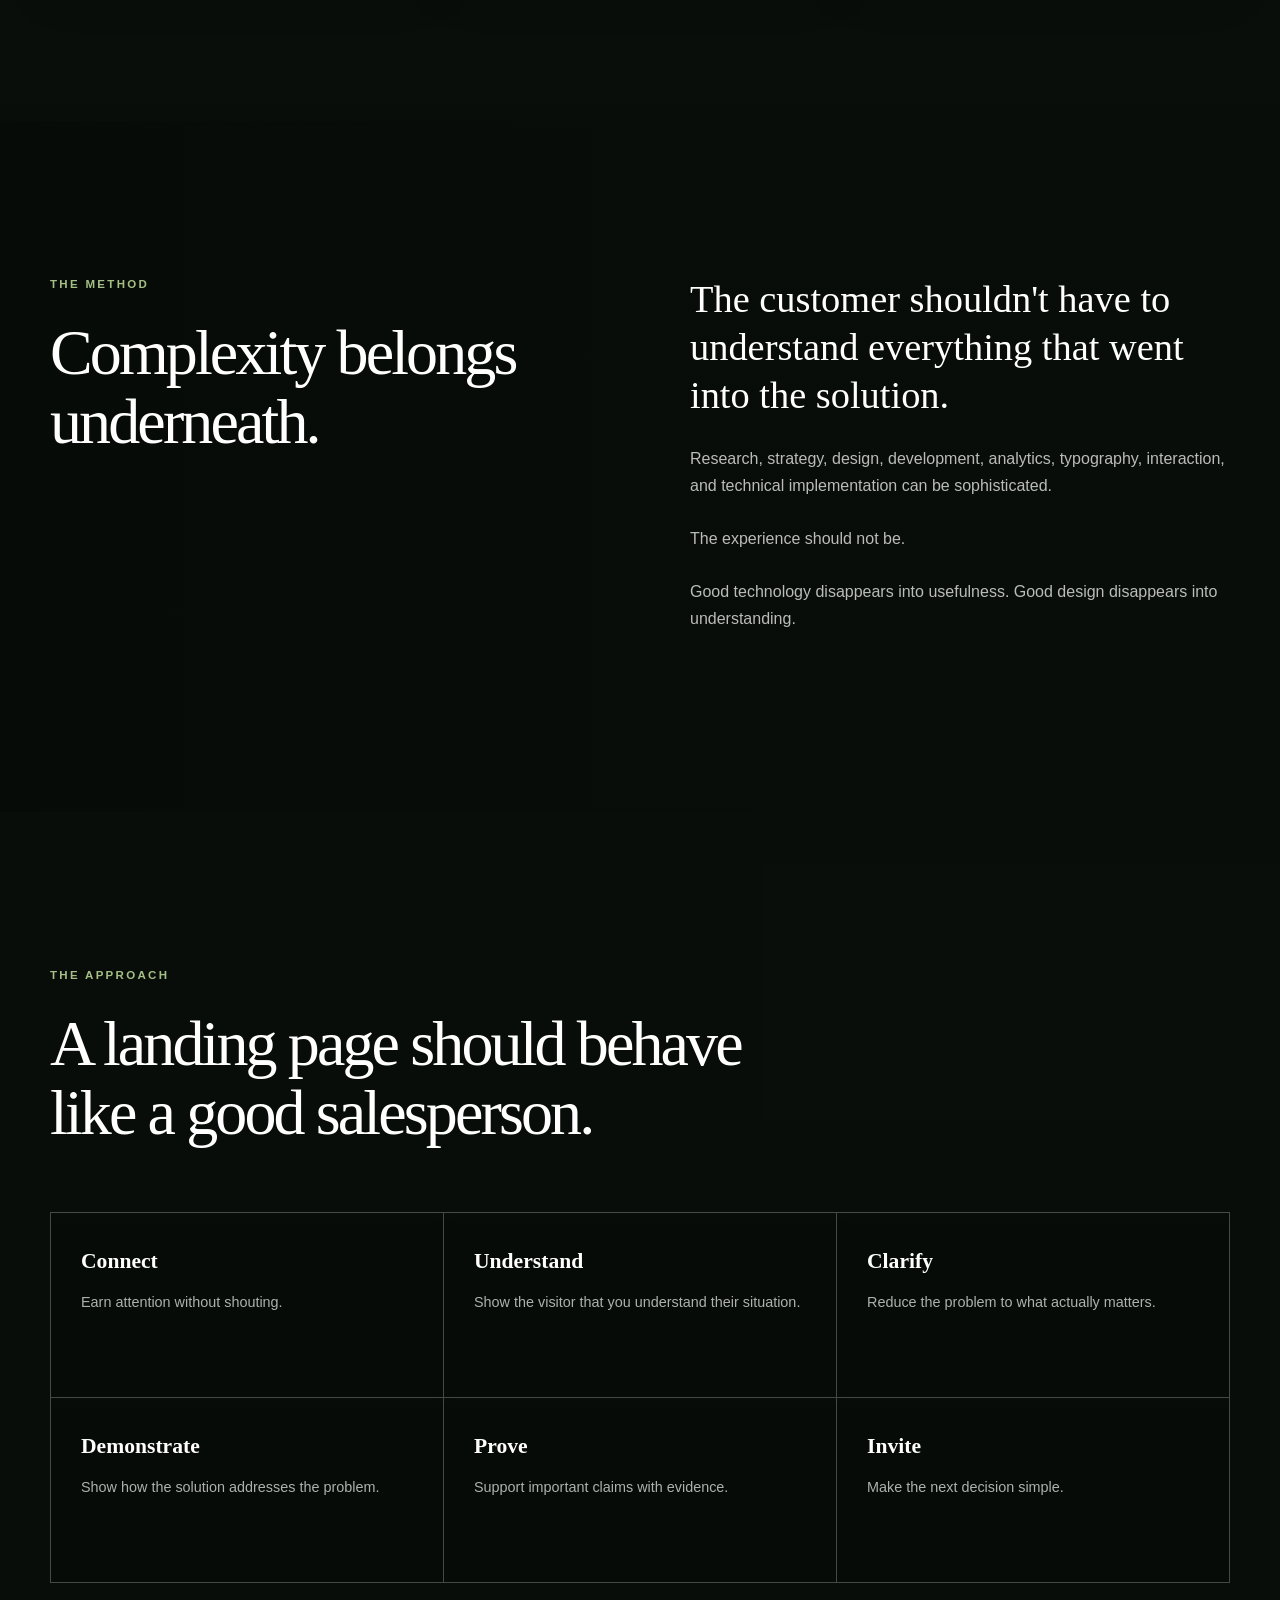
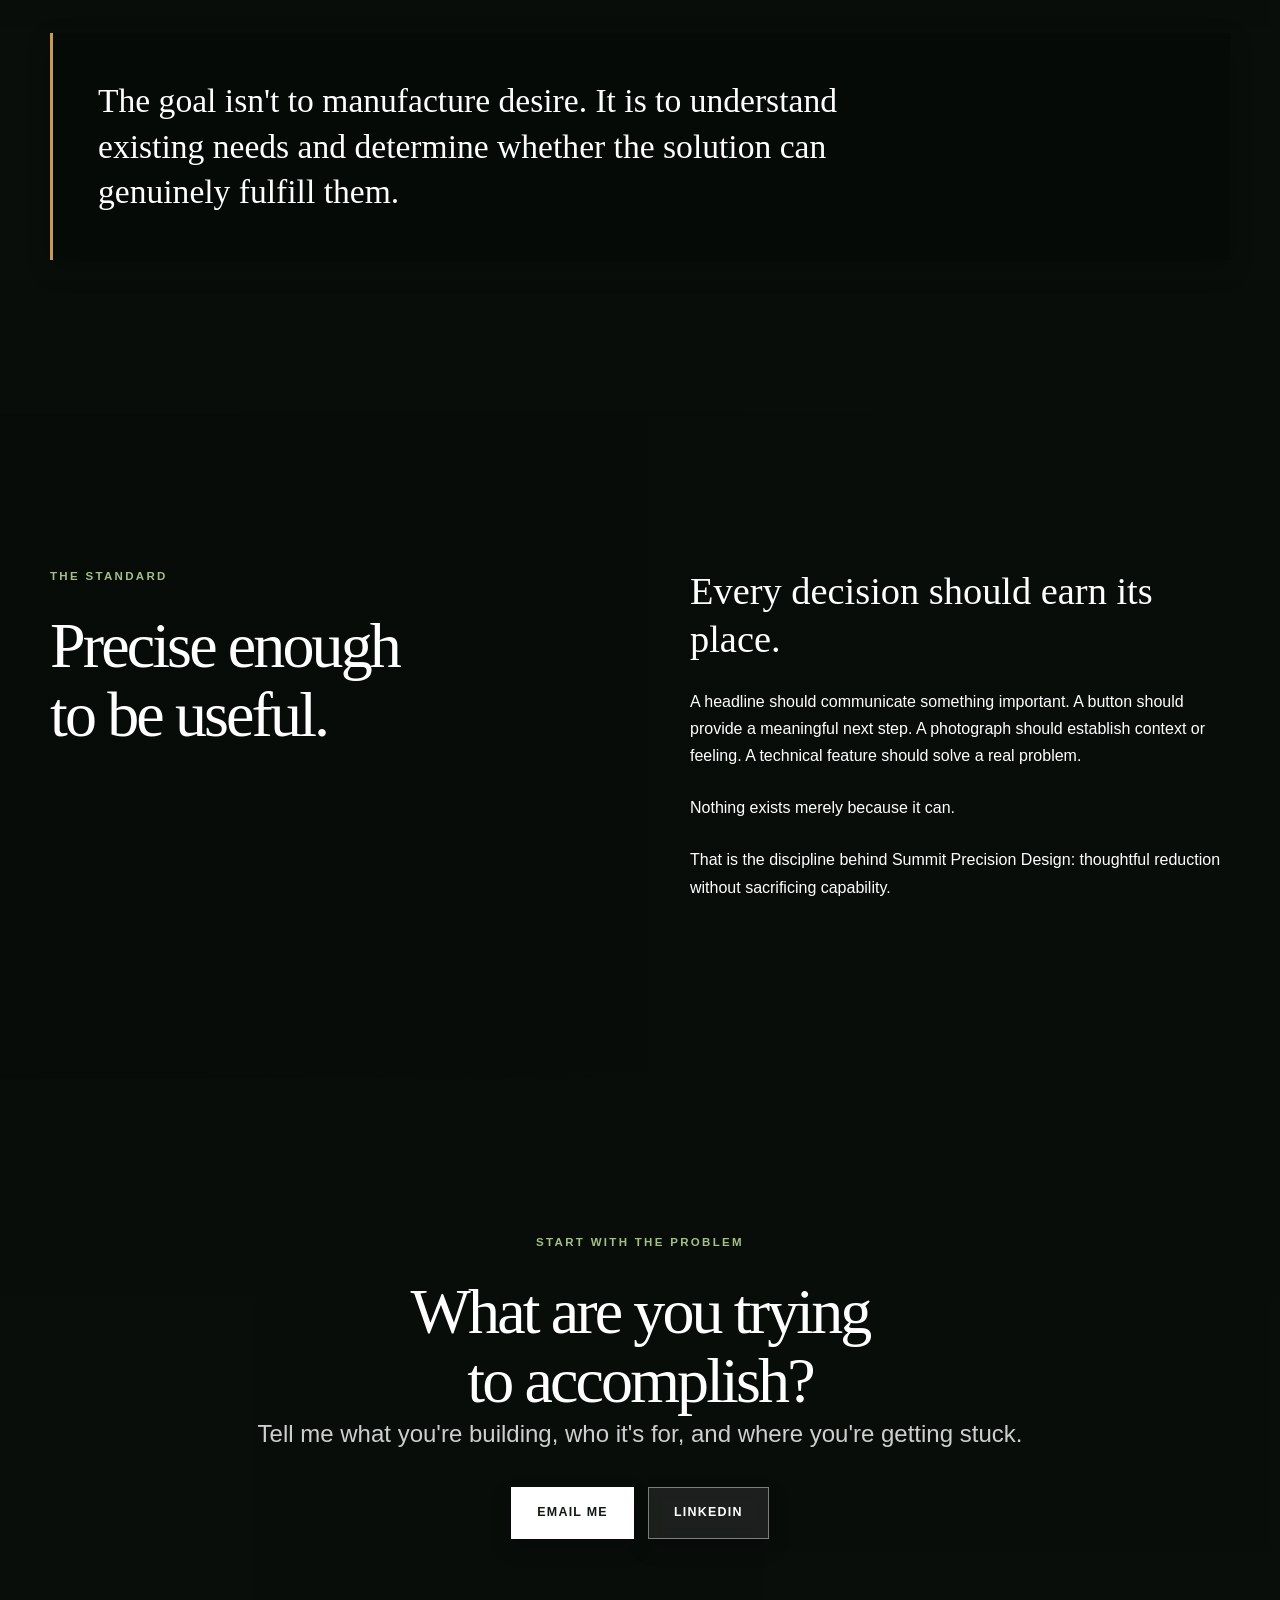
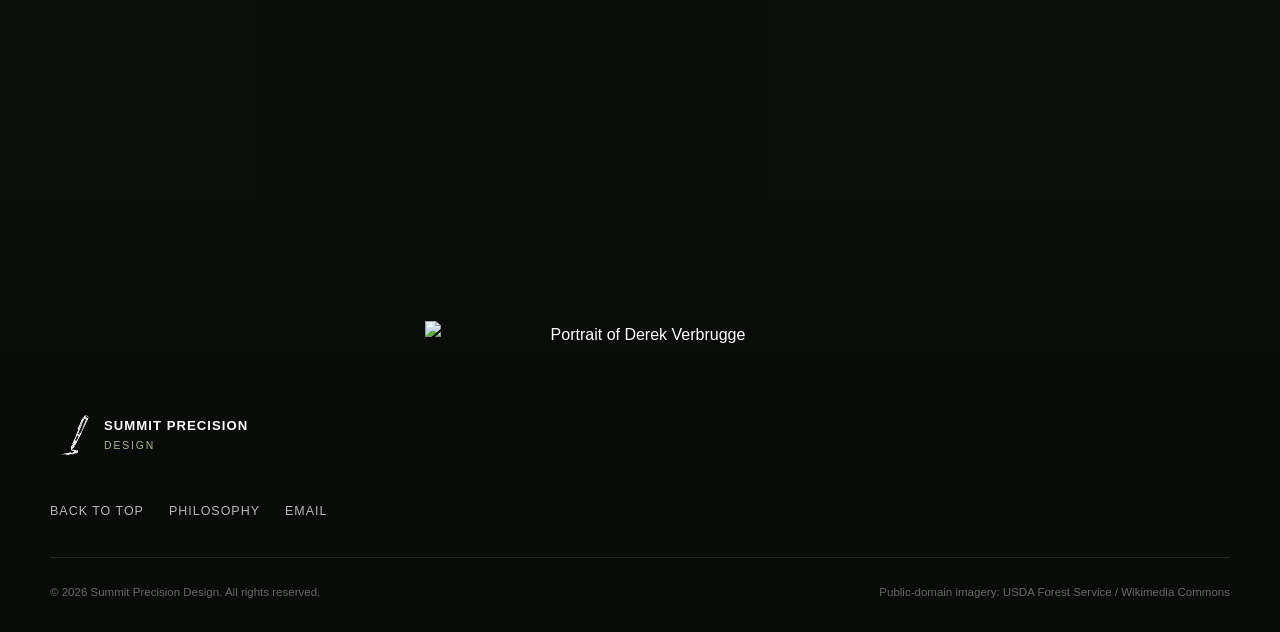
==== commit b5281fd7: "Anchor portrait to bottom of requested homepage section" ====
--- a/index.html
+++ b/index.html
@@ -25,6 +25,7 @@
 .theme-portrait picture,.theme-portrait img{display:block;width:100%;height:auto;max-height:none;object-fit:contain;object-position:center;clip-path:none;mask-image:none;-webkit-mask-image:none}
 @media(min-width:800px){.theme-portrait{float:right;margin:0 0 20px 32px}}
 @media(max-width:799px){.theme-portrait{float:none;width:min(80vw,340px)}}
+.image-contact{position:relative;overflow:hidden;isolation:isolate;padding-bottom:clamp(210px,32vw,410px)}.image-contact>.theme-portrait{position:absolute;bottom:0;left:50%;transform:translateX(-50%);width:min(72vw,430px);max-width:none;height:auto;margin:0;z-index:2;float:none;pointer-events:none}.image-contact>.theme-portrait img{width:100%;height:auto;display:block;object-fit:contain;max-height:none}.image-contact .section-content{position:relative;z-index:3}@media(max-width:799px){.image-contact>.theme-portrait{width:min(78vw,390px)}}
 </style>
 </head>
 
@@ -45,7 +46,7 @@
       id="home"
       class="hero"
     >
-<picture class="theme-portrait"><source media="(prefers-color-scheme: light)" srcset="https://raw.githubusercontent.com/derekverbrugge/SummitPrecisionDesign/main/blue_shirt_opaque_fixed.png"><img src="https://raw.githubusercontent.com/derekverbrugge/SummitPrecisionDesign/main/orange_shirt_opaque_fixed.png" alt="Portrait of Derek Verbrugge" loading="eager" decoding="async"></picture>
+
 
 
       <div class="hero-overlay"></div>
@@ -554,6 +555,7 @@
     >
 
       <div class="image-overlay"></div>
+<picture class="theme-portrait"><source media="(prefers-color-scheme: light)" srcset="https://raw.githubusercontent.com/derekverbrugge/SummitPrecisionDesign/main/blue_shirt_opaque_fixed.png"><img src="https://raw.githubusercontent.com/derekverbrugge/SummitPrecisionDesign/main/orange_shirt_opaque_fixed.png" alt="Portrait of Derek Verbrugge" loading="eager" decoding="async"></picture>
 
       <div class="container narrow center section-content">
 
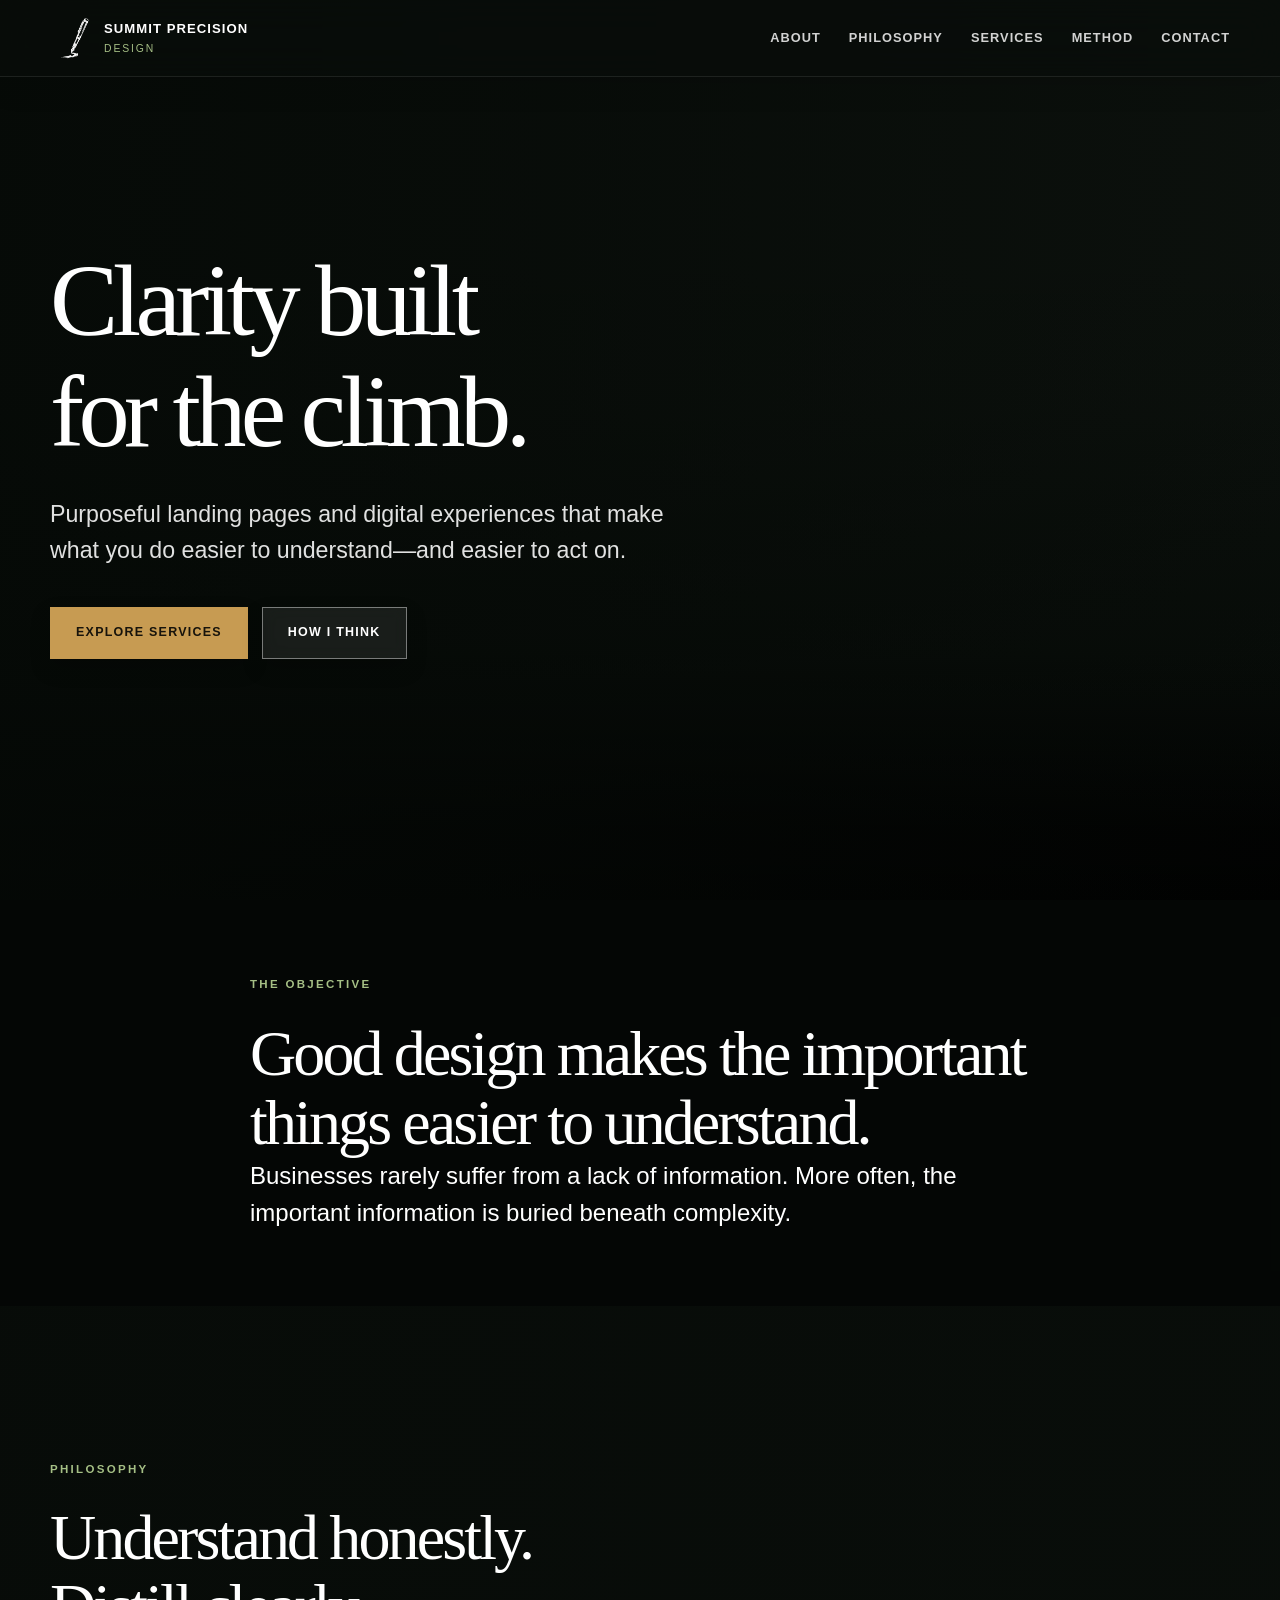
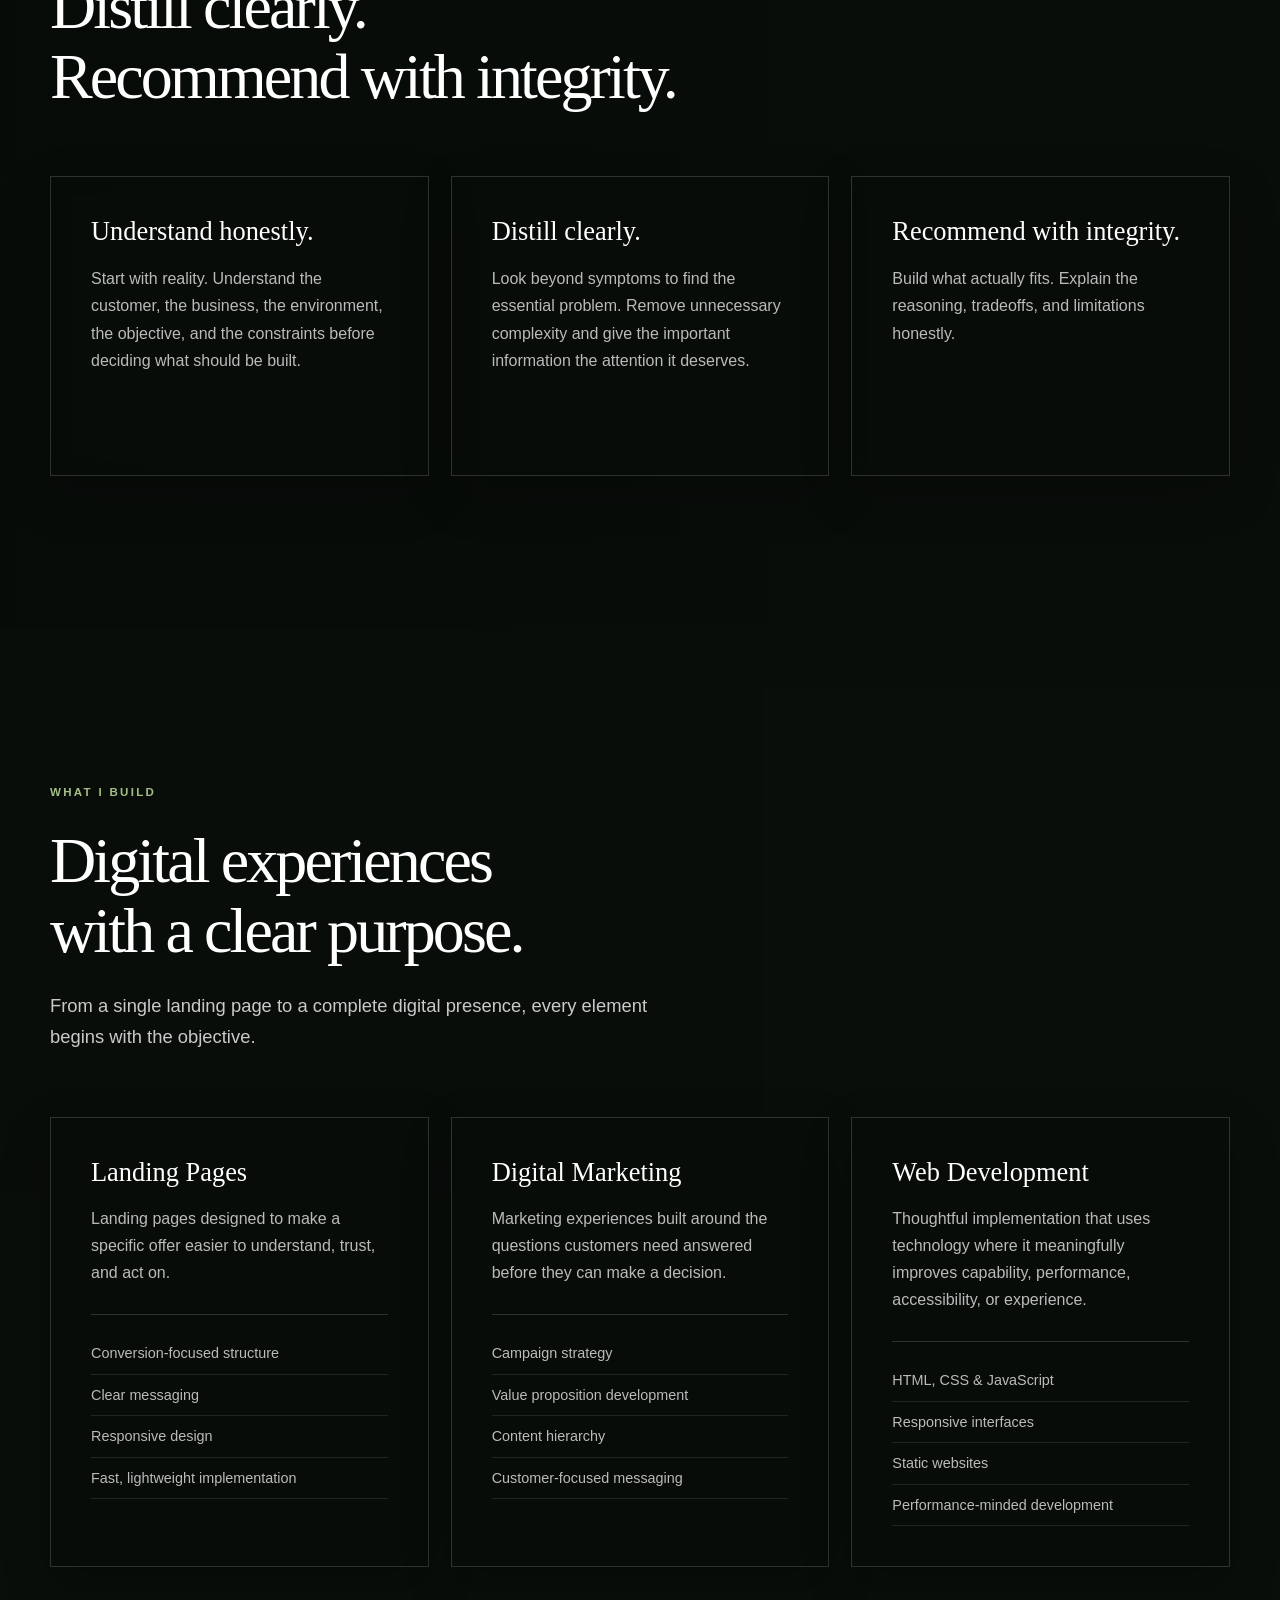
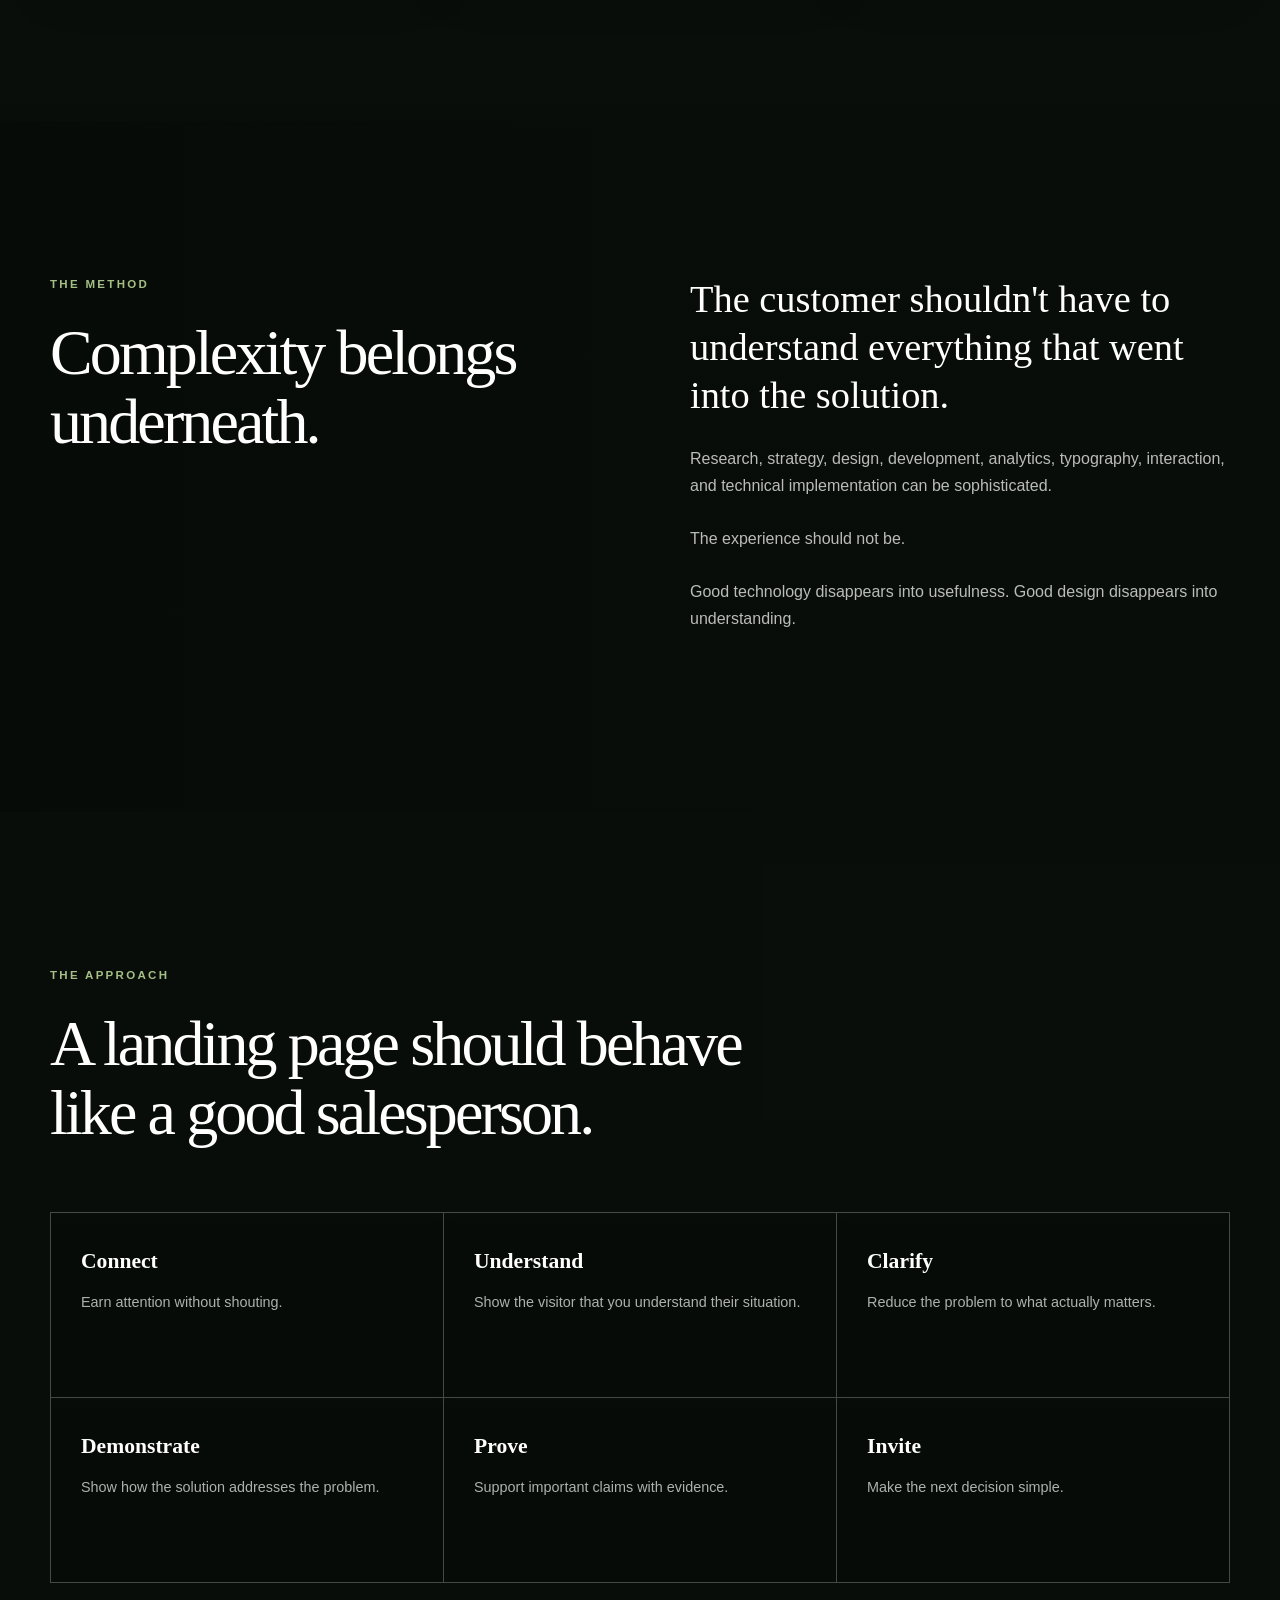
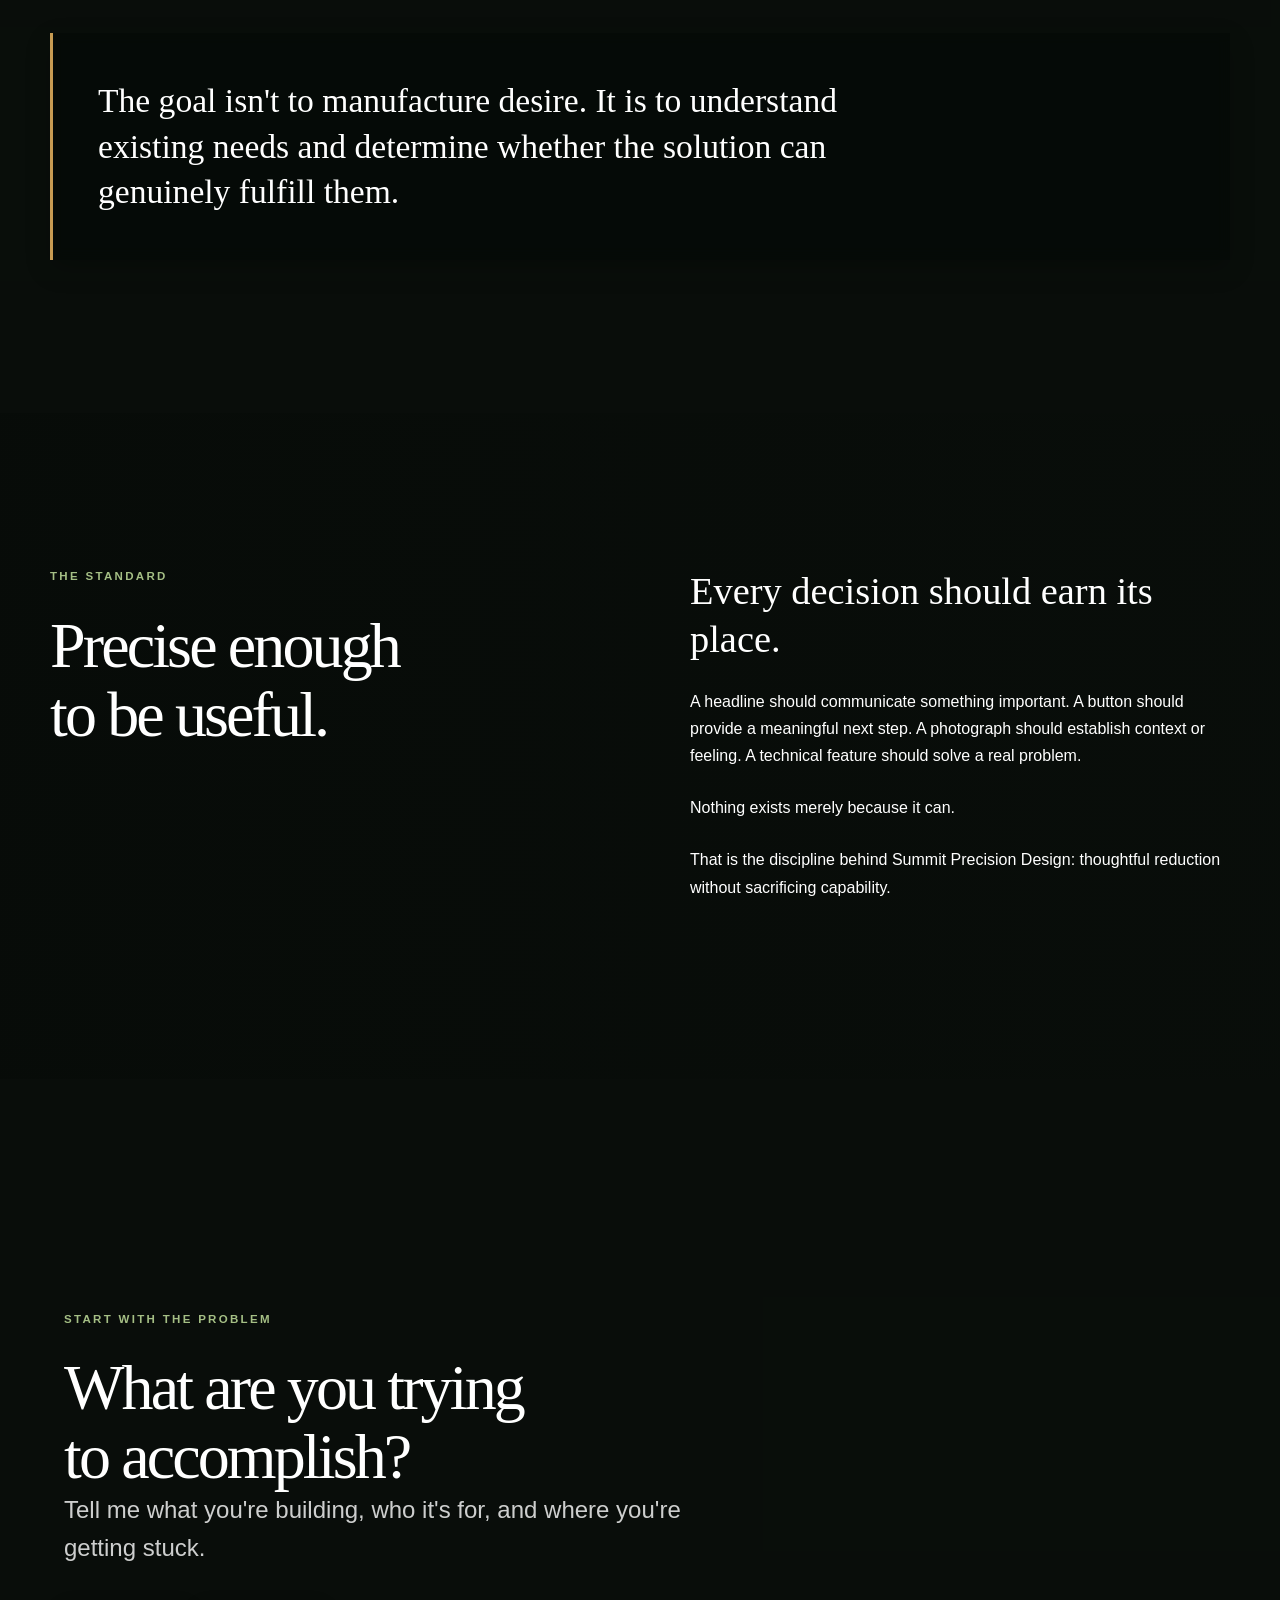
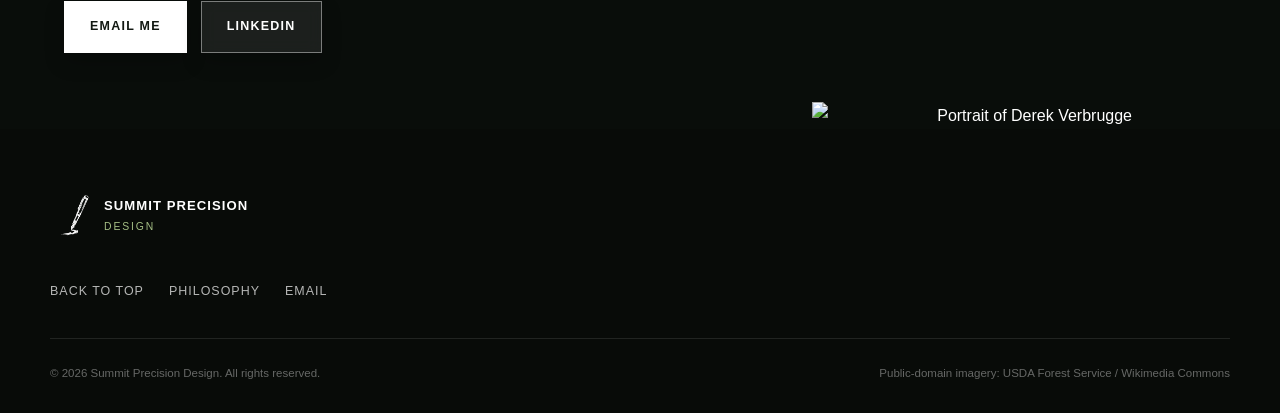
==== commit 466cd436: "Separate contact buttons and portrait on mobile; position portrait right on desktop" ====
--- a/index.html
+++ b/index.html
@@ -20,12 +20,22 @@
   <link rel="stylesheet" href="styles.css">
 
 <style>
-/* Responsive portrait: preserve full image and both shoulders. */
-.theme-portrait{display:block;position:relative;z-index:2;width:min(100%,360px);height:auto;flex:0 1 360px;margin:24px auto;overflow:visible}
-.theme-portrait picture,.theme-portrait img{display:block;width:100%;height:auto;max-height:none;object-fit:contain;object-position:center;clip-path:none;mask-image:none;-webkit-mask-image:none}
-@media(min-width:800px){.theme-portrait{float:right;margin:0 0 20px 32px}}
-@media(max-width:799px){.theme-portrait{float:none;width:min(80vw,340px)}}
-.image-contact{position:relative;overflow:hidden;isolation:isolate;padding-bottom:clamp(210px,32vw,410px)}.image-contact>.theme-portrait{position:absolute;bottom:0;left:50%;transform:translateX(-50%);width:min(72vw,430px);max-width:none;height:auto;margin:0;z-index:2;float:none;pointer-events:none}.image-contact>.theme-portrait img{width:100%;height:auto;display:block;object-fit:contain;max-height:none}.image-contact .section-content{position:relative;z-index:3}@media(max-width:799px){.image-contact>.theme-portrait{width:min(78vw,390px)}}
+/* Contact portrait: no crop, anchored to bottom and clear of controls. */
+.image-contact{position:relative;isolation:isolate;overflow:hidden}
+.image-contact .section-content{position:relative;z-index:3}
+.image-contact>.theme-portrait{display:block;position:absolute;z-index:2;bottom:0;left:auto;right:3%;transform:none;width:min(34%,430px);height:auto;margin:0;float:none;pointer-events:none;overflow:visible}
+.image-contact>.theme-portrait img{display:block;width:100%;height:auto;max-height:none;object-fit:contain;object-position:bottom;clip-path:none;mask-image:none;-webkit-mask-image:none}
+@media(min-width:800px){
+ .image-contact{padding-bottom:0;min-height:650px}
+ .image-contact .section-content{width:60%;max-width:660px;margin-left:5%;margin-right:auto;text-align:left}
+ .image-contact .contact-actions{justify-content:flex-start}
+}
+@media(max-width:799px){
+ .image-contact{display:flex;flex-direction:column;align-items:center;padding-bottom:0!important}
+ .image-contact .section-content{order:1;width:100%;margin-bottom:28px}
+ .image-contact>.theme-portrait{position:relative;order:2;bottom:auto;left:auto;right:auto;transform:none;width:min(78vw,390px);max-width:100%;margin:0 auto!important;align-self:center;line-height:0}
+ .image-contact>.theme-portrait img{display:block;width:100%;height:auto}
+}
 </style>
 </head>
 
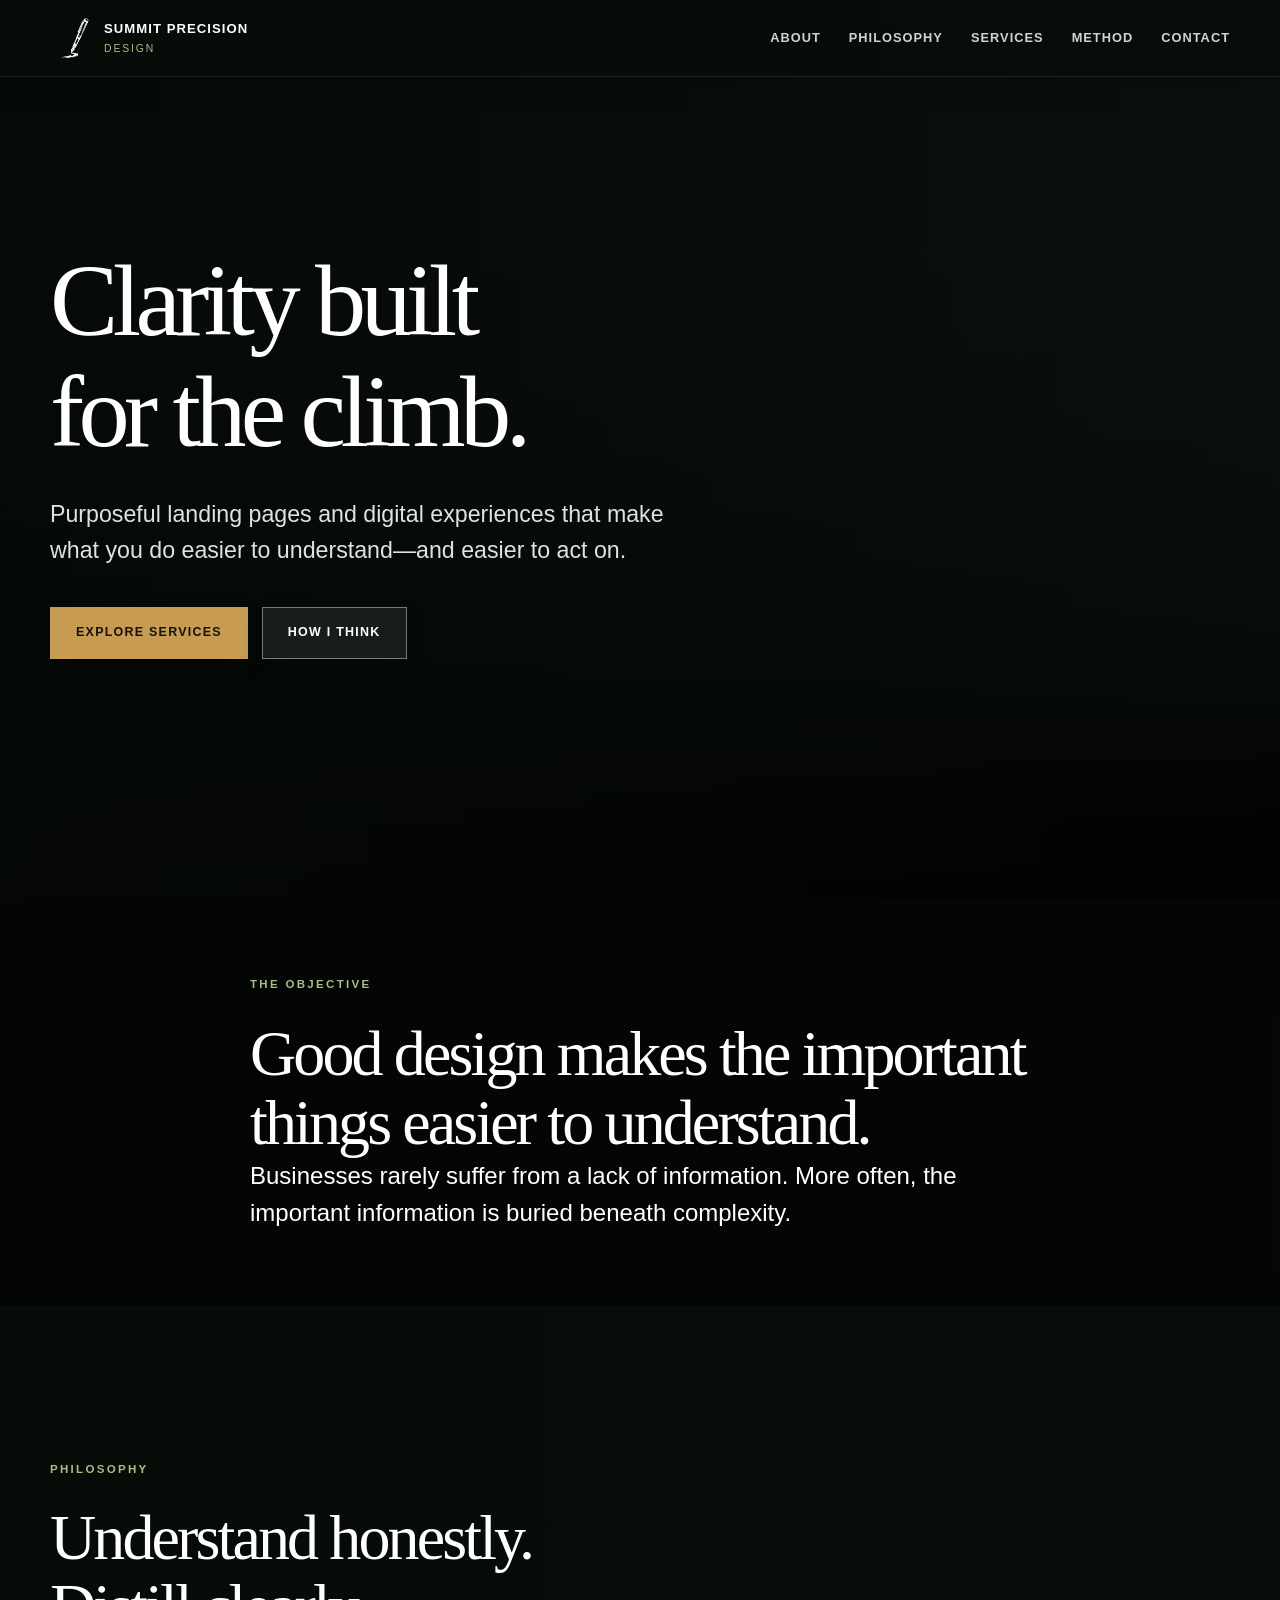
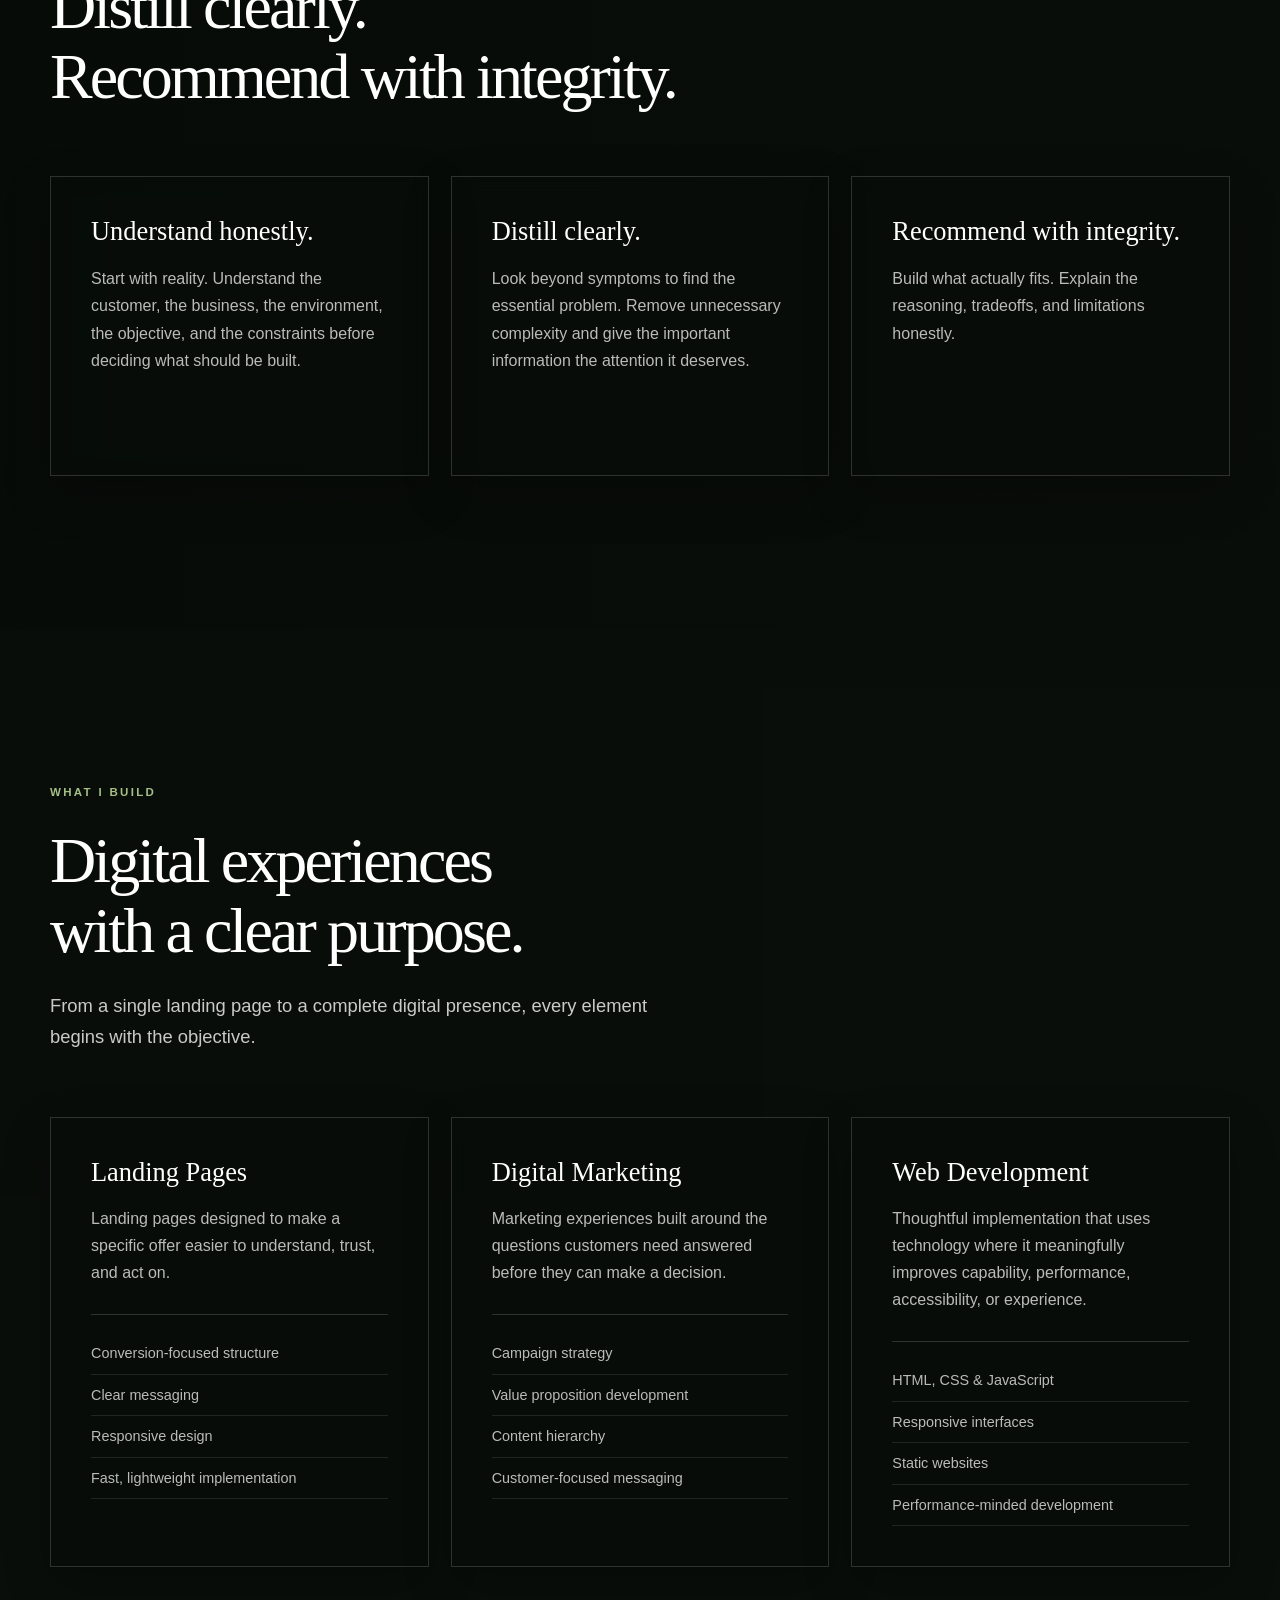
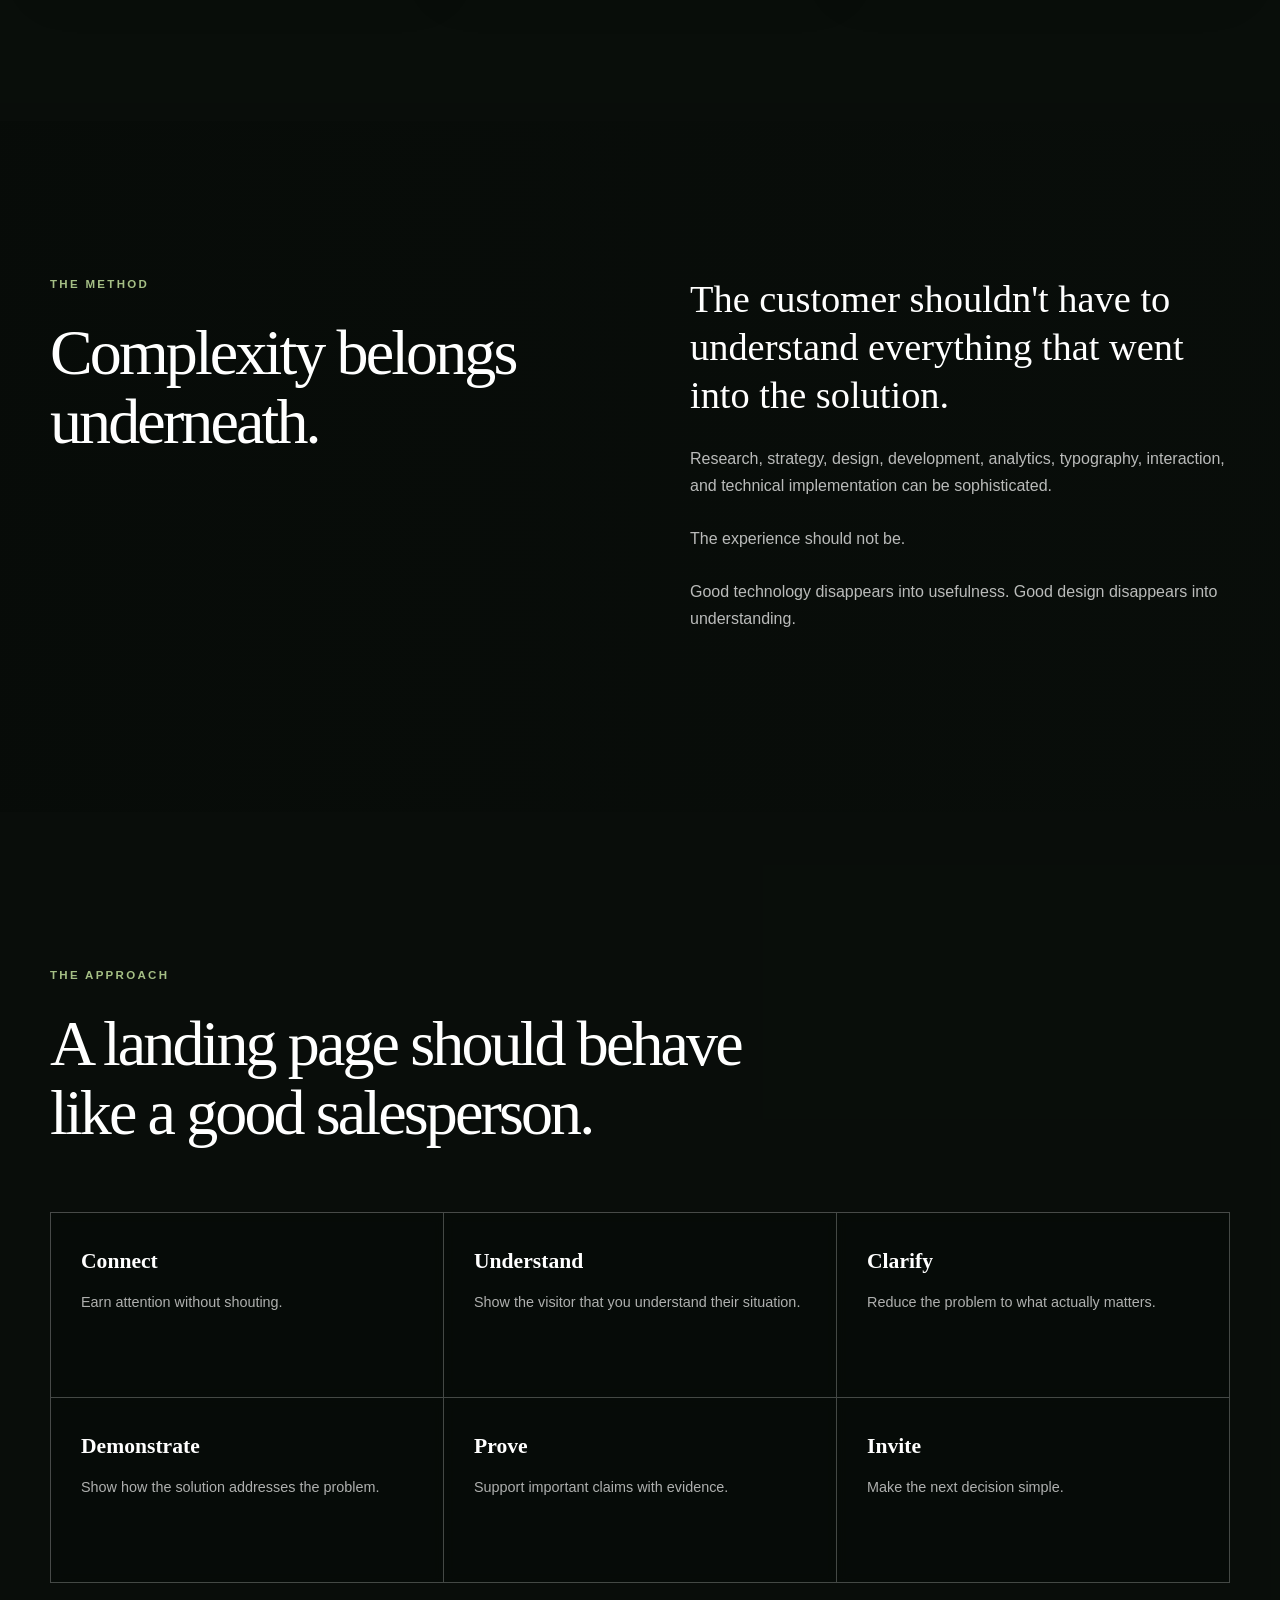
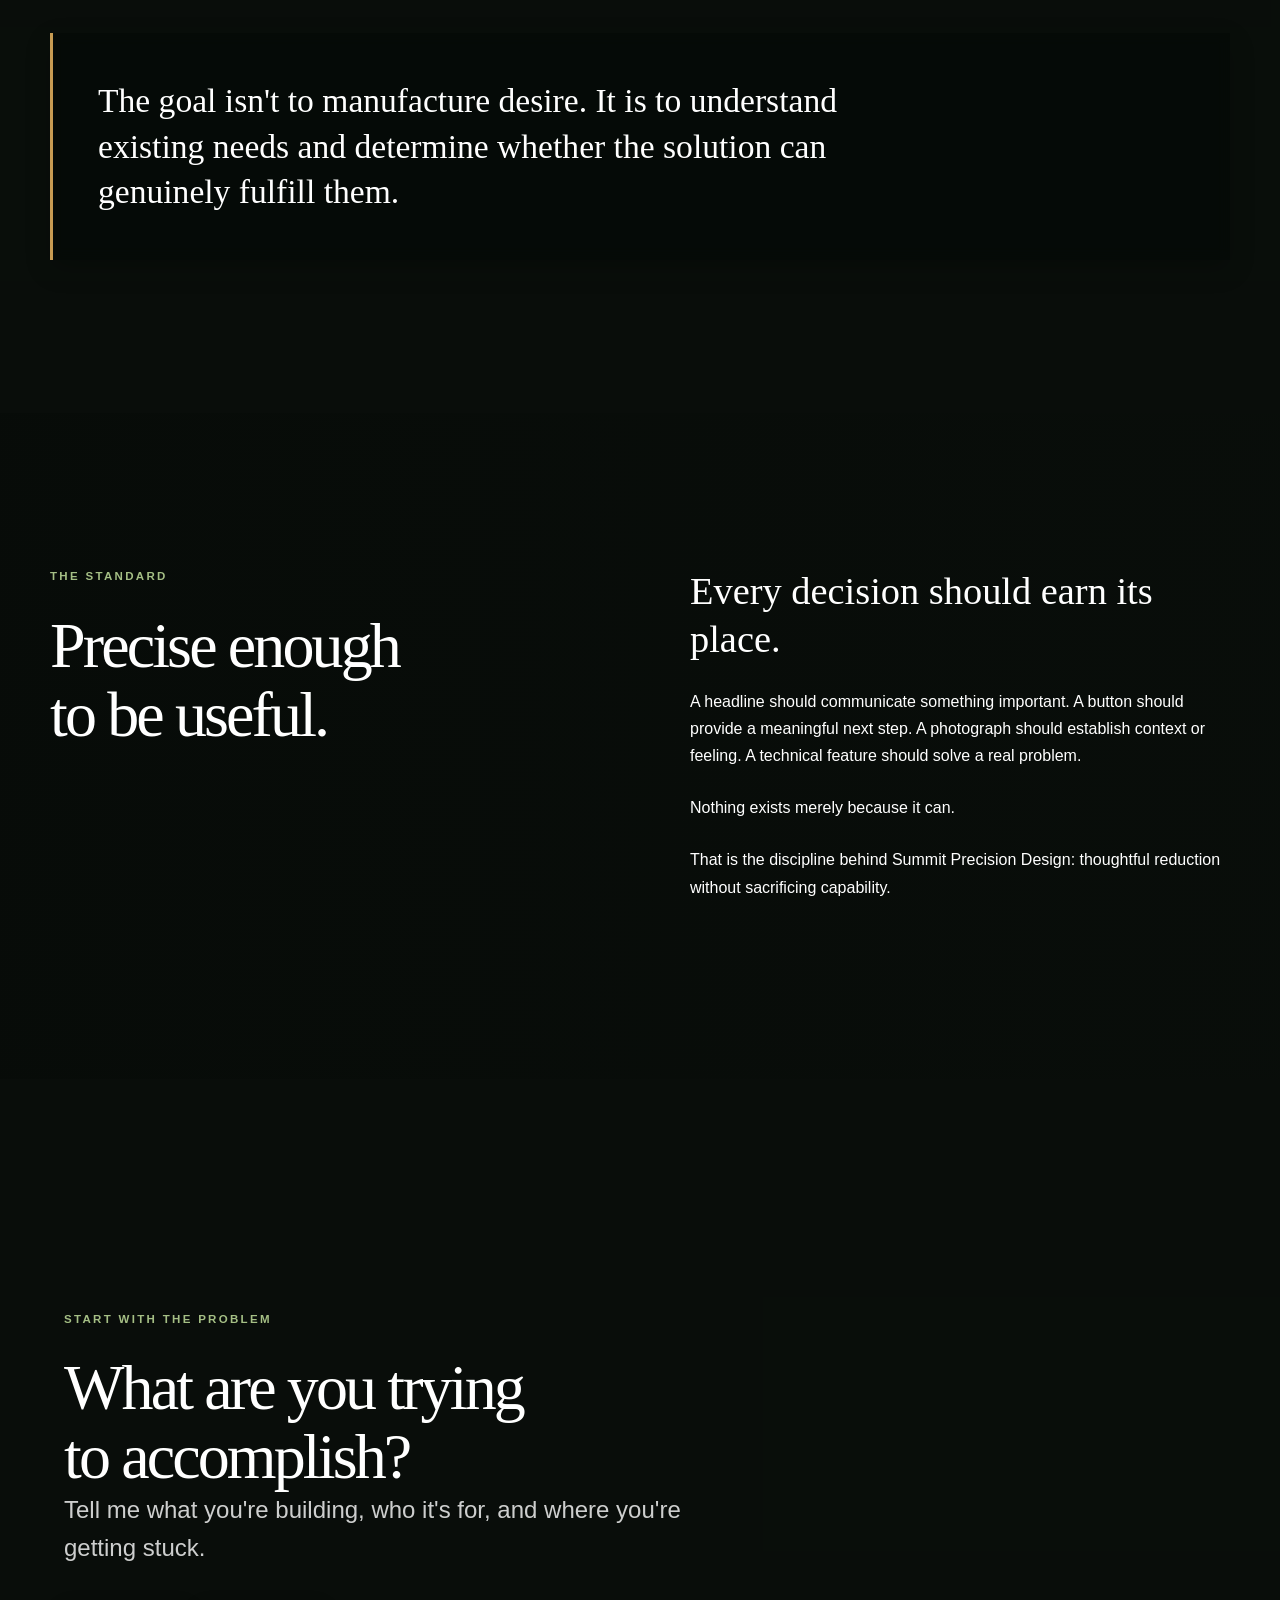
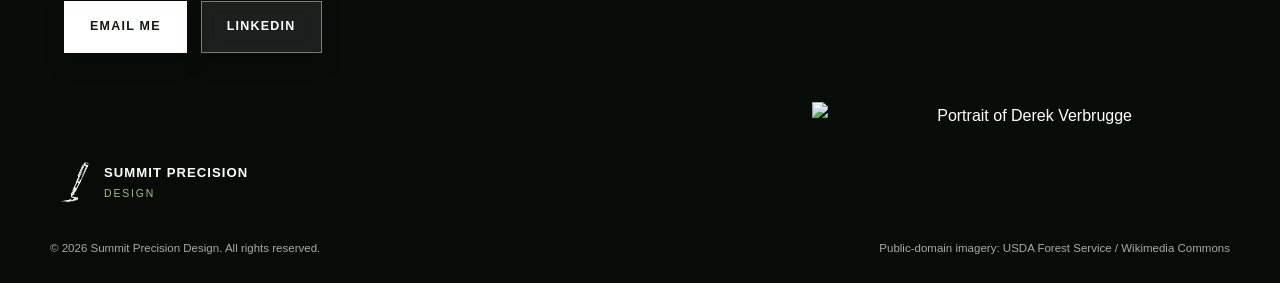
==== commit a2e522c0: "Refresh component loader cache" ====
--- a/index.html
+++ b/index.html
@@ -615,7 +615,7 @@
   <div id="site-footer"></div>
 
 
-  <script src="script.js"></script>
+  <script src="script.js?v=20261124-2"></script>
 
 </body>
 
--- a/styles.css
+++ b/styles.css
@@ -1332,3 +1332,8 @@
       0.01ms !important;
   }
 }
+
+a,a:visited,a:hover,a:active,a:focus{text-decoration:none!important}.primary-navigation a::after{display:none}body{min-height:100vh;display:flex;flex-direction:column}main{flex:1}#site-footer{margin-top:auto}
+
+/* Compact footer for fixed navigation */
+.site-footer{padding:32px 0 24px}.footer-brand{margin-bottom:18px}.footer-links{padding-bottom:18px}.footer-bottom{padding-top:18px;gap:12px;color:rgba(255,255,255,.65)}#site-footer{background:#080b08;margin-top:auto}
